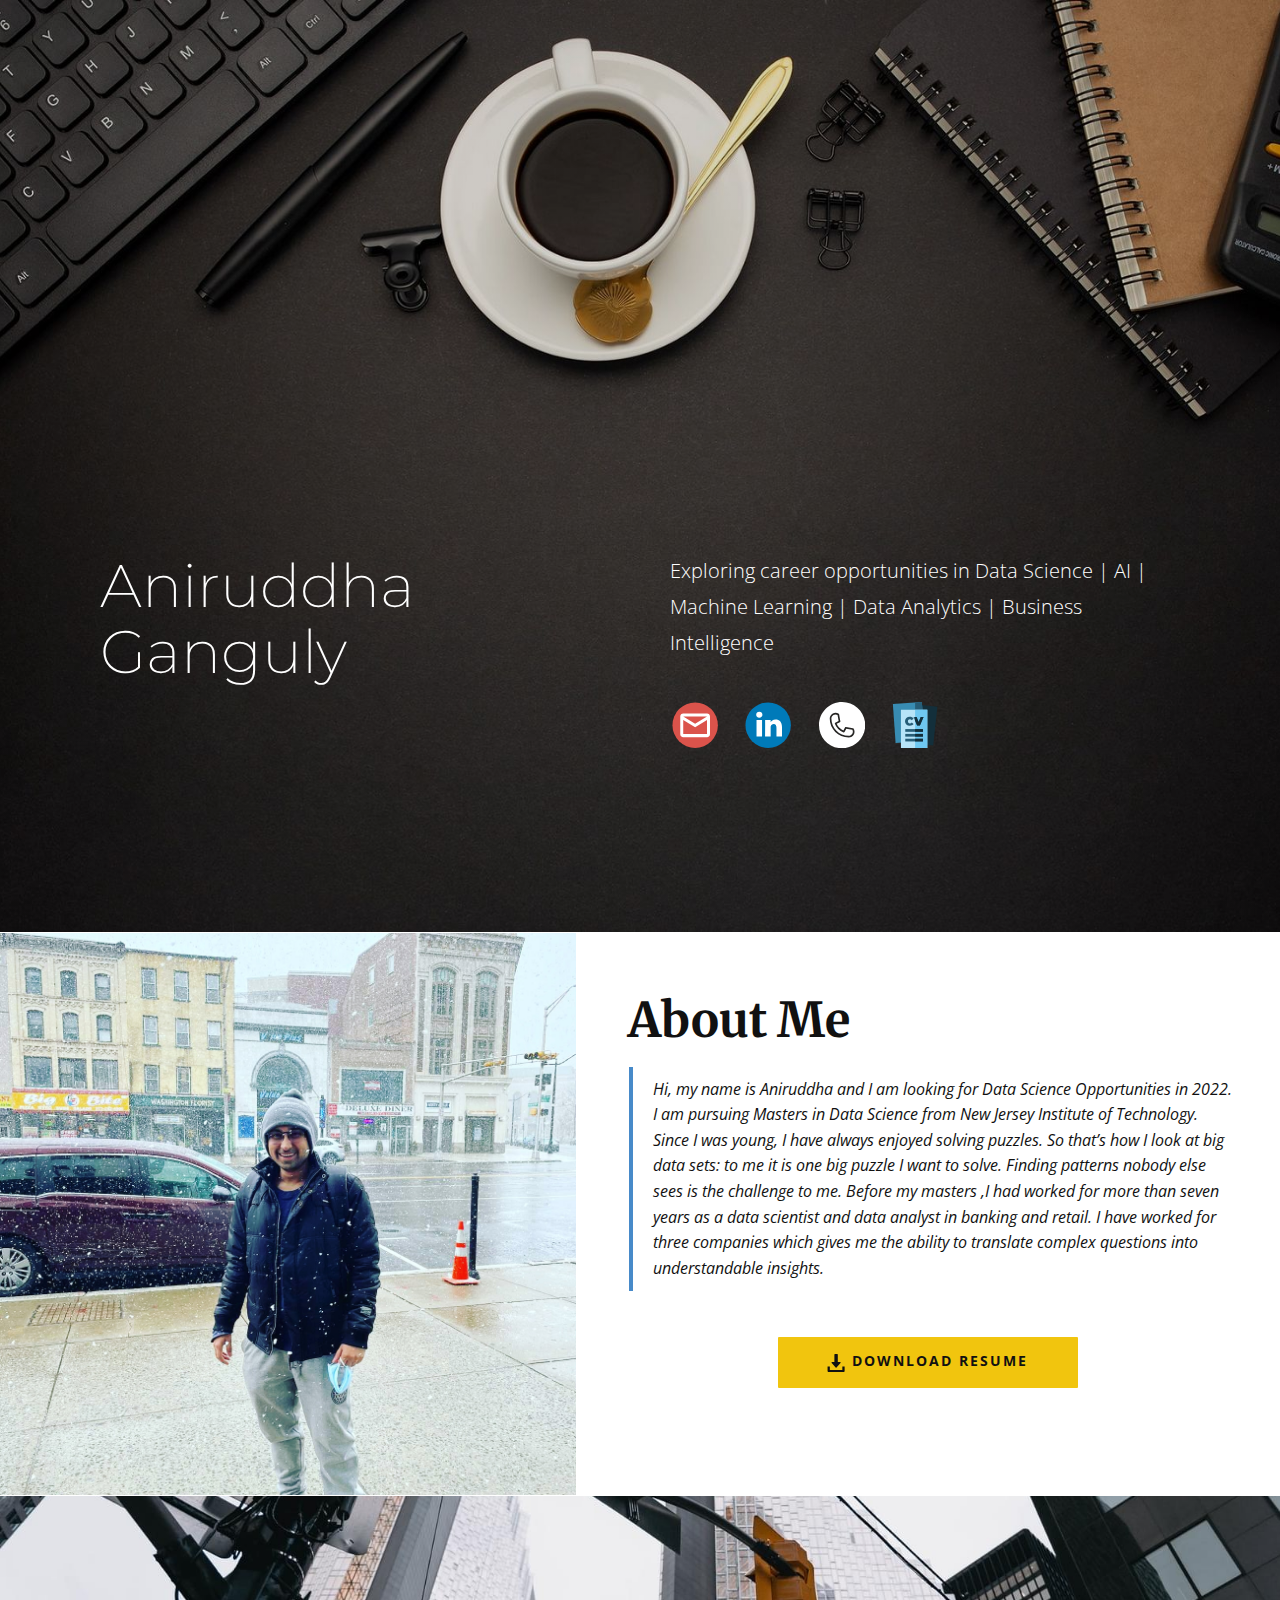
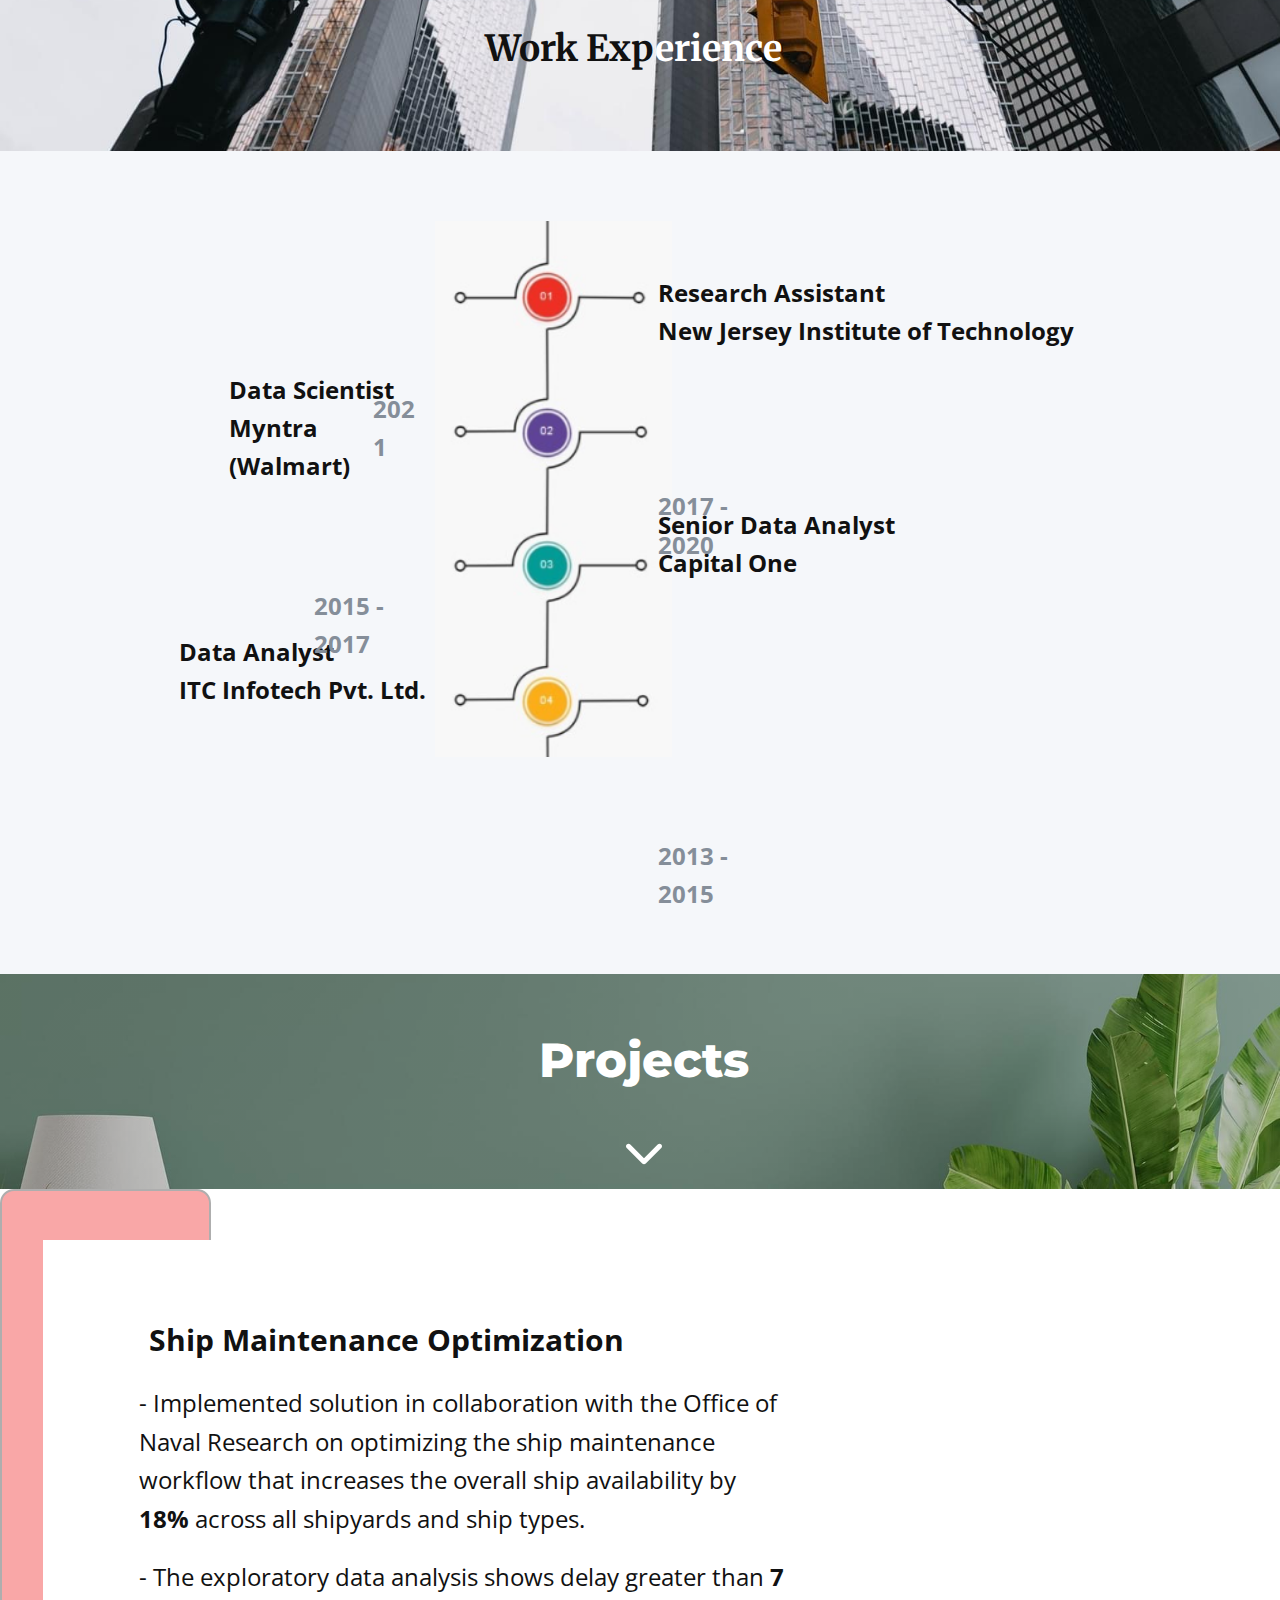
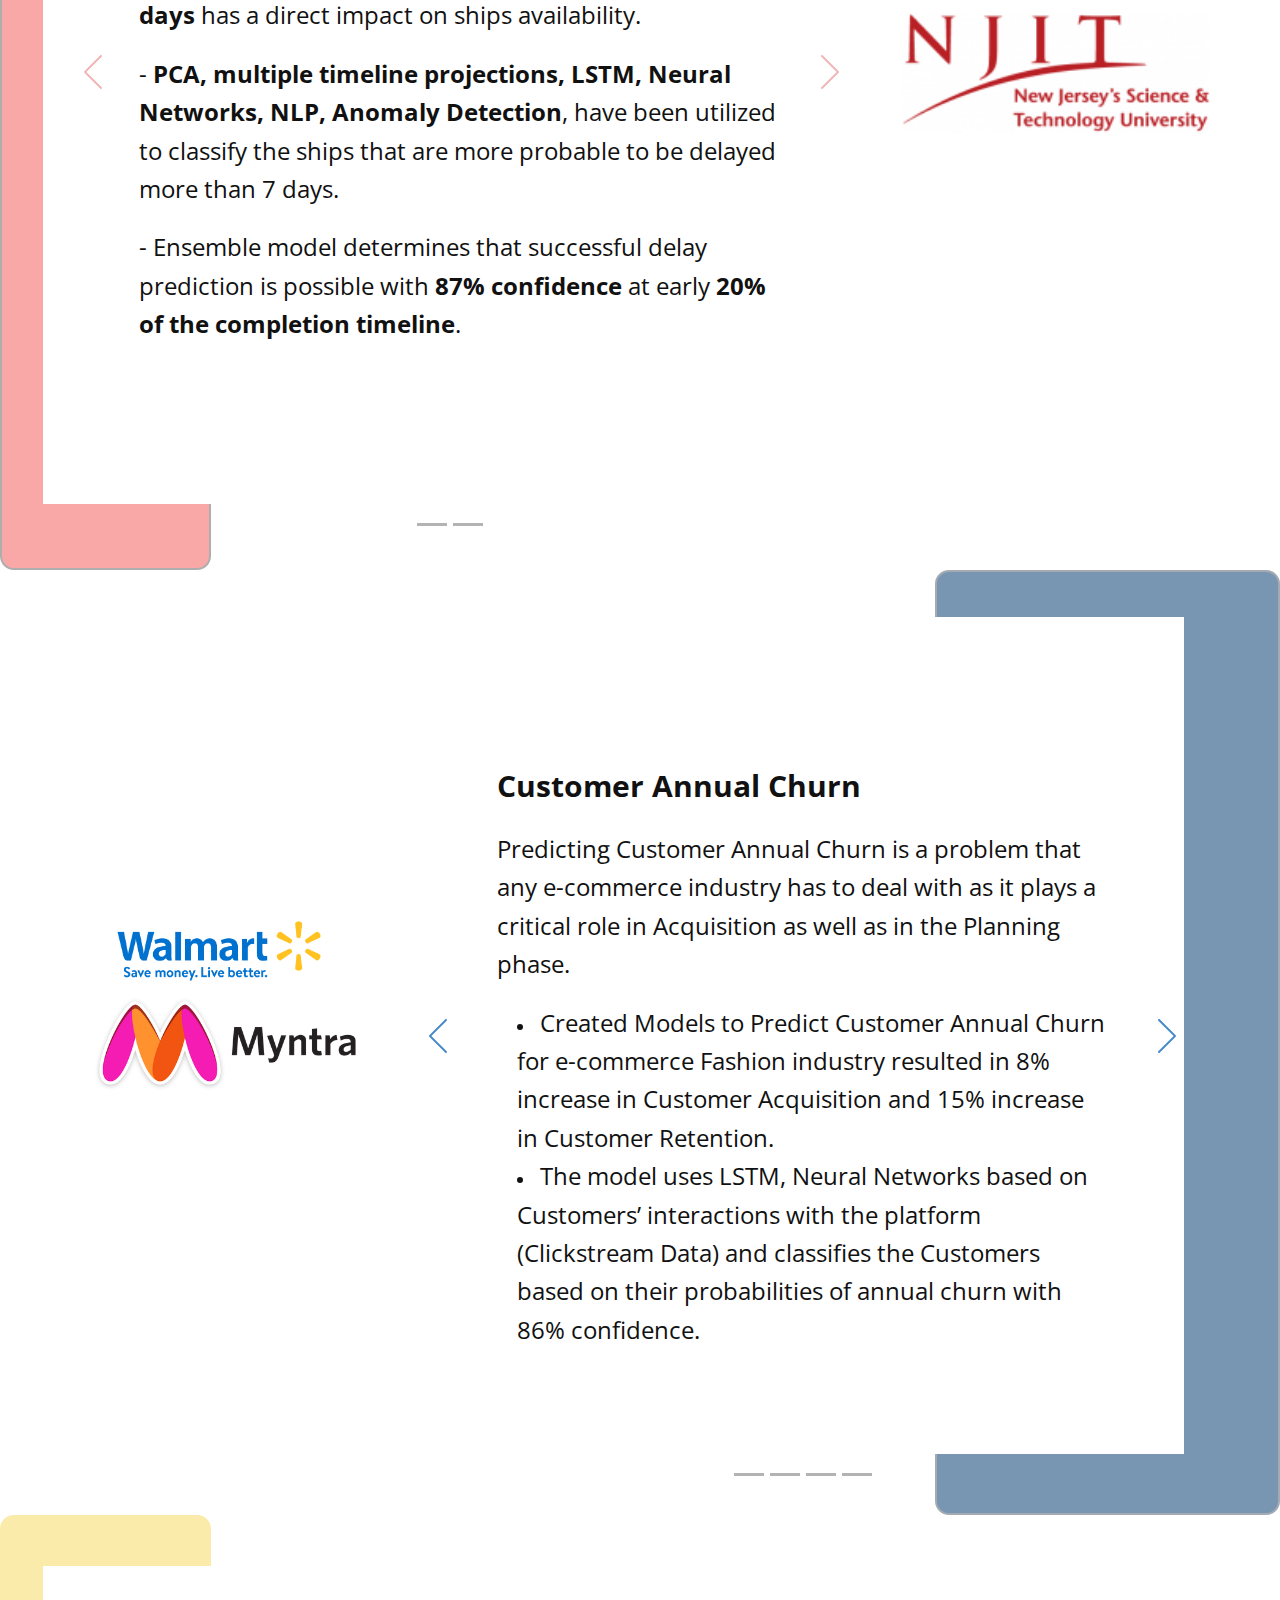
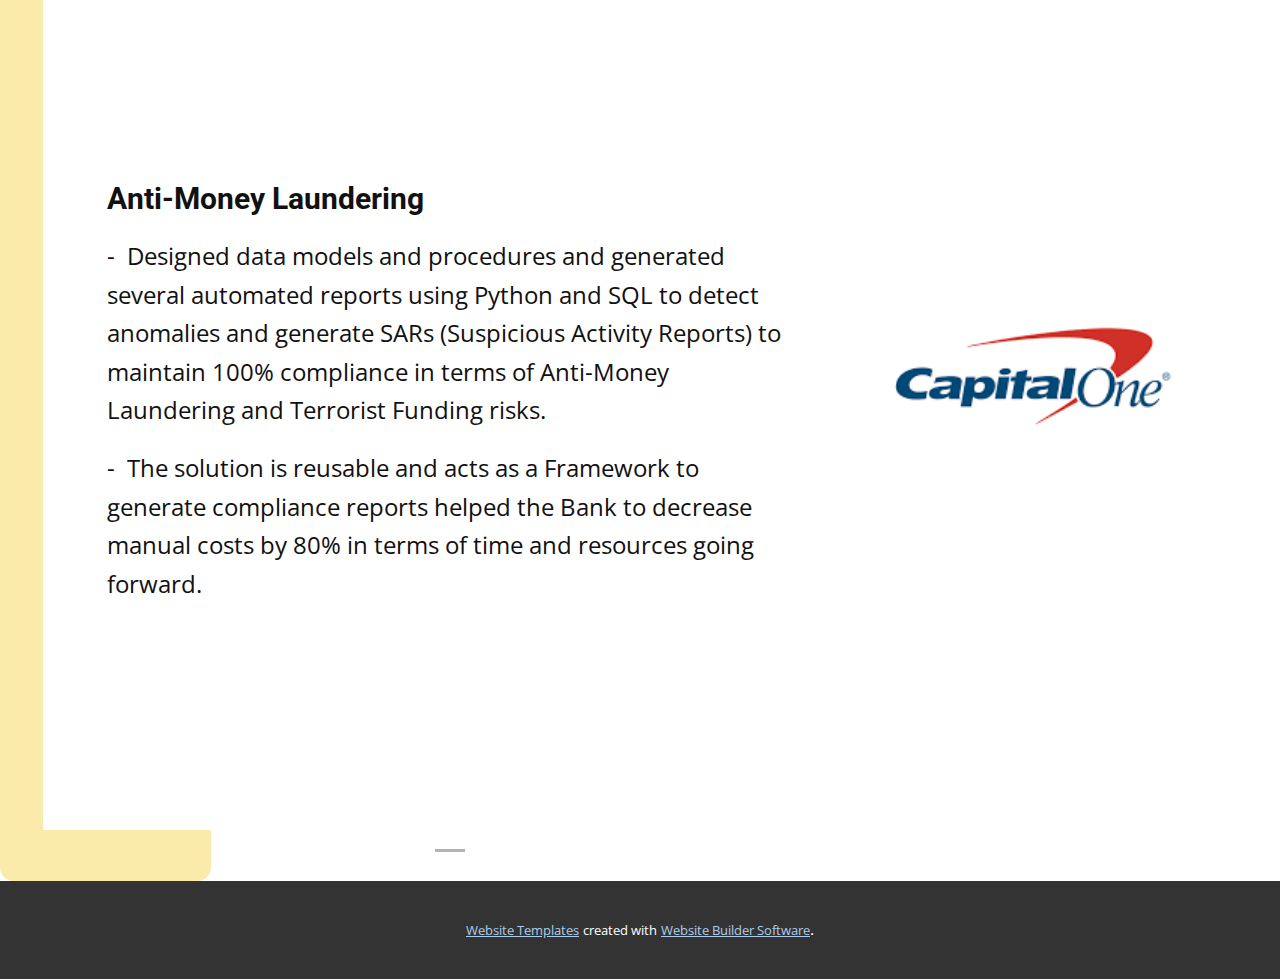
==== index.html @ 1066d46e "Add files via upload" ====
<!DOCTYPE html>
<html style="font-size: 16px;">
  <head>
    <meta name="viewport" content="width=device-width, initial-scale=1.0">
    <meta charset="utf-8">
    <meta name="keywords" content="AniruddhaGanguly, Projects, Ship Maintenance Optimization, Automatic shipment allocations-&nbsp; Coached and managed a team of Interns to solve NP-Hard Optimization Problem to Automatic shipment allocations using Linear Programming.&nbsp; &nbsp; &nbsp; &nbsp; &nbsp; &nbsp; &nbsp; &nbsp; &nbsp; &nbsp; &nbsp; &nbsp; &nbsp; &nbsp; &nbsp; &nbsp;&nbsp;- &nbsp;The project developed by the team decreases the delivery failure rate caused by misplacement and performance by 11%., Automatic shipment allocations, Anti-Money Laundering">
    <meta name="description" content="">
    <meta name="page_type" content="np-template-header-footer-from-plugin">
    <title>Aniruddha Ganguly</title>
    <link rel="stylesheet" href="nicepage.css" media="screen">
<link rel="stylesheet" href="Aniruddha-Ganguly.css" media="screen">
    <script class="u-script" type="text/javascript" src="jquery.js" defer=""></script>
    <script class="u-script" type="text/javascript" src="nicepage.js" defer=""></script>
    <meta name="generator" content="Nicepage 3.29.1, nicepage.com">
    <link id="u-theme-google-font" rel="stylesheet" href="https://fonts.googleapis.com/css?family=Roboto:100,100i,300,300i,400,400i,500,500i,700,700i,900,900i|Open+Sans:300,300i,400,400i,600,600i,700,700i,800,800i">
    <link id="u-page-google-font" rel="stylesheet" href="https://fonts.googleapis.com/css?family=Montserrat:100,100i,200,200i,300,300i,400,400i,500,500i,600,600i,700,700i,800,800i,900,900i|Merriweather:300,300i,400,400i,700,700i,900,900i">
    
    
    
    
    
    
    
    
    
    <script type="application/ld+json">{
		"@context": "http://schema.org",
		"@type": "Organization",
		"name": ""
}</script>
    <meta name="theme-color" content="#478ac9">
    <meta property="og:title" content="Aniruddha Ganguly">
    <meta property="og:type" content="website">
  </head>
  <body data-home-page="Aniruddha-Ganguly.html" data-home-page-title="Aniruddha Ganguly" class="u-body">
    <section class="u-align-left u-clearfix u-image u-shading u-section-1" id="carousel_324c" data-image-width="1980" data-image-height="1320">
      <div class="u-clearfix u-sheet u-sheet-1">
        <div class="u-clearfix u-expanded-width u-layout-wrap u-layout-wrap-1">
          <div class="u-layout">
            <div class="u-layout-row">
              <div class="u-container-style u-layout-cell u-left-cell u-size-30 u-layout-cell-1">
                <div class="u-container-layout u-container-layout-1">
                  <h1 class="u-custom-font u-font-montserrat u-text u-text-body-alt-color u-text-1">Aniruddha<br>Ganguly
                  </h1>
                </div>
              </div>
              <div class="u-container-style u-layout-cell u-right-cell u-size-30 u-layout-cell-2">
                <div class="u-container-layout u-valign-top u-container-layout-2">
                  <p class="u-text u-text-body-alt-color u-text-2">Exploring career opportunities in Data Science | AI | Machine Learning | Data Analytics | Business Intelligence</p>
                  <div class="u-social-icons u-spacing-27 u-social-icons-1">
                    <a class="u-social-url" target="_blank" title="Email" href="mailto:emailtoaniruddhaganguly@gmail.com"><span class="u-icon u-social-email u-social-icon u-icon-1"><svg class="u-svg-link" preserveAspectRatio="xMidYMin slice" viewBox="0 0 112 112" style=""><use xmlns:xlink="http://www.w3.org/1999/xlink" xlink:href="#svg-55a6"></use></svg><svg class="u-svg-content" viewBox="0 0 112 112" x="0" y="0" id="svg-55a6"><circle fill="currentColor" cx="56.1" cy="56.1" r="55"></circle><path id="path3864" fill="#FFFFFF" d="M27.2,28h57.6c4,0,7.2,3.2,7.2,7.2l0,0v42.7c0,3.9-3.2,7.2-7.2,7.2l0,0H27.2
	c-4,0-7.2-3.2-7.2-7.2V35.2C20,31.1,23.2,28,27.2,28 M56,52.9l28.8-17.8H27.2L56,52.9 M27.2,77.7h57.6V43.5L56,61.3L27.2,43.5V77.7z
	"></path></svg></span>
                    </a>
                    <a class="u-social-url" target="_blank" title="LinkedIn" href="https://www.linkedin.com/in/aniruddha-ganguly-59091483/"><span class="u-icon u-social-icon u-social-linkedin u-icon-2"><svg class="u-svg-link" preserveAspectRatio="xMidYMin slice" viewBox="0 0 112 112" style=""><use xmlns:xlink="http://www.w3.org/1999/xlink" xlink:href="#svg-b753"></use></svg><svg class="u-svg-content" viewBox="0 0 112 112" x="0" y="0" id="svg-b753"><circle fill="currentColor" cx="56.1" cy="56.1" r="55"></circle><path fill="#FFFFFF" d="M41.3,83.7H27.9V43.4h13.4V83.7z M34.6,37.9L34.6,37.9c-4.6,0-7.5-3.1-7.5-7c0-4,3-7,7.6-7s7.4,3,7.5,7
            C42.2,34.8,39.2,37.9,34.6,37.9z M89.6,83.7H76.2V62.2c0-5.4-1.9-9.1-6.8-9.1c-3.7,0-5.9,2.5-6.9,4.9c-0.4,0.9-0.4,2.1-0.4,3.3v22.5
            H48.7c0,0,0.2-36.5,0-40.3h13.4v5.7c1.8-2.7,5-6.7,12.1-6.7c8.8,0,15.4,5.8,15.4,18.1V83.7z"></path></svg></span>
                    </a>
                    <a class="u-social-url" target="_blank" title="Custom" href="tel:8623399717"><span class="u-icon u-social-custom u-social-icon u-icon-3"><svg class="u-svg-link" preserveAspectRatio="xMidYMin slice" viewBox="0 0 448 448" style=""><use xmlns:xlink="http://www.w3.org/1999/xlink" xlink:href="#svg-283b"></use></svg><svg class="u-svg-content" viewBox="0 0 448 448" id="svg-283b"><path d="m264.265625 258.054688-17.128906 32.800781c-1.875 3.59375-6.136719 5.21875-9.929688 3.785156-38.675781-14.640625-69.203125-45.175781-83.832031-83.855469-1.433594-3.792968.191406-8.054687 3.785156-9.929687l32.800782-17.121094-10.34375-58.605469c-12.386719-6.972656-27.542969-6.84375-39.8125.332032-12.269532 7.175781-19.808594 20.324218-19.804688 34.539062.105469 92.738281 75.261719 167.894531 168 168 14.207031 0 27.351562-7.535156 34.527344-19.800781 7.175781-12.261719 7.308594-27.414063.34375-39.800781zm0 0"></path><path d="m224 0c-123.710938 0-224 100.289062-224 224s100.289062 224 224 224 224-100.289062 224-224c-.140625-123.652344-100.347656-223.859375-224-224zm64 344c-101.574219-.113281-183.886719-82.425781-184-184 .003906-20.710938 11.4375-39.730469 29.726562-49.449219 18.292969-9.714843 40.453126-8.542969 57.617188 3.050781 1.796875 1.210938 3.023438 3.101563 3.398438 5.238282l12 67.894531c.605468 3.4375-1.082032 6.867187-4.175782 8.480469l-31.519531 16.464844c12.890625 29.140624 36.171875 52.433593 65.304687 65.335937l16.449219-31.558594c1.613281-3.09375 5.042969-4.78125 8.480469-4.175781l67.902344 12c2.132812.375 4.019531 1.597656 5.230468 3.390625 11.585938 17.164063 12.753907 39.324219 3.035157 57.609375-9.722657 18.289062-28.738281 29.71875-49.449219 29.71875zm0 0"></path></svg></span>
                    </a>
                    <a class="u-social-url" target="_blank" title="Custom" href="files/Resume_Aniruddha_Ganguly.pdf"><span class="u-icon u-social-custom u-social-icon u-icon-4"><svg class="u-svg-link" preserveAspectRatio="xMidYMin slice" viewBox="0 0 512.003 512.003" style=""><use xmlns:xlink="http://www.w3.org/1999/xlink" xlink:href="#svg-5f34"></use></svg><svg class="u-svg-content" viewBox="0 0 512.003 512.003" x="0px" y="0px" id="svg-5f34" style="enable-background:new 0 0 512.003 512.003;"><rect x="103.126" y="89.013" transform="matrix(-0.1071 0.9942 -0.9942 -0.1071 602.0192 -40.5702)" style="fill:#132F3B;" width="432.202" height="322.06"></rect><rect x="24.281" y="10.773" transform="matrix(-0.9975 0.0701 -0.0701 -0.9975 386.0391 440.1602)" style="fill:#388CB2;" width="322.03" height="432.162"></rect><polygon style="fill:#265D77;" points="255.732,438.527 361.1,431.118 330.783,0 255.732,5.278 "></polygon><path style="fill:#B7E4F8;" d="M98.869,512h292.025V85.037H98.869V512z"></path><rect x="255.732" y="85.037" style="fill:#6FC8F1;" width="135.164" height="426.966"></rect><g><rect x="146.987" y="299.878" style="fill:#265D77;" width="195.796" height="30.021"></rect><rect x="146.987" y="353.275" style="fill:#265D77;" width="195.796" height="30.021"></rect><rect x="146.987" y="406.672" style="fill:#265D77;" width="195.796" height="30.021"></rect>
</g><g><rect x="255.732" y="299.878" style="fill:#132F3B;" width="87.047" height="30.021"></rect><rect x="255.732" y="406.672" style="fill:#132F3B;" width="87.047" height="30.021"></rect><rect x="255.732" y="353.275" style="fill:#132F3B;" width="87.047" height="30.021"></rect>
</g><g><path style="fill:#265D77;" d="M143.957,213.427c0-29.044,22.289-49.442,52.684-49.442c18.508,0,33.097,6.755,42.418,18.912   l-20.128,17.966c-5.539-7.025-12.157-11.078-20.668-11.078c-13.238,0-22.154,9.186-22.154,23.64s8.916,23.64,22.154,23.64   c8.511,0,15.13-4.053,20.668-11.078l20.128,17.966c-9.321,12.157-23.911,18.912-42.418,18.912   C166.246,262.869,143.957,242.471,143.957,213.427z"></path><path style="fill:#265D77;" d="M349.293,166.146l-39.986,94.562h-31.341l-39.987-94.562h34.312l22.56,55.251l23.101-55.251H349.293   z"></path>
</g><polygon style="fill:#132F3B;" points="317.953,166.146 294.853,221.398 272.293,166.146 255.732,166.146 255.732,208.127   277.967,260.708 309.308,260.708 349.293,166.146 "></polygon></svg></span>
                    </a>
                  </div>
                </div>
              </div>
            </div>
          </div>
        </div>
      </div>
    </section>
    <section class="u-clearfix u-valign-middle u-section-2" id="carousel_8d1f">
      <div class="u-clearfix u-expanded-width u-layout-wrap u-layout-wrap-1">
        <div class="u-layout">
          <div class="u-layout-row">
            <div class="u-align-left u-container-style u-image u-layout-cell u-shape-rectangle u-size-27 u-image-1" data-image-width="1170" data-image-height="1170">
              <div class="u-container-layout u-container-layout-1"></div>
            </div>
            <div class="u-container-style u-layout-cell u-shape-rectangle u-size-33 u-layout-cell-2">
              <div class="u-container-layout u-container-layout-2">
                <h3 class="u-custom-font u-font-merriweather u-text u-text-1">About Me</h3>
                <blockquote class="u-text u-text-2">Hi, my name is Aniruddha and I am looking for Data Science Opportunities in 2022. I am pursuing Masters in Data Science from New Jersey Institute of Technology. Since I was young, I have always enjoyed solving puzzles. So that’s how I look at big data sets: to me it is one big puzzle I want to solve. Finding patterns nobody else sees is the challenge to me. Before my masters ,I had worked for&nbsp;more than seven years&nbsp;as a data scientist and data analyst in banking and retail. I have worked for three companies which gives me the ability to translate complex questions into understandable insights.</blockquote>
                <a href="files/Resume_Aniruddha_Ganguly.pdf" class="u-btn u-btn-round u-button-style u-file-link u-hover-palette-2-base u-palette-3-base u-radius-1 u-btn-1"><span class="u-icon u-icon-1"><svg class="u-svg-content" viewBox="0 0 512 512" x="0px" y="0px" style="width: 1em; height: 1em;"><path d="M382.56,233.376C379.968,227.648,374.272,224,368,224h-64V16c0-8.832-7.168-16-16-16h-64c-8.832,0-16,7.168-16,16v208h-64    c-6.272,0-11.968,3.68-14.56,9.376c-2.624,5.728-1.6,12.416,2.528,17.152l112,128c3.04,3.488,7.424,5.472,12.032,5.472    c4.608,0,8.992-2.016,12.032-5.472l112-128C384.192,245.824,385.152,239.104,382.56,233.376z"></path><path d="M432,352v96H80v-96H16v128c0,17.696,14.336,32,32,32h416c17.696,0,32-14.304,32-32V352H432z"></path></svg><img></span>&nbsp;Download Resume
                </a>
              </div>
            </div>
          </div>
        </div>
      </div>
    </section>
    <section class="u-clearfix u-grey-5 u-valign-middle-sm u-valign-middle-xs u-section-3" id="carousel_cc48">
      <img class="u-absolute-hcenter-xs u-expanded u-hidden-md u-hidden-sm u-hidden-xs u-image u-image-default" src="images/pexels-photo-9714546.jpeg" alt="" data-image-width="1620" data-image-height="1080">
      <h3 class="u-custom-font u-font-merriweather u-hidden-md u-hidden-sm u-hidden-xs u-text u-text-1">Work Exp<span class="u-text-body-alt-color">erience</span>
      </h3>
    </section>
    <section class="u-clearfix u-hidden-md u-hidden-sm u-hidden-xs u-palette-5-light-3 u-section-4" id="sec-570a">
      <div class="u-clearfix u-sheet u-sheet-1">
        <div class="u-container-style u-expanded-width-xs u-group u-group-1">
          <div class="u-container-layout u-container-layout-1">
            <img class="u-image u-image-default u-image-1" src="images/ScreenShot2021-11-01at12.39.19AM.png" alt="" data-image-width="188" data-image-height="527">
            <p class="u-large-text u-text u-text-variant u-text-1"><b>Data Analyst<br>ITC Infotech Pvt. Ltd.</b>
            </p>
            <p class="u-large-text u-text u-text-variant u-text-2"><b>Senior Data Analyst<br>Capit​al One</b>
            </p>
            <p class="u-large-text u-text u-text-variant u-text-3"><b>Data Scientist<br>Myntra (Walmart)</b>
            </p>
            <p class="u-large-text u-text u-text-variant u-text-4"><b>Research Assistant<br>New Jersey Institute of Technology</b>
            </p>
            <p class="u-large-text u-text u-text-palette-5-dark-1 u-text-variant u-text-5"><b>2015 - 2017</b>
            </p>
            <p class="u-large-text u-text u-text-palette-5-dark-1 u-text-variant u-text-6"><b>2017 - 2020</b>
            </p>
            <p class="u-large-text u-text u-text-palette-5-dark-1 u-text-variant u-text-7"><b>2021</b>
            </p>
            <p class="u-large-text u-text u-text-palette-5-dark-1 u-text-variant u-text-8"><b>2013 - 2015</b>
            </p>
          </div>
        </div>
      </div>
    </section>
    <section class="u-align-center u-clearfix u-hidden-md u-hidden-sm u-hidden-xs u-image u-shading u-valign-middle-md u-valign-middle-sm u-valign-middle-xs u-section-5" id="carousel_3712" data-image-width="1920" data-image-height="1035">
      <div class="u-clearfix u-sheet u-sheet-1">
        <h1 class="u-custom-font u-font-montserrat u-text u-text-body-alt-color u-text-1">
          <span class="u-text-white">Projects</span>
          <br>
        </h1><span class="u-icon u-icon-circle u-text-white u-icon-1"><svg class="u-svg-link" preserveAspectRatio="xMidYMin slice" viewBox="0 0 451.847 451.847" style=""><use xmlns:xlink="http://www.w3.org/1999/xlink" xlink:href="#svg-6ce7"></use></svg><svg class="u-svg-content" viewBox="0 0 451.847 451.847" x="0px" y="0px" id="svg-6ce7" style="enable-background:new 0 0 451.847 451.847;"><g><path d="M225.923,354.706c-8.098,0-16.195-3.092-22.369-9.263L9.27,151.157c-12.359-12.359-12.359-32.397,0-44.751   c12.354-12.354,32.388-12.354,44.748,0l171.905,171.915l171.906-171.909c12.359-12.354,32.391-12.354,44.744,0   c12.365,12.354,12.365,32.392,0,44.751L248.292,345.449C242.115,351.621,234.018,354.706,225.923,354.706z"></path>
</g></svg></span>
      </div>
    </section>
    <section class="u-clearfix u-hidden-md u-hidden-sm u-hidden-xs u-section-6" id="carousel_d6d5">
      <div class="u-align-left u-border-2 u-border-grey-90 u-custom-color-1 u-expanded-height-lg u-expanded-height-md u-expanded-height-xl u-left-0 u-opacity u-opacity-35 u-radius-14 u-shape u-shape-round u-shape-1"></div>
      <div id="carousel-8ef9" data-interval="5000" data-u-ride="carousel" class="u-carousel u-slider u-slider-1">
        <ol class="u-absolute-hcenter u-carousel-indicators u-carousel-indicators-1">
          <li data-u-target="#carousel-8ef9" class="u-active u-grey-30" data-u-slide-to="0"></li>
          <li data-u-target="#carousel-8ef9" class="u-grey-30" data-u-slide-to="1"></li>
        </ol>
        <div class="u-carousel-inner" role="listbox">
          <div class="u-active u-carousel-item u-container-style u-slide u-white u-carousel-item-1">
            <div class="u-container-layout u-valign-middle-lg u-valign-middle-md u-valign-middle-sm u-valign-middle-xs u-container-layout-1">
              <div class="fr-view u-align-left u-clearfix u-rich-text u-text u-text-1">
                <p>
                  <span style="font-size: 1.5rem;">&nbsp;</span>
                  <span style="font-size: 1.875rem;">
                    <span style="font-weight: 700;">Ship Maintenance Optimization</span>
                  </span>
                </p>
                <p>
                  <span style="font-size: 1.5rem;">- Implemented solution in collaboration with the Office of Naval Research on optimizing the ship maintenance workflow that increases the overall ship availability by <span style="font-weight: 700;">18%&nbsp;</span>across all shipyards and ship types.
                  </span>
                </p>
                <p>
                  <span style="font-size: 1.5rem;">- The exploratory data analysis shows delay greater than <span style="font-weight: 700;">7 days</span> has a direct impact on ships availability.
                  </span>
                </p>
                <p>
                  <span style="font-size: 1.5rem;">- <span style="font-weight: 700;">PCA, multiple timeline projections, LSTM, Neural Networks, NLP, Anomaly Detection</span>, have been utilized to&nbsp;classify the ships that are more probable to be delayed more than 7 days.
                  </span>
                </p>
                <p>
                  <span style="font-size: 1.5rem;">- Ensemble model determines that successful delay prediction is possible with <span style="font-weight: 700;">87% confidence&nbsp;</span>at early <span style="font-weight: 700;">20% of the completion timeline</span>.
                  </span>
                </p>
              </div>
            </div>
          </div>
          <div class="u-carousel-item u-container-style u-slide u-white u-carousel-item-2">
            <div class="u-container-layout u-container-layout-2">
              <div class="fr-view u-align-left u-clearfix u-rich-text u-text u-text-2">
                <p>
                  <br>
                </p>
                <p>
                  <span style="font-weight: 700; font-size: 1.875rem;">Intangible Assets Quantification</span>&nbsp; &nbsp; &nbsp; &nbsp; &nbsp; &nbsp; &nbsp; &nbsp; &nbsp; &nbsp; &nbsp; &nbsp; &nbsp; &nbsp; &nbsp;
                </p>
                <p>
                  <span style="font-size: 1.5rem;">- &nbsp;Prepared models using TFIDF, n-grams, Neural Networks, Google’s BERT, Context Analysis that quantify the intangible asset from public Financial Reports with 98% confidence. &nbsp; &nbsp; &nbsp; &nbsp; &nbsp; &nbsp; &nbsp; &nbsp; &nbsp; &nbsp; &nbsp; &nbsp; &nbsp; &nbsp;</span>
                </p>
                <p>
                  <span style="font-size: 1.5rem;">&nbsp;- &nbsp;The solution uses BeutifulSoup, regex to scrape from the Financial Reports (10-K,8-K, etc.) filed by companies on SEC website.<br>
                  </span>
                </p>
                <p>
                  <span style="font-size: 1.5rem;">- &nbsp;Keywords clustering process generates quantifiable scores based on context related to intangible investments.&nbsp;</span>
                </p>
                <p>
                  <span style="font-size: 1.5rem;">- &nbsp;Topic Modeling and Trend Analysis shows important changes in Intangible Investments over the years having almost 23% impact on the stock price changes.</span>
                </p>
              </div>
            </div>
          </div>
        </div>
        <a class="u-absolute-vcenter u-carousel-control u-carousel-control-prev u-icon-circle u-text-palette-2-light-2 u-carousel-control-1" href="#carousel-8ef9" role="button" data-u-slide="prev">
          <span aria-hidden="true">
            <svg viewBox="0 0 477.175 477.175"><path d="M145.188,238.575l215.5-215.5c5.3-5.3,5.3-13.8,0-19.1s-13.8-5.3-19.1,0l-225.1,225.1c-5.3,5.3-5.3,13.8,0,19.1l225.1,225
                    c2.6,2.6,6.1,4,9.5,4s6.9-1.3,9.5-4c5.3-5.3,5.3-13.8,0-19.1L145.188,238.575z"></path></svg>
          </span>
          <span class="sr-only">Previous</span>
        </a>
        <a class="u-absolute-vcenter u-carousel-control u-carousel-control-next u-icon-circle u-text-palette-2-light-2 u-carousel-control-2" href="#carousel-8ef9" role="button" data-u-slide="next">
          <span aria-hidden="true">
            <svg viewBox="0 0 477.175 477.175"><path d="M360.731,229.075l-225.1-225.1c-5.3-5.3-13.8-5.3-19.1,0s-5.3,13.8,0,19.1l215.5,215.5l-215.5,215.5
                    c-5.3,5.3-5.3,13.8,0,19.1c2.6,2.6,6.1,4,9.5,4c3.4,0,6.9-1.3,9.5-4l225.1-225.1C365.931,242.875,365.931,234.275,360.731,229.075z"></path></svg>
          </span>
          <span class="sr-only">Next</span>
        </a>
      </div>
      <img class="u-image u-image-default u-preserve-proportions u-image-1" src="images/njit_logo_new.png" alt="" data-image-width="195" data-image-height="195">
    </section>
    <section class="u-clearfix u-hidden-md u-hidden-sm u-hidden-xs u-section-7" id="carousel_39b1">
      <div class="u-align-left u-border-2 u-border-palette-5-dark-1 u-expanded-height u-hidden-md u-hidden-sm u-hidden-xs u-left-0 u-opacity u-opacity-75 u-palette-1-dark-1 u-radius-14 u-shape u-shape-round u-shape-1"></div>
      <div id="carousel-3c23" data-interval="5000" data-u-ride="carousel" class="u-carousel u-slider u-slider-1">
        <ol class="u-absolute-hcenter u-carousel-indicators u-carousel-indicators-1">
          <li data-u-target="#carousel-3c23" class="u-active u-grey-30" data-u-slide-to="0"></li>
          <li data-u-target="#carousel-3c23" class="u-grey-30" data-u-slide-to="1"></li>
          <li data-u-target="#carousel-3c23" class="u-grey-30" data-u-slide-to="2"></li>
          <li data-u-target="#carousel-3c23" class="u-grey-30" data-u-slide-to="3"></li>
        </ol>
        <div class="u-carousel-inner" role="listbox">
          <div class="u-active u-align-left u-carousel-item u-container-style u-slide u-white u-carousel-item-1">
            <div class="u-container-layout u-valign-middle-lg u-valign-middle-md u-valign-middle-sm u-valign-middle-xs u-container-layout-1">
              <div class="fr-view u-clearfix u-rich-text u-text u-text-1">
                <p>&nbsp; &nbsp; &nbsp; &nbsp; &nbsp; &nbsp; &nbsp; &nbsp; &nbsp; &nbsp; &nbsp; &nbsp; &nbsp; &nbsp; &nbsp; &nbsp; &nbsp; &nbsp; &nbsp; &nbsp; &nbsp; &nbsp; &nbsp; &nbsp;</p>
                <p>
                  <span style="font-weight: 700; font-size: 1.875rem;">Customer Annual Churn</span>
                </p>
                <p>
                  <span style="font-size: 1.5rem;">Predicting Customer Annual Churn is a problem that any e-commerce industry has to deal with as it plays a critical role in Acquisition as well as in the Planning phase.</span>
                </p>
                <ul>
                  <li>
                    <span style="font-size: 1.5rem;">Created Models to Predict Customer Annual Churn for e-commerce Fashion industry resulted in 8% increase in Customer Acquisition and 15% increase in Customer Retention. &nbsp; &nbsp; &nbsp; &nbsp; &nbsp; &nbsp; &nbsp;&nbsp;</span>
                  </li>
                  <li>
                    <span style="font-size: 1.5rem;">The model uses LSTM, Neural Networks based on Customers’ interactions with the platform (Clickstream Data) and classifies the Customers based on their probabilities of annual churn with 86% confidence.</span>
                  </li>
                </ul>
              </div>
            </div>
          </div>
          <div class="u-carousel-item u-container-style u-slide u-white u-carousel-item-2">
            <div class="u-container-layout u-container-layout-2">
              <div class="fr-view u-align-left u-clearfix u-rich-text u-text u-text-2">
                <p>&nbsp; &nbsp; &nbsp; &nbsp; &nbsp; &nbsp; &nbsp; &nbsp; &nbsp; &nbsp; &nbsp; &nbsp; &nbsp; &nbsp; &nbsp; &nbsp; &nbsp; &nbsp; &nbsp; &nbsp; &nbsp; &nbsp; &nbsp; &nbsp;</p>
                <h3>
                  <span style="font-weight: 700;">Size &amp; Fit Recommendation</span>
                </h3>
                <p>
                  <span style="font-size: 1.5rem;">Size-Fit Recommendation Engine and Virtual Fit Assistant is the key to solve the multi-folded size and fit problem in Online Fashion Industry.</span>
                </p>
                <p>
                  <span style="font-size: 1.5rem;">- &nbsp;Designed Recommendation Engine and Virtual Fit Assistant for Online Fashion Industry using Collaborative filtering, Matrix Factorization, Neural Networks, and multiclass classification models.</span>
                </p>
                <div style="background-color: rgb(100.000000%, 100.000000%, 100.000000%);">
                  <span style="font-size: 1.5rem;">- &nbsp;The recommendation engine generates recommendations for Customers as well as Products resulting in a 5% &nbsp; &nbsp; &nbsp; &nbsp; &nbsp; &nbsp; &nbsp; &nbsp; &nbsp; &nbsp; &nbsp; &nbsp; &nbsp; &nbsp; &nbsp;&nbsp;</span>
                  <p>
                    <span style="font-size: 1.5rem;">decrease in Returns caused by Size and Fit issues.</span>
                  </p>
                  <p>
                    <span style="font-size: 1.5rem;">- &nbsp;Built Dashboards for AB Testing and to keep track of the impact.</span>
                  </p>
                </div>
              </div>
            </div>
          </div>
          <div class="u-carousel-item u-container-style u-slide u-white u-carousel-item-3">
            <div class="u-container-layout u-container-layout-3">
              <div class="fr-view u-align-left u-clearfix u-rich-text u-text u-text-3">
                <p>
                  <span style="font-size: 1.5rem;">&nbsp; &nbsp; &nbsp; &nbsp; &nbsp; &nbsp; &nbsp; &nbsp; &nbsp; &nbsp; &nbsp; &nbsp; &nbsp; &nbsp; &nbsp; &nbsp; &nbsp; &nbsp; &nbsp; &nbsp; &nbsp; &nbsp; &nbsp;&nbsp;</span>
                </p>
                <h3>
                  <span style="font-size: 1.875rem;">
                    <span style="font-weight: 700;">Monkey Typed Address Classification</span>
                  </span>
                </h3>
                <p>
                  <span style="font-size: 1.5rem;">Monkey Typed Addresses are the randomly typed alphanumeric addresses typed by Users in the address fields which leads to a low success rate in e-commerce deliveries. This is also considered a type of fraud in some cases.</span>
                </p>
                <p>
                  <br>
                </p>
                <p>
                  <span style="font-size: 1.5rem;">- Developed Classification Models using Natural Language Processing (NLP), TFIDF, N-grams, BERT to segregate Monkey Typed Addresses (Randomly Typed by Users) that increase the monthly success rates in terms of deliverability by 6%.</span>
                </p>
                <p>
                  <br>
                </p>
              </div>
            </div>
          </div>
          <div class="u-carousel-item u-container-style u-slide u-white u-carousel-item-4">
            <div class="u-container-layout u-valign-middle-lg u-valign-middle-md u-valign-middle-sm u-valign-middle-xs u-container-layout-4">
              <div class="fr-view u-clearfix u-rich-text u-text u-text-4">
                <h1 style="text-align: left;">
                  <p>&nbsp; &nbsp; &nbsp; &nbsp; &nbsp; &nbsp;</p>
                  <div style="background-color: rgb(100.000000%, 100.000000%, 100.000000%);">
                    <h2>
                      <span style="font-size: 1.875rem; font-weight: 700;">Automatic shipment allocations</span>
                    </h2>
                    <span style="font-size: 1.5rem; font-weight: 300;">-</span>
                    <span style="font-size: 1.5rem;">&nbsp; Coached and managed a team of Interns to solve NP-Hard Optimization Problem to Automatic shipment allocations using Linear Programming.</span>
                  </div>
                  <span style="font-size: 1.5rem;">- &nbsp;The project developed by the team decreases the delivery failure rate caused by misplacement and performance by 11%.</span>&nbsp; &nbsp; &nbsp; &nbsp; &nbsp; &nbsp; &nbsp; &nbsp; &nbsp; &nbsp; &nbsp; &nbsp; &nbsp; &nbsp;&nbsp;
                </h1>
                <div style="background-color: rgb(100.000000%, 100.000000%, 100.000000%);">
                  <ul style="list-style-type: none;">
                    <li>&nbsp; &nbsp; &nbsp; &nbsp; &nbsp; &nbsp; &nbsp; &nbsp;&nbsp;</li>
                  </ul>
                </div>
              </div>
            </div>
          </div>
        </div>
        <a class="u-absolute-vcenter u-carousel-control u-carousel-control-prev u-icon-circle u-text-palette-1-base u-carousel-control-1" href="#carousel-3c23" role="button" data-u-slide="prev">
          <span aria-hidden="true">
            <svg viewBox="0 0 477.175 477.175"><path d="M145.188,238.575l215.5-215.5c5.3-5.3,5.3-13.8,0-19.1s-13.8-5.3-19.1,0l-225.1,225.1c-5.3,5.3-5.3,13.8,0,19.1l225.1,225
                    c2.6,2.6,6.1,4,9.5,4s6.9-1.3,9.5-4c5.3-5.3,5.3-13.8,0-19.1L145.188,238.575z"></path></svg>
          </span>
          <span class="sr-only">Previous</span>
        </a>
        <a class="u-absolute-vcenter u-carousel-control u-carousel-control-next u-icon-circle u-text-palette-1-base u-carousel-control-2" href="#carousel-3c23" role="button" data-u-slide="next">
          <span aria-hidden="true">
            <svg viewBox="0 0 477.175 477.175"><path d="M360.731,229.075l-225.1-225.1c-5.3-5.3-13.8-5.3-19.1,0s-5.3,13.8,0,19.1l215.5,215.5l-215.5,215.5
                    c-5.3,5.3-5.3,13.8,0,19.1c2.6,2.6,6.1,4,9.5,4c3.4,0,6.9-1.3,9.5-4l225.1-225.1C365.931,242.875,365.931,234.275,360.731,229.075z"></path></svg>
          </span>
          <span class="sr-only">Next</span>
        </a>
      </div>
      <img class="u-image u-image-1" src="images/walmart_logo1.png" data-image-width="1446" data-image-height="563">
      <img class="u-image u-image-default u-image-2" src="images/Myntra_logo.png" alt="" data-image-width="519" data-image-height="192">
    </section>
    <section class="u-clearfix u-hidden-md u-hidden-sm u-hidden-xs u-valign-middle-xl u-section-8" id="sec-1624">
      <div class="u-align-left u-expanded-height u-left-0 u-opacity u-opacity-35 u-palette-3-base u-radius-14 u-shape u-shape-round u-shape-1"></div>
      <div id="carousel-abbf" data-interval="5000" data-u-ride="carousel" class="u-carousel u-slider u-slider-1">
        <ol class="u-absolute-hcenter u-carousel-indicators u-carousel-indicators-1">
          <li data-u-target="#carousel-abbf" class="u-active u-grey-30" data-u-slide-to="0"></li>
        </ol>
        <div class="u-carousel-inner" role="listbox">
          <div class="u-active u-carousel-item u-container-style u-slide u-white u-carousel-item-1">
            <div class="u-container-layout u-container-layout-1">
              <div class="fr-view u-align-left u-clearfix u-rich-text u-text u-text-1">
                <p>
                  <span style="font-size: 1.5rem;">&nbsp; &nbsp; &nbsp; &nbsp; &nbsp; &nbsp; &nbsp; &nbsp; &nbsp; &nbsp; &nbsp; &nbsp; &nbsp; &nbsp; &nbsp; &nbsp;</span>
                </p>
                <h2>
                  <span style="font-weight: 700; font-size: 1.875rem;">Anti-Money Laundering</span>
                </h2>
                <p>
                  <span style="font-size: 1.5rem;">- &nbsp;Designed data models and procedures and generated several automated reports using Python and SQL to detect anomalies and generate SARs (Suspicious Activity Reports) to maintain 100% compliance in terms of Anti-Money Laundering and Terrorist Funding risks. &nbsp;&nbsp;</span>
                </p>
                <p>
                  <span style="font-size: 1.5rem;">- &nbsp;The solution is reusable and acts as a Framework to generate compliance reports helped the Bank to decrease manual costs by 80% in terms of time and resources going forward.</span>
                </p>
              </div>
            </div>
          </div>
        </div>
        <a class="u-absolute-vcenter-lg u-absolute-vcenter-md u-absolute-vcenter-sm u-absolute-vcenter-xl u-carousel-control u-carousel-control-prev u-hidden u-palette-1-base u-spacing-8 u-text-body-alt-color u-carousel-control-1" href="#carousel-abbf" role="button" data-u-slide="prev">
          <span aria-hidden="true">
            <svg viewBox="0 0 477.175 477.175"><path d="M145.188,238.575l215.5-215.5c5.3-5.3,5.3-13.8,0-19.1s-13.8-5.3-19.1,0l-225.1,225.1c-5.3,5.3-5.3,13.8,0,19.1l225.1,225
                    c2.6,2.6,6.1,4,9.5,4s6.9-1.3,9.5-4c5.3-5.3,5.3-13.8,0-19.1L145.188,238.575z"></path></svg>
          </span>
          <span class="sr-only">Previous</span>
        </a>
        <a class="u-absolute-vcenter-lg u-absolute-vcenter-md u-absolute-vcenter-sm u-absolute-vcenter-xl u-carousel-control u-carousel-control-next u-hidden u-palette-1-base u-spacing-8 u-text-body-alt-color u-carousel-control-2" href="#carousel-abbf" role="button" data-u-slide="next">
          <span aria-hidden="true">
            <svg viewBox="0 0 477.175 477.175"><path d="M360.731,229.075l-225.1-225.1c-5.3-5.3-13.8-5.3-19.1,0s-5.3,13.8,0,19.1l215.5,215.5l-215.5,215.5
                    c-5.3,5.3-5.3,13.8,0,19.1c2.6,2.6,6.1,4,9.5,4c3.4,0,6.9-1.3,9.5-4l225.1-225.1C365.931,242.875,365.931,234.275,360.731,229.075z"></path></svg>
          </span>
          <span class="sr-only">Next</span>
        </a>
      </div>
      <img class="u-image u-image-default u-image-1" src="images/capone_logo1.png" alt="" data-image-width="266" data-image-height="190">
    </section>
    
    
    
    <section class="u-backlink u-clearfix u-grey-80">
      <a class="u-link" href="https://nicepage.com/website-templates" target="_blank">
        <span>Website Templates</span>
      </a>
      <p class="u-text">
        <span>created with</span>
      </p>
      <a class="u-link" href="" target="_blank">
        <span>Website Builder Software</span>
      </a>. 
    </section>
  </body>
</html>
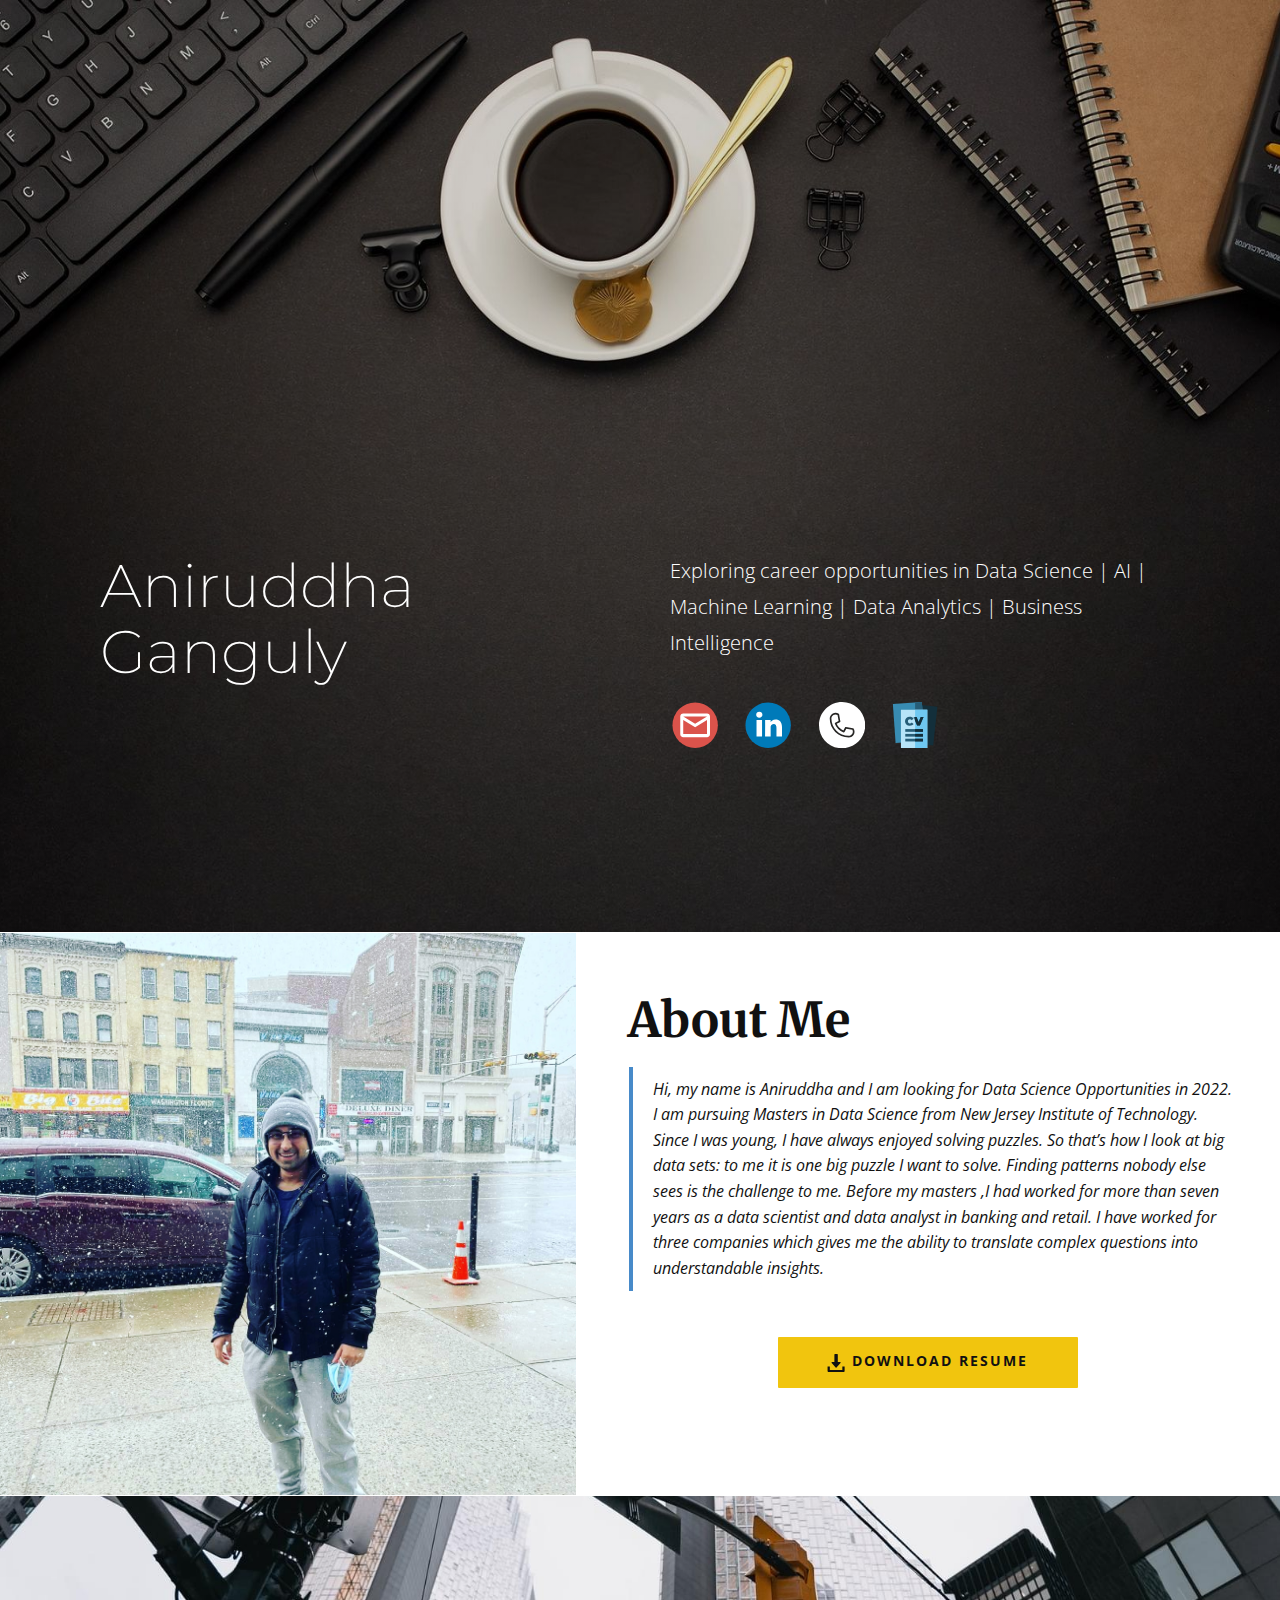
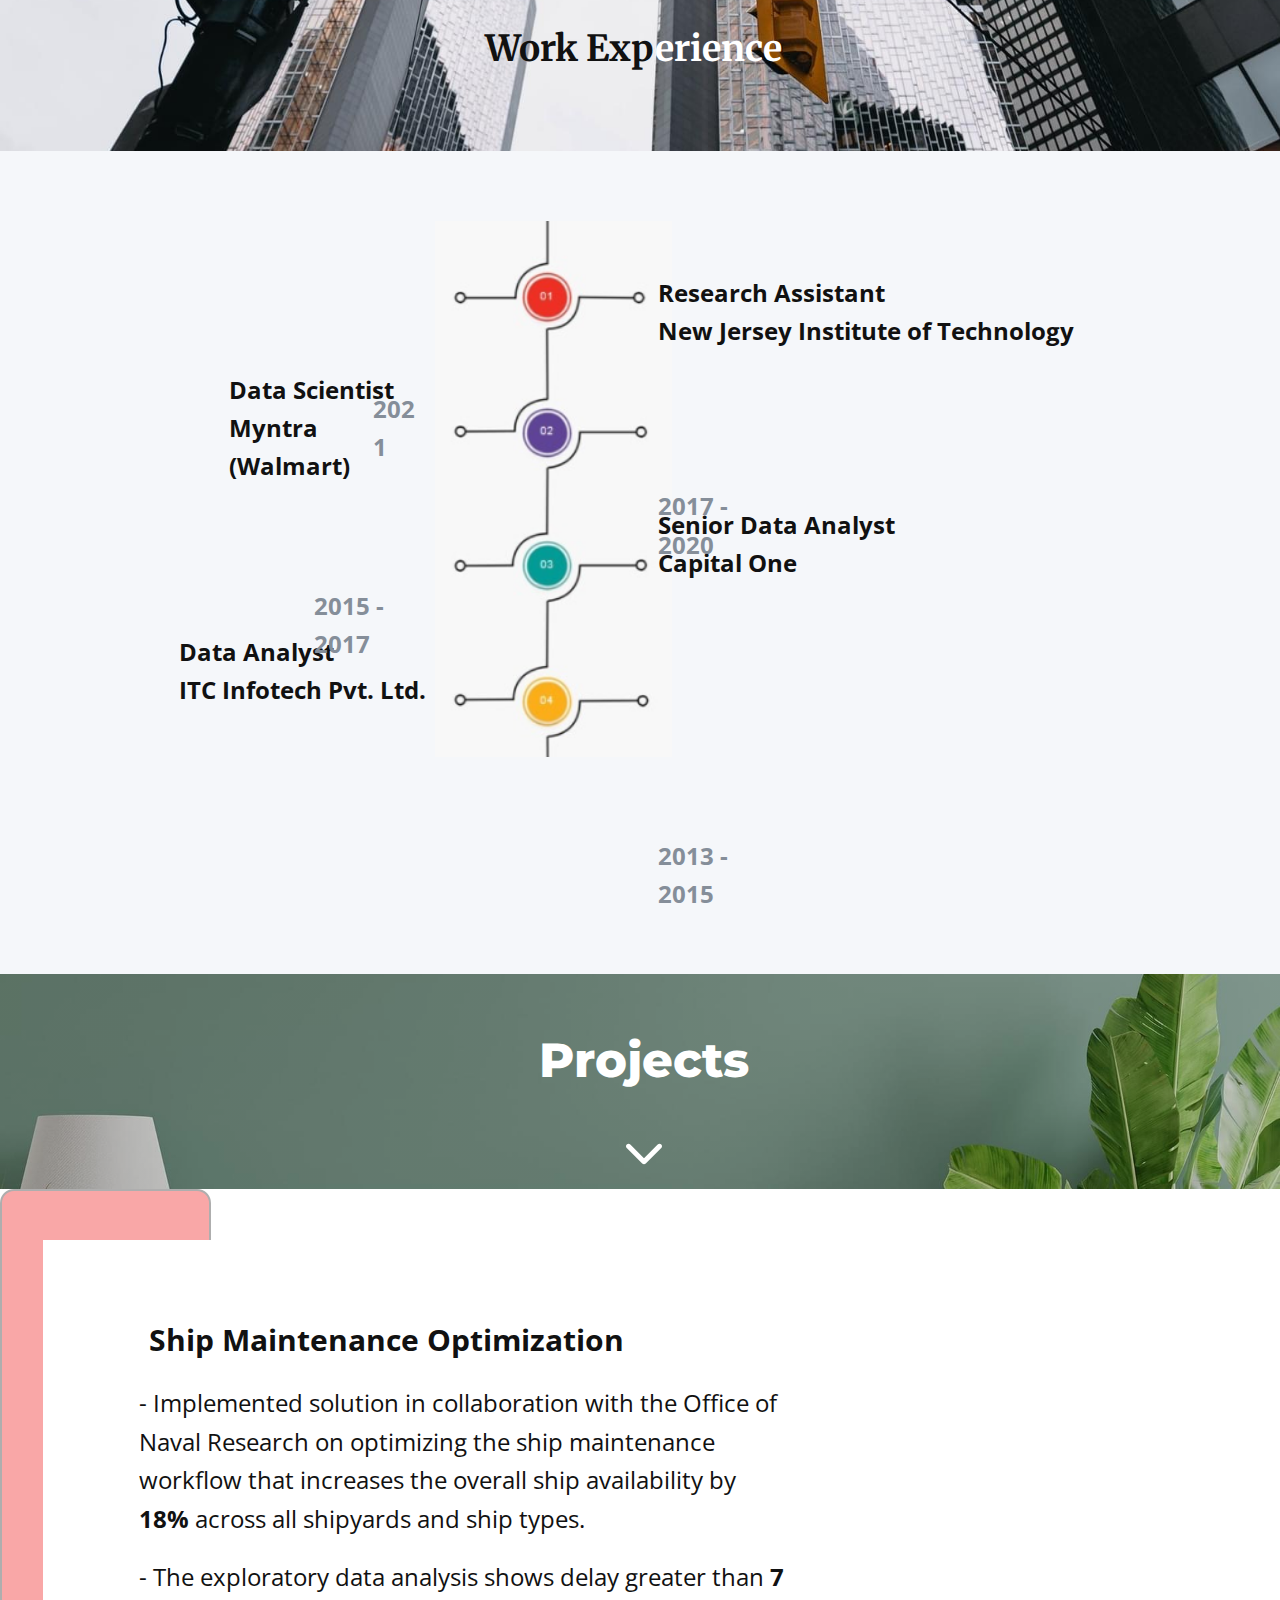
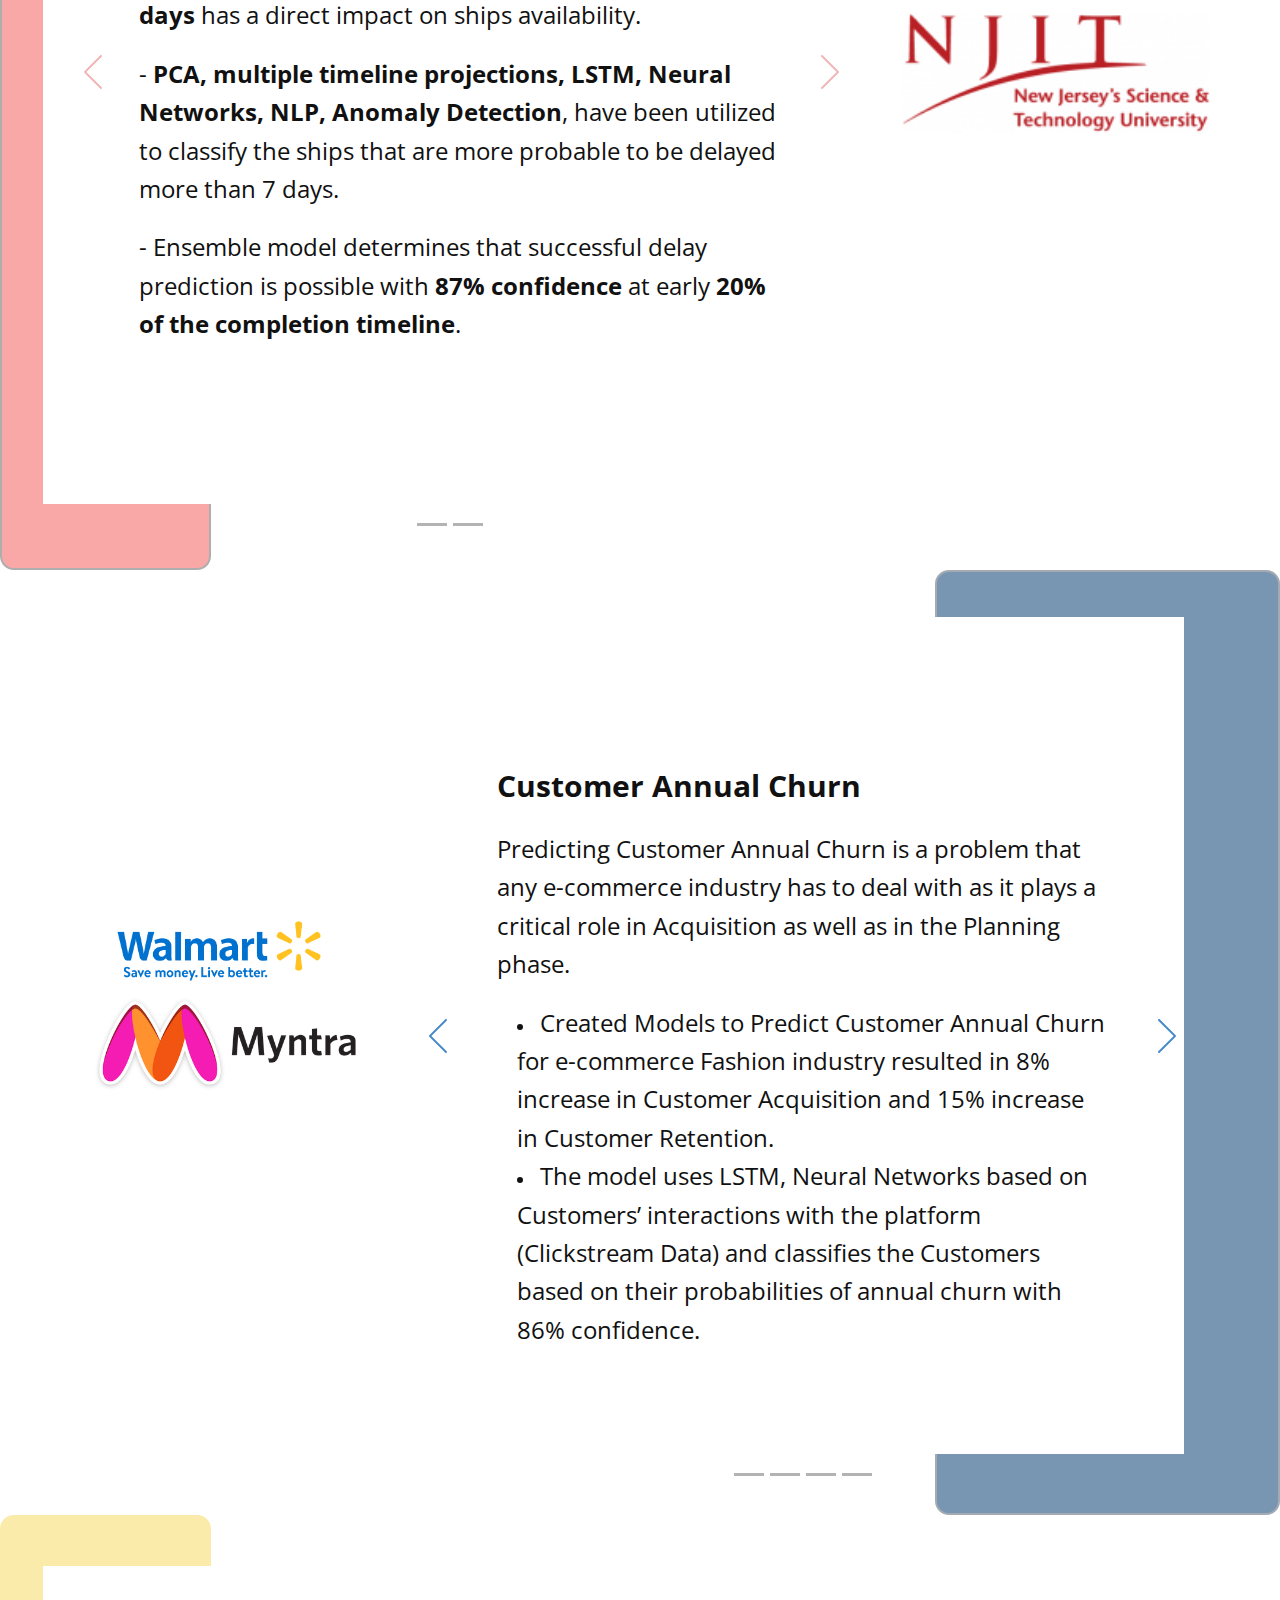
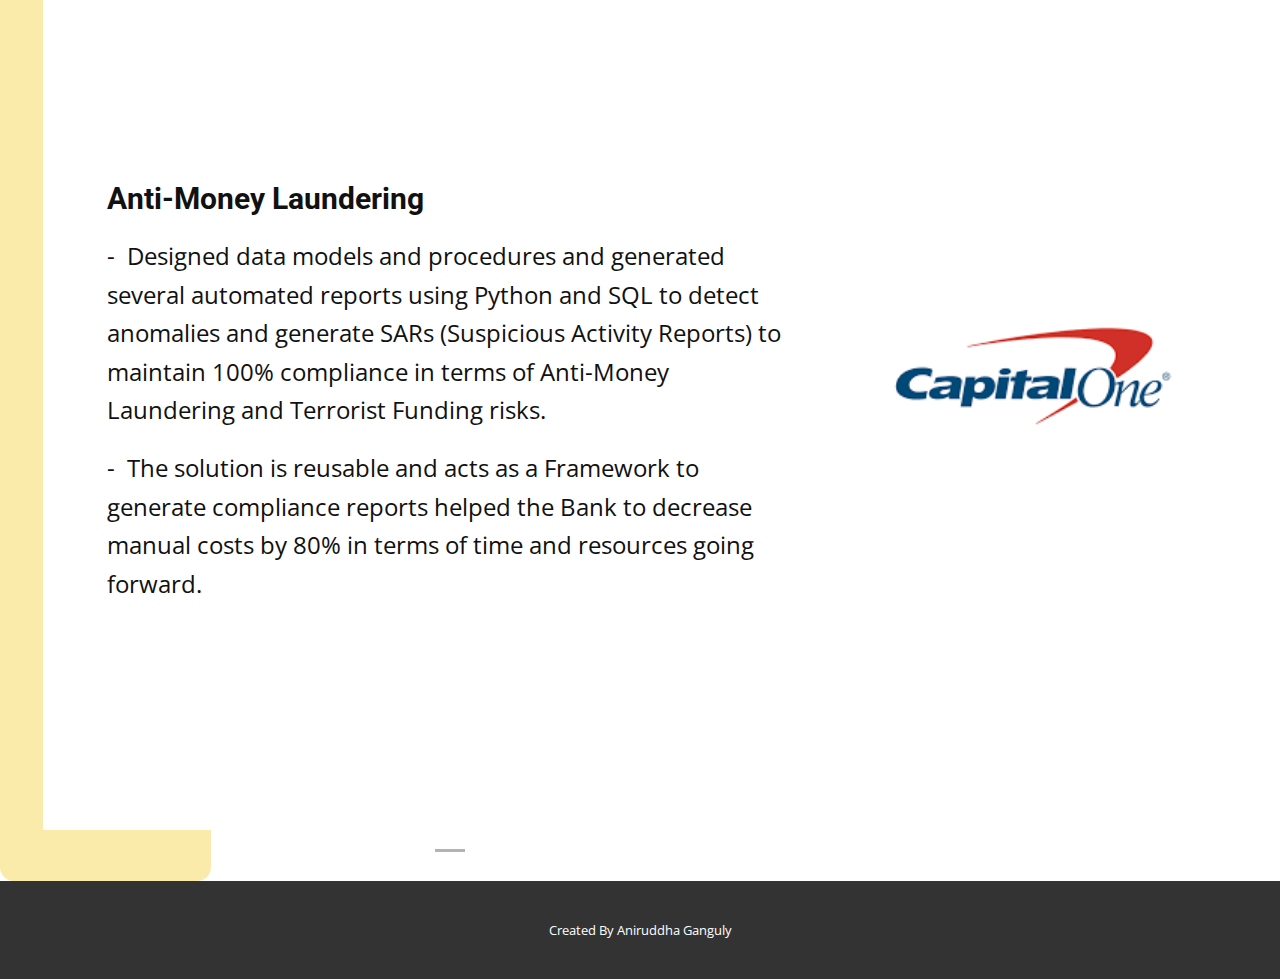
==== commit 38c40758: "Update index.html" ====
--- a/index.html
+++ b/index.html
@@ -378,15 +378,9 @@
     
     
     <section class="u-backlink u-clearfix u-grey-80">
-      <a class="u-link" href="https://nicepage.com/website-templates" target="_blank">
-        <span>Website Templates</span>
-      </a>
       <p class="u-text">
-        <span>created with</span>
+        <span>Created By Aniruddha Ganguly</span>
       </p>
-      <a class="u-link" href="" target="_blank">
-        <span>Website Builder Software</span>
-      </a>. 
     </section>
   </body>
-</html>+</html>
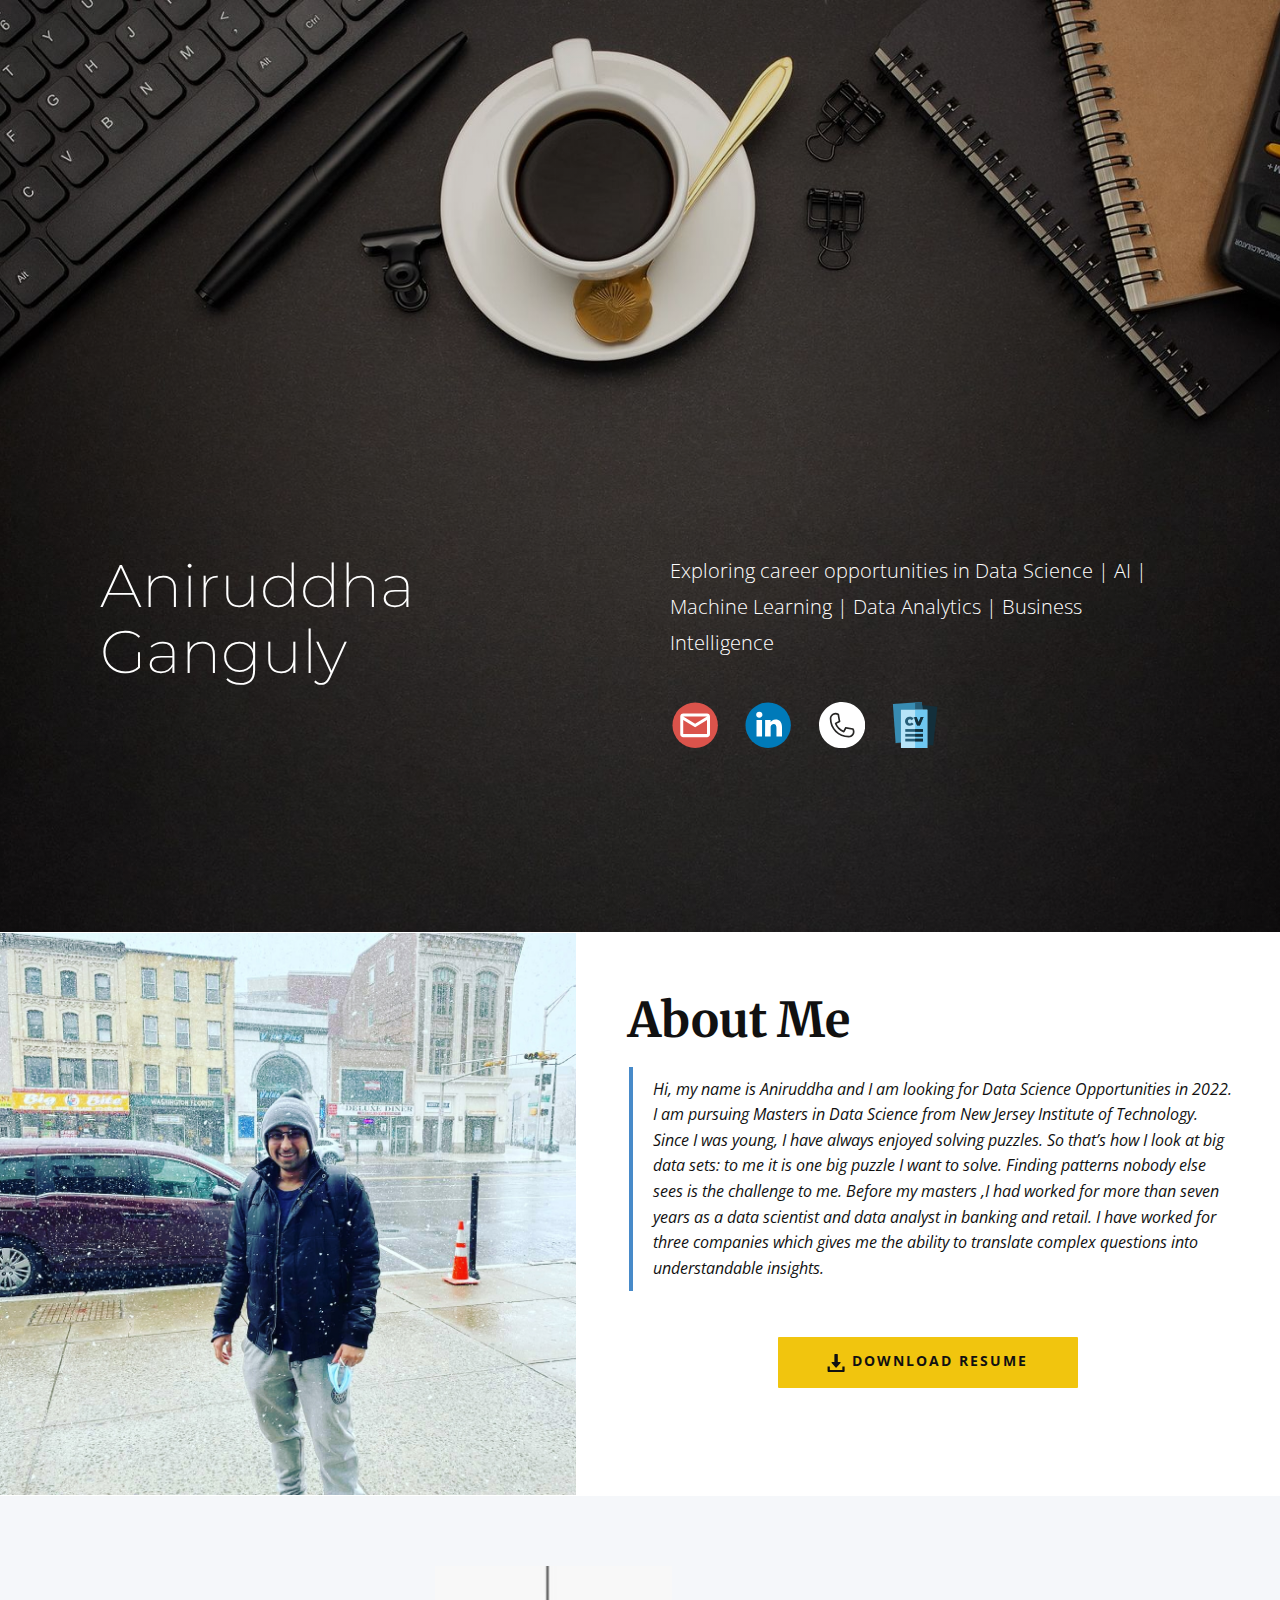
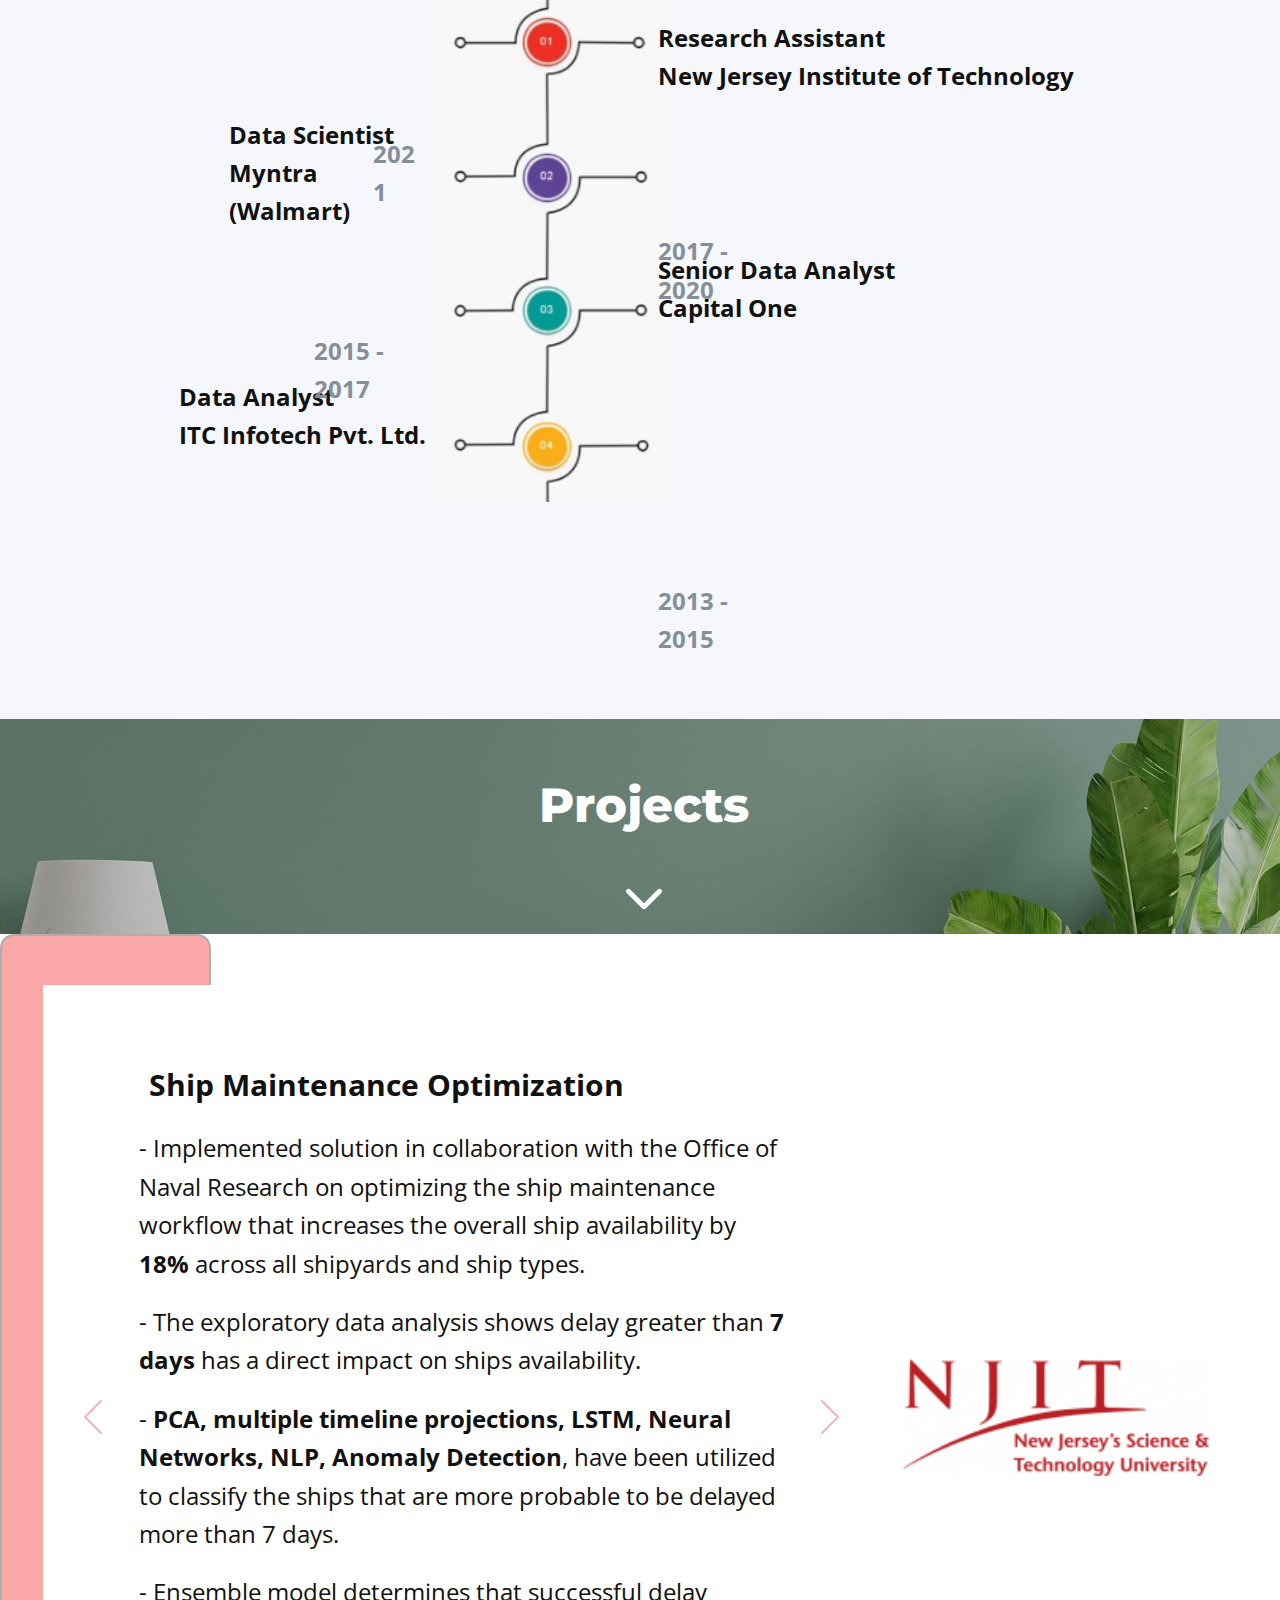
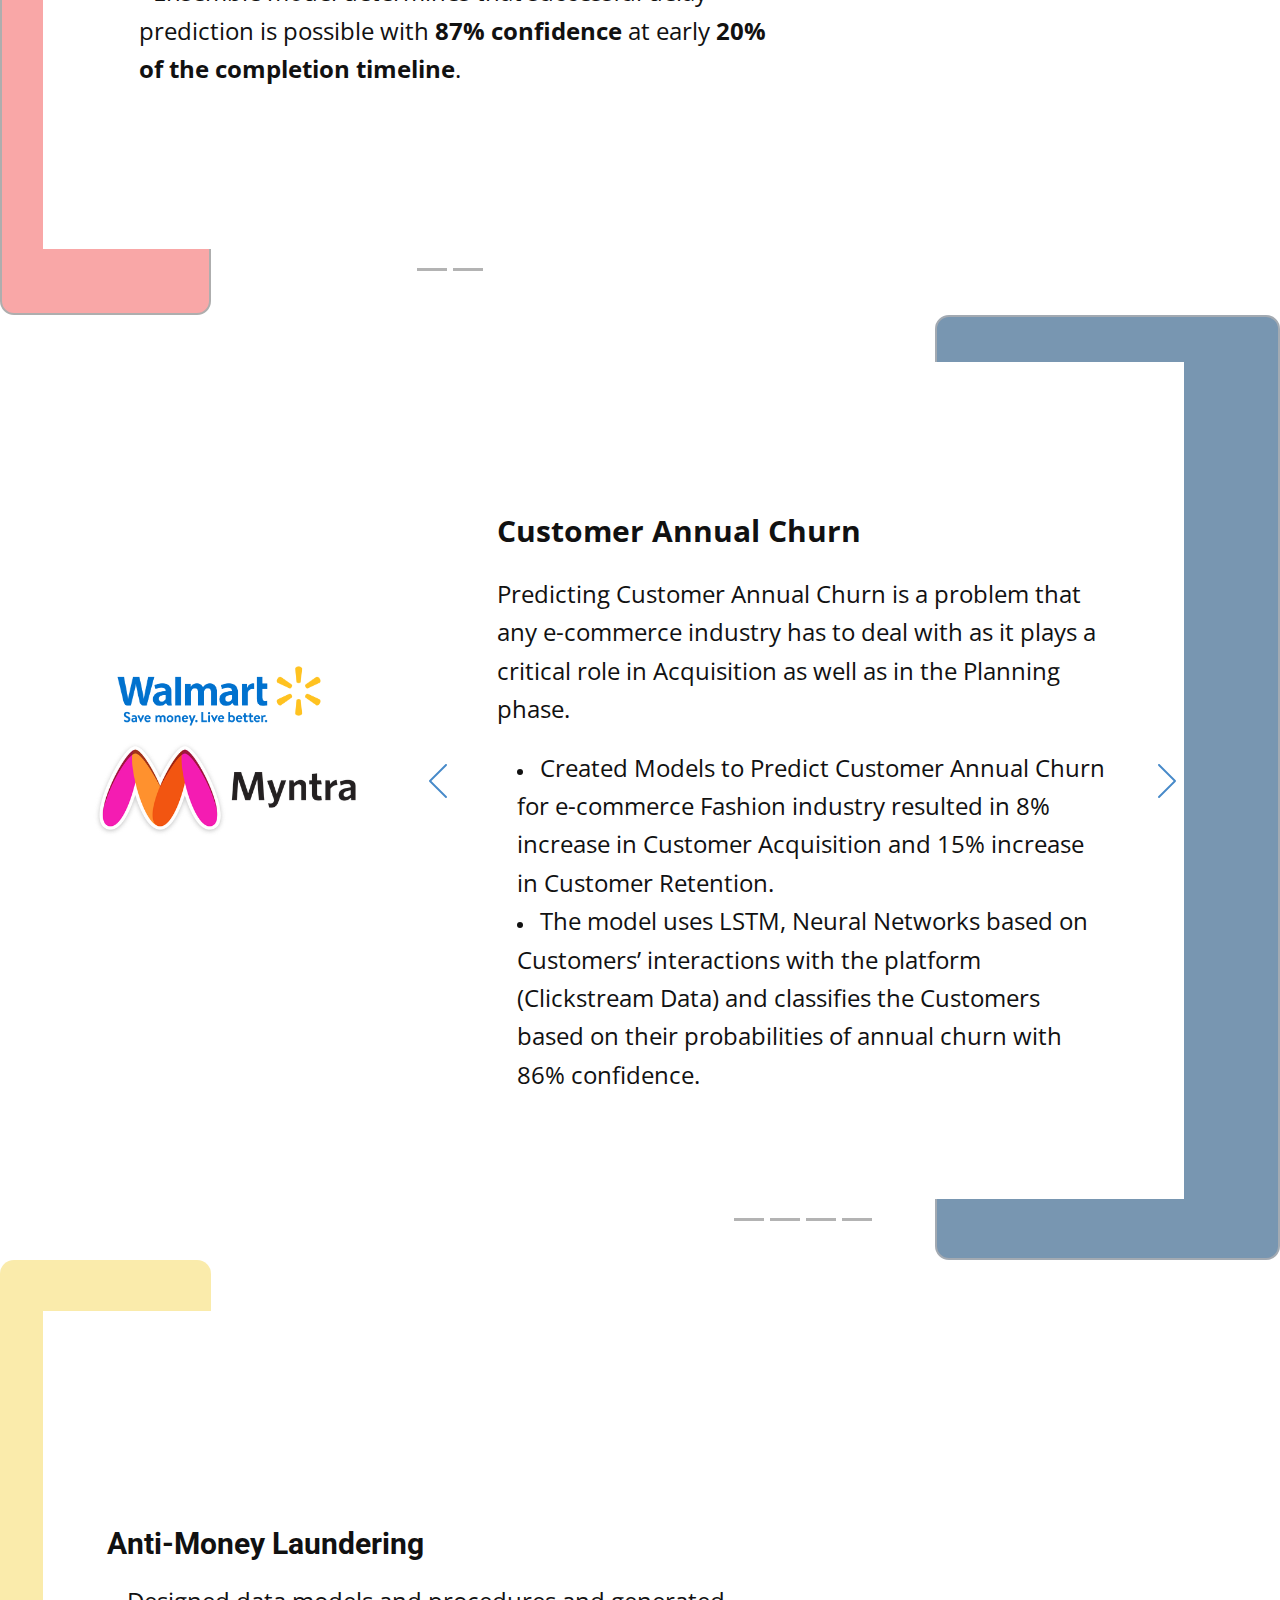
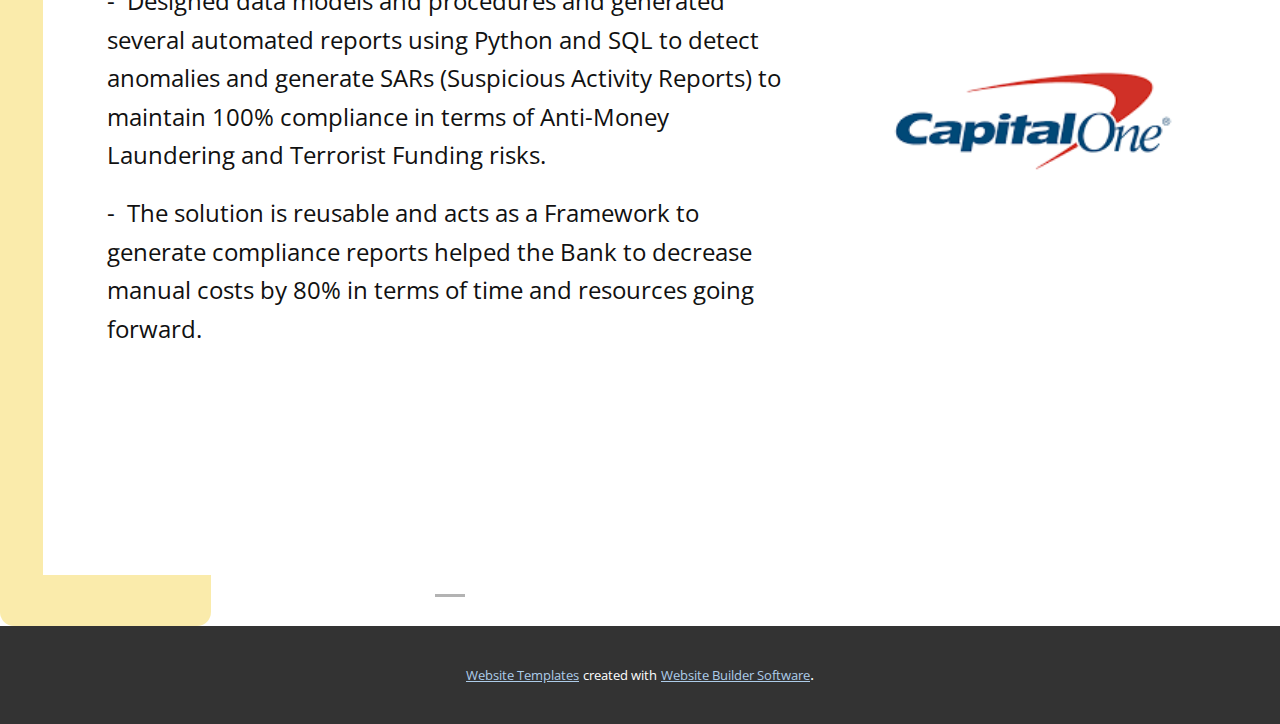
==== commit 60af0636: "Add files via upload" ====
--- a/index.html
+++ b/index.html
@@ -14,7 +14,6 @@
     <meta name="generator" content="Nicepage 3.29.1, nicepage.com">
     <link id="u-theme-google-font" rel="stylesheet" href="https://fonts.googleapis.com/css?family=Roboto:100,100i,300,300i,400,400i,500,500i,700,700i,900,900i|Open+Sans:300,300i,400,400i,600,600i,700,700i,800,800i">
     <link id="u-page-google-font" rel="stylesheet" href="https://fonts.googleapis.com/css?family=Montserrat:100,100i,200,200i,300,300i,400,400i,500,500i,600,600i,700,700i,800,800i,900,900i|Merriweather:300,300i,400,400i,700,700i,900,900i">
-    
     
     
     
@@ -71,7 +70,7 @@
         </div>
       </div>
     </section>
-    <section class="u-clearfix u-valign-middle u-section-2" id="carousel_8d1f">
+    <section class="u-clearfix u-valign-middle-lg u-valign-middle-md u-valign-middle-sm u-valign-middle-xl u-section-2" id="carousel_8d1f">
       <div class="u-clearfix u-expanded-width u-layout-wrap u-layout-wrap-1">
         <div class="u-layout">
           <div class="u-layout-row">
@@ -90,12 +89,7 @@
         </div>
       </div>
     </section>
-    <section class="u-clearfix u-grey-5 u-valign-middle-sm u-valign-middle-xs u-section-3" id="carousel_cc48">
-      <img class="u-absolute-hcenter-xs u-expanded u-hidden-md u-hidden-sm u-hidden-xs u-image u-image-default" src="images/pexels-photo-9714546.jpeg" alt="" data-image-width="1620" data-image-height="1080">
-      <h3 class="u-custom-font u-font-merriweather u-hidden-md u-hidden-sm u-hidden-xs u-text u-text-1">Work Exp<span class="u-text-body-alt-color">erience</span>
-      </h3>
-    </section>
-    <section class="u-clearfix u-hidden-md u-hidden-sm u-hidden-xs u-palette-5-light-3 u-section-4" id="sec-570a">
+    <section class="u-clearfix u-hidden-md u-hidden-sm u-hidden-xs u-palette-5-light-3 u-section-3" id="sec-570a">
       <div class="u-clearfix u-sheet u-sheet-1">
         <div class="u-container-style u-expanded-width-xs u-group u-group-1">
           <div class="u-container-layout u-container-layout-1">
@@ -120,7 +114,7 @@
         </div>
       </div>
     </section>
-    <section class="u-align-center u-clearfix u-hidden-md u-hidden-sm u-hidden-xs u-image u-shading u-valign-middle-md u-valign-middle-sm u-valign-middle-xs u-section-5" id="carousel_3712" data-image-width="1920" data-image-height="1035">
+    <section class="u-align-center u-clearfix u-hidden-md u-hidden-sm u-hidden-xs u-image u-shading u-valign-middle-md u-valign-middle-sm u-valign-middle-xs u-section-4" id="carousel_3712" data-image-width="1920" data-image-height="1035">
       <div class="u-clearfix u-sheet u-sheet-1">
         <h1 class="u-custom-font u-font-montserrat u-text u-text-body-alt-color u-text-1">
           <span class="u-text-white">Projects</span>
@@ -129,7 +123,7 @@
 </g></svg></span>
       </div>
     </section>
-    <section class="u-clearfix u-hidden-md u-hidden-sm u-hidden-xs u-section-6" id="carousel_d6d5">
+    <section class="u-clearfix u-hidden-md u-hidden-sm u-hidden-xs u-section-5" id="carousel_d6d5">
       <div class="u-align-left u-border-2 u-border-grey-90 u-custom-color-1 u-expanded-height-lg u-expanded-height-md u-expanded-height-xl u-left-0 u-opacity u-opacity-35 u-radius-14 u-shape u-shape-round u-shape-1"></div>
       <div id="carousel-8ef9" data-interval="5000" data-u-ride="carousel" class="u-carousel u-slider u-slider-1">
         <ol class="u-absolute-hcenter u-carousel-indicators u-carousel-indicators-1">
@@ -208,7 +202,7 @@
       </div>
       <img class="u-image u-image-default u-preserve-proportions u-image-1" src="images/njit_logo_new.png" alt="" data-image-width="195" data-image-height="195">
     </section>
-    <section class="u-clearfix u-hidden-md u-hidden-sm u-hidden-xs u-section-7" id="carousel_39b1">
+    <section class="u-clearfix u-hidden-md u-hidden-sm u-hidden-xs u-section-6" id="carousel_39b1">
       <div class="u-align-left u-border-2 u-border-palette-5-dark-1 u-expanded-height u-hidden-md u-hidden-sm u-hidden-xs u-left-0 u-opacity u-opacity-75 u-palette-1-dark-1 u-radius-14 u-shape u-shape-round u-shape-1"></div>
       <div id="carousel-3c23" data-interval="5000" data-u-ride="carousel" class="u-carousel u-slider u-slider-1">
         <ol class="u-absolute-hcenter u-carousel-indicators u-carousel-indicators-1">
@@ -331,7 +325,7 @@
       <img class="u-image u-image-1" src="images/walmart_logo1.png" data-image-width="1446" data-image-height="563">
       <img class="u-image u-image-default u-image-2" src="images/Myntra_logo.png" alt="" data-image-width="519" data-image-height="192">
     </section>
-    <section class="u-clearfix u-hidden-md u-hidden-sm u-hidden-xs u-valign-middle-xl u-section-8" id="sec-1624">
+    <section class="u-clearfix u-hidden-md u-hidden-sm u-hidden-xs u-valign-middle-xl u-section-7" id="sec-1624">
       <div class="u-align-left u-expanded-height u-left-0 u-opacity u-opacity-35 u-palette-3-base u-radius-14 u-shape u-shape-round u-shape-1"></div>
       <div id="carousel-abbf" data-interval="5000" data-u-ride="carousel" class="u-carousel u-slider u-slider-1">
         <ol class="u-absolute-hcenter u-carousel-indicators u-carousel-indicators-1">
@@ -378,9 +372,18 @@
     
     
     <section class="u-backlink u-clearfix u-grey-80">
+      <a class="u-link" href="https://nicepage.com/website-templates" target="_blank">
+        <span>Website Templates</span>
+      </a>
       <p class="u-text">
-        <span>Created By Aniruddha Ganguly</span>
+        <span>created with</span>
       </p>
-    </section>
+      <a class="u-link" href="" target="_blank">
+        <span>Website Builder Software</span>
+      </a>. 
+    </section><span style="height: 64px; width: 64px; margin-left: 0px; margin-right: auto; margin-top: 0px; background-image: none; right: 20px; bottom: 20px" class="u-back-to-top u-black u-icon u-icon-circle u-opacity u-opacity-85 u-spacing-15 u-text-white" data-href="#">
+        <svg class="u-svg-link" preserveAspectRatio="xMidYMin slice" viewBox="0 0 551.13 551.13"><use xmlns:xlink="http://www.w3.org/1999/xlink" xlink:href="#svg-1d98"></use></svg>
+        <svg class="u-svg-content" enable-background="new 0 0 551.13 551.13" viewBox="0 0 551.13 551.13" xmlns="http://www.w3.org/2000/svg" id="svg-1d98"><path d="m275.565 189.451 223.897 223.897h51.668l-275.565-275.565-275.565 275.565h51.668z"></path></svg>
+    </span>
   </body>
-</html>
+</html>--- a/Aniruddha-Ganguly.css
+++ b/Aniruddha-Ganguly.css
@@ -311,11 +311,19 @@
 
 @media (max-width: 575px) {
    .u-section-2 {
-    min-height: 1000px;
+    min-height: 1234px;
+  }
+
+  .u-section-2 .u-layout-wrap-1 {
+    margin-bottom: 60px;
   }
 
   .u-section-2 .u-image-1 {
-    min-height: 622px;
+    min-height: 616px;
+  }
+
+  .u-section-2 .u-layout-cell-2 {
+    min-height: 537px;
   }
 
   .u-section-2 .u-container-layout-2 {
@@ -336,114 +344,74 @@
   }
 } .u-section-3 {
   background-image: none;
-  min-height: 255px;
-}
-
-.u-section-3 .u-text-1 {
-  font-weight: 700;
-  font-size: 2.25rem;
-  margin: 131px calc(((100% - 1140px) / 2) + -575px) 60px calc(((100% - 1140px) / 2) + 415px);
-}
-
-@media (max-width: 1199px) {
-  .u-section-3 .u-text-1 {
-    font-size: 3rem;
-    width: 431px;
-    margin-top: 99px;
-    margin-left: auto;
-    margin-right: auto;
-  }
-}
-
-@media (max-width: 991px) {
-   .u-section-3 {
-    min-height: 2494px;
-  }
-}
-
-@media (max-width: 767px) {
-  .u-section-3 .u-text-1 {
-    margin-top: 60px;
-  }
-}
-
-@media (max-width: 575px) {
-  .u-section-3 .u-text-1 {
-    font-size: 1.5rem;
-    width: auto;
-    margin-right: calc(((100% - 340px) / 2) + -64px);
-    margin-left: calc(((100% - 340px) / 2) + 64px);
-  }
-} .u-section-4 {
-  background-image: none;
-}
-
-.u-section-4 .u-sheet-1 {
+}
+
+.u-section-3 .u-sheet-1 {
   min-height: 722px;
 }
 
-.u-section-4 .u-group-1 {
+.u-section-3 .u-group-1 {
   width: 981px;
   min-height: 538px;
   margin: 70px 50px 60px auto;
 }
 
-.u-section-4 .u-container-layout-1 {
+.u-section-3 .u-container-layout-1 {
   padding-bottom: 0;
 }
 
-.u-section-4 .u-image-1 {
+.u-section-3 .u-image-1 {
   width: 237px;
   height: 536px;
   margin: 0 auto 0 256px;
 }
 
-.u-section-4 .u-text-1 {
+.u-section-3 .u-text-1 {
   font-size: 1.5rem;
   margin: -124px 732px 0 0;
 }
 
-.u-section-4 .u-text-2 {
+.u-section-3 .u-text-2 {
   font-size: 1.5rem;
   margin: -204px 206px 0 479px;
 }
 
-.u-section-4 .u-text-3 {
+.u-section-3 .u-text-3 {
   font-size: 1.5rem;
   margin: -212px 716px 0 50px;
 }
 
-.u-section-4 .u-text-4 {
+.u-section-3 .u-text-4 {
   font-size: 1.5rem;
   margin: -212px 19px 0 479px;
 }
 
-.u-section-4 .u-text-5 {
+.u-section-3 .u-text-5 {
   font-size: 1.5rem;
   margin: 236px 716px 0 135px;
 }
 
-.u-section-4 .u-text-6 {
+.u-section-3 .u-text-6 {
   font-size: 1.5rem;
   margin: -176px 372px 0 479px;
 }
 
-.u-section-4 .u-text-7 {
+.u-section-3 .u-text-7 {
   font-size: 1.5rem;
   margin: -174px 732px 0 194px;
 }
 
-.u-section-4 .u-text-8 {
+.u-section-3 .u-text-8 {
   font-size: 1.5rem;
   margin: 370px 372px 0 479px;
 }
 
 @media (max-width: 1199px) {
-  .u-section-4 .u-sheet-1 {
+  .u-section-3 .u-sheet-1 {
     min-height: 626px;
   }
 
-  .u-section-4 .u-group-1 {
+  .u-section-3 .u-group-1 {
     width: 954px;
     min-height: 581px;
     margin-top: 30px;
@@ -451,56 +419,56 @@
     margin-bottom: 15px;
   }
 
-  .u-section-4 .u-text-1 {
+  .u-section-3 .u-text-1 {
     width: auto;
     margin-top: -120px;
     margin-right: 684px;
     margin-left: 15px;
   }
 
-  .u-section-4 .u-text-2 {
+  .u-section-3 .u-text-2 {
     width: auto;
     margin-top: -211px;
     margin-right: 136px;
     margin-left: 493px;
   }
 
-  .u-section-4 .u-text-3 {
+  .u-section-3 .u-text-3 {
     width: auto;
     margin-top: -207px;
     margin-right: 656px;
     margin-left: 51px;
   }
 
-  .u-section-4 .u-text-4 {
+  .u-section-3 .u-text-4 {
     width: auto;
     margin-top: -217px;
     margin-right: -11px;
     margin-left: 484px;
   }
 
-  .u-section-4 .u-text-5 {
+  .u-section-3 .u-text-5 {
     width: auto;
     margin-top: 238px;
     margin-right: 691px;
     margin-left: 121px;
   }
 
-  .u-section-4 .u-text-6 {
+  .u-section-3 .u-text-6 {
     width: auto;
     margin-top: -168px;
     margin-right: 300px;
     margin-left: 493px;
   }
 
-  .u-section-4 .u-text-7 {
+  .u-section-3 .u-text-7 {
     width: auto;
     margin-top: -175px;
     margin-right: 684px;
     margin-left: 208px;
   }
 
-  .u-section-4 .u-text-8 {
+  .u-section-3 .u-text-8 {
     width: auto;
     margin-top: 360px;
     margin-right: 216px;
@@ -509,98 +477,98 @@
 }
 
 @media (max-width: 991px) {
-  .u-section-4 .u-group-1 {
+  .u-section-3 .u-group-1 {
     width: 720px;
     margin-right: 0;
   }
 
-  .u-section-4 .u-text-1 {
+  .u-section-3 .u-text-1 {
     margin-right: 525px;
     margin-left: 0;
   }
 
-  .u-section-4 .u-text-2 {
+  .u-section-3 .u-text-2 {
     margin-right: 156px;
     margin-left: 352px;
   }
 
-  .u-section-4 .u-text-3 {
+  .u-section-3 .u-text-3 {
     margin-right: 525px;
     margin-left: 49px;
   }
 
-  .u-section-4 .u-text-4 {
+  .u-section-3 .u-text-4 {
     margin-left: 352px;
   }
 
-  .u-section-4 .u-text-5 {
+  .u-section-3 .u-text-5 {
     margin-right: 525px;
     margin-left: 132px;
   }
 
-  .u-section-4 .u-text-6 {
+  .u-section-3 .u-text-6 {
     margin-right: 245px;
     margin-left: 352px;
   }
 
-  .u-section-4 .u-text-7 {
+  .u-section-3 .u-text-7 {
     margin-right: 532px;
     margin-left: 193px;
   }
 
-  .u-section-4 .u-text-8 {
+  .u-section-3 .u-text-8 {
     margin-right: 236px;
     margin-left: 352px;
   }
 }
 
 @media (max-width: 767px) {
-  .u-section-4 .u-group-1 {
+  .u-section-3 .u-group-1 {
     width: 540px;
   }
 
-  .u-section-4 .u-text-1 {
+  .u-section-3 .u-text-1 {
     margin-right: 394px;
   }
 
-  .u-section-4 .u-text-2 {
+  .u-section-3 .u-text-2 {
     margin-left: 264px;
   }
 
-  .u-section-4 .u-text-3 {
+  .u-section-3 .u-text-3 {
     margin-right: 394px;
   }
 
-  .u-section-4 .u-text-4 {
+  .u-section-3 .u-text-4 {
     margin-left: 264px;
   }
 
-  .u-section-4 .u-text-5 {
+  .u-section-3 .u-text-5 {
     margin-right: 394px;
   }
 
-  .u-section-4 .u-text-6 {
+  .u-section-3 .u-text-6 {
     margin-right: 184px;
     margin-left: 264px;
   }
 
-  .u-section-4 .u-text-7 {
+  .u-section-3 .u-text-7 {
     margin-right: 399px;
     margin-left: 145px;
   }
 
-  .u-section-4 .u-text-8 {
+  .u-section-3 .u-text-8 {
     margin-right: 177px;
     margin-left: 264px;
   }
 }
 
 @media (max-width: 575px) {
-  .u-section-4 .u-sheet-1 {
+  .u-section-3 .u-sheet-1 {
     min-height: 2085px;
   }
 
-  .u-section-4 .u-group-1 {
+  .u-section-3 .u-group-1 {
     margin-top: 47px;
     min-height: 1956px;
     margin-right: initial;
@@ -608,73 +576,73 @@
     width: auto;
   }
 
-  .u-section-4 .u-image-1 {
+  .u-section-3 .u-image-1 {
     margin-top: -8px;
     margin-left: auto;
   }
 
-  .u-section-4 .u-text-1 {
+  .u-section-3 .u-text-1 {
     font-size: 0.875rem;
     margin-top: -116px;
     margin-right: 189px;
   }
 
-  .u-section-4 .u-text-2 {
+  .u-section-3 .u-text-2 {
     font-size: 0.875rem;
     margin-top: -289px;
     margin-right: 196px;
     margin-left: 7px;
   }
 
-  .u-section-4 .u-text-3 {
+  .u-section-3 .u-text-3 {
     font-size: 0.875rem;
     margin-top: -309px;
     margin-right: 210px;
     margin-left: 7px;
   }
 
-  .u-section-4 .u-text-4 {
+  .u-section-3 .u-text-4 {
     font-size: 0.875rem;
     margin-top: -219px;
     margin-right: 38px;
     margin-left: 224px;
   }
 
-  .u-section-4 .u-text-5 {
+  .u-section-3 .u-text-5 {
     font-size: 0.75rem;
     margin-top: 487px;
     margin-right: 265px;
     margin-left: 7px;
   }
 
-  .u-section-4 .u-text-6 {
+  .u-section-3 .u-text-6 {
     margin-top: 48px;
     margin-right: 116px;
     margin-left: 166px;
   }
 
-  .u-section-4 .u-text-7 {
+  .u-section-3 .u-text-7 {
     font-size: 0.875rem;
     margin-top: -451px;
     margin-right: 279px;
     margin-left: 22px;
   }
 
-  .u-section-4 .u-text-8 {
+  .u-section-3 .u-text-8 {
     margin-top: 603px;
     margin-right: 111px;
     margin-left: 166px;
   }
-} .u-section-5 {
+} .u-section-4 {
   background-image: linear-gradient(0deg, rgba(0,0,0,0.2), rgba(0,0,0,0.2)), url("images/fgg-min.jpg");
   background-position: 50% 50%;
 }
 
-.u-section-5 .u-sheet-1 {
+.u-section-4 .u-sheet-1 {
   min-height: 215px;
 }
 
-.u-section-5 .u-text-1 {
+.u-section-4 .u-text-1 {
   letter-spacing: normal;
   font-size: 3rem;
   font-weight: 800;
@@ -683,25 +651,25 @@
   margin: 60px -3px 0 4px;
 }
 
-.u-section-5 .u-icon-1 {
+.u-section-4 .u-icon-1 {
   width: 36px;
   height: 36px;
   margin: 50px 548px 17px auto;
 }
 
 @media (max-width: 1199px) {
-  .u-section-5 .u-sheet-1 {
+  .u-section-4 .u-sheet-1 {
     min-height: 339px;
   }
 
-  .u-section-5 .u-text-1 {
+  .u-section-4 .u-text-1 {
     width: auto;
     margin-top: 127px;
     margin-right: 227px;
     margin-left: 205px;
   }
 
-  .u-section-5 .u-icon-1 {
+  .u-section-4 .u-icon-1 {
     margin-top: 92px;
     margin-right: auto;
     margin-bottom: 32px;
@@ -709,59 +677,303 @@
 }
 
 @media (max-width: 991px) {
-  .u-section-5 .u-sheet-1 {
+  .u-section-4 .u-sheet-1 {
     min-height: 260px;
   }
 
-  .u-section-5 .u-text-1 {
+  .u-section-4 .u-text-1 {
     margin-left: 95px;
     margin-right: 117px;
   }
 }
 
 @media (max-width: 767px) {
-  .u-section-5 .u-sheet-1 {
+  .u-section-4 .u-sheet-1 {
     min-height: 195px;
   }
 
-  .u-section-5 .u-text-1 {
+  .u-section-4 .u-text-1 {
     margin-left: 5px;
     margin-right: 27px;
   }
 }
 
 @media (max-width: 575px) {
-  .u-section-5 .u-sheet-1 {
+  .u-section-4 .u-sheet-1 {
     min-height: 179px;
   }
 
-  .u-section-5 .u-text-1 {
+  .u-section-4 .u-text-1 {
     font-size: 1.875rem;
     margin-top: 56px;
     margin-right: 9px;
     margin-left: -9px;
   }
 
-  .u-section-5 .u-icon-1 {
+  .u-section-4 .u-icon-1 {
     margin-top: 45px;
     margin-bottom: 9px;
     margin-left: 134px;
   }
-} .u-section-6 {
+} .u-section-5 {
   min-height: 981px;
 }
 
-.u-section-6 .u-shape-1 {
+.u-section-5 .u-shape-1 {
   width: calc(((100% - 1140px) / 2) + 141px);
   background-image: none;
   left: 0;
   right: auto;
 }
 
-.u-section-6 .u-slider-1 {
+.u-section-5 .u-slider-1 {
   width: 813px;
   min-height: 864px;
   margin: 51px auto 0 calc(((100% - 1140px) / 2) + -27px);
+}
+
+.u-section-5 .u-carousel-indicators-1 {
+  position: absolute;
+  width: auto;
+  height: auto;
+  top: auto;
+  bottom: -22px;
+}
+
+.u-section-5 .u-carousel-item-1 {
+  background-position: 50% 50%;
+}
+
+.u-section-5 .u-container-layout-1 {
+  padding: 24px 55px 24px 30px;
+}
+
+.u-section-5 .u-text-1 {
+  margin: 32px 12px 0 66px;
+}
+
+.u-section-5 .u-carousel-item-2 {
+  margin-left: 34px;
+  margin-right: auto;
+}
+
+.u-section-5 .u-container-layout-2 {
+  padding: 30px 0;
+}
+
+.u-section-5 .u-text-2 {
+  margin: 47px 85px 0 60px;
+}
+
+.u-section-5 .u-carousel-control-1 {
+  width: 34px;
+  height: 34px;
+  background-image: none;
+  left: 33px;
+  right: auto;
+  position: absolute;
+}
+
+.u-section-5 .u-carousel-control-2 {
+  width: 34px;
+  height: 34px;
+  background-image: none;
+  left: auto;
+  right: 9px;
+  position: absolute;
+}
+
+.u-section-5 .u-image-1 {
+  width: 308px;
+  height: 307px;
+  margin: -585px calc(((100% - 1140px) / 2)) 60px auto;
+}
+
+@media (max-width: 1199px) {
+   .u-section-5 {
+    min-height: 917px;
+  }
+
+  .u-section-5 .u-shape-1 {
+    width: calc(((100% - 940px) / 2) + 141px);
+  }
+
+  .u-section-5 .u-slider-1 {
+    width: 671px;
+    min-height: 849px;
+    height: auto;
+    margin-top: 34px;
+    margin-left: calc(((100% - 940px) / 2) + -37px);
+  }
+
+  .u-section-5 .u-container-layout-1 {
+    padding: 0 35px;
+  }
+
+  .u-section-5 .u-text-1 {
+    width: auto;
+    margin-top: 0;
+    margin-right: 34px;
+    margin-left: 47px;
+  }
+
+  .u-section-5 .u-container-layout-2 {
+    padding: 9px 51px;
+  }
+
+  .u-section-5 .u-text-2 {
+    width: auto;
+    margin-top: 12px;
+    margin-right: 34px;
+    margin-left: 0;
+  }
+
+  .u-section-5 .u-carousel-control-1 {
+    left: 34px;
+  }
+
+  .u-section-5 .u-carousel-control-2 {
+    right: 12px;
+  }
+
+  .u-section-5 .u-image-1 {
+    width: 209px;
+    height: 209px;
+    margin-top: -529px;
+    margin-right: calc(((100% - 940px) / 2) + 36px);
+  }
+}
+
+@media (max-width: 991px) {
+  .u-section-5 .u-shape-1 {
+    width: calc(((100% - 720px) / 2) + 141px);
+  }
+
+  .u-section-5 .u-slider-1 {
+    margin-left: calc(((100% - 720px) / 2));
+  }
+
+  .u-section-5 .u-container-layout-1 {
+    padding-left: 30px;
+    padding-right: 30px;
+  }
+
+  .u-section-5 .u-text-1 {
+    margin-right: 0;
+    margin-left: 0;
+  }
+
+  .u-section-5 .u-container-layout-2 {
+    padding-left: 30px;
+    padding-right: 30px;
+  }
+
+  .u-section-5 .u-text-2 {
+    margin-right: 0;
+  }
+
+  .u-section-5 .u-image-1 {
+    margin-top: 20px;
+    margin-right: auto;
+    margin-left: calc(((100% - 720px) / 2));
+  }
+}
+
+@media (max-width: 767px) {
+  .u-section-5 .u-shape-1 {
+    width: calc(((100% - 540px) / 2) + 141px);
+    height: 1172px;
+    left: auto;
+    bottom: auto;
+    right: auto;
+    top: auto;
+  }
+
+  .u-section-5 .u-slider-1 {
+    width: 540px;
+    margin-left: calc(((100% - 540px) / 2));
+  }
+
+  .u-section-5 .u-container-layout-1 {
+    padding-left: 10px;
+    padding-right: 10px;
+  }
+
+  .u-section-5 .u-container-layout-2 {
+    padding-left: 10px;
+    padding-right: 10px;
+  }
+
+  .u-section-5 .u-image-1 {
+    margin-left: calc(((100% - 540px) / 2));
+  }
+}
+
+@media (max-width: 575px) {
+   .u-section-5 {
+    min-height: 1482px;
+  }
+
+  .u-section-5 .u-shape-1 {
+    width: calc(((100% - 340px) / 2) + 141px);
+  }
+
+  .u-section-5 .u-slider-1 {
+    width: 340px;
+    min-height: 1225px;
+    margin-top: 202px;
+    margin-left: auto;
+  }
+
+  .u-section-5 .u-carousel-indicators-1 {
+    bottom: -95px;
+  }
+
+  .u-section-5 .u-text-1 {
+    margin-top: 269px;
+    margin-bottom: -225px;
+  }
+
+  .u-section-5 .u-container-layout-2 {
+    padding: 0;
+  }
+
+  .u-section-5 .u-text-2 {
+    margin-top: -31px;
+    margin-right: 20px;
+  }
+
+  .u-section-5 .u-carousel-control-1 {
+    left: -50px;
+    top: auto;
+    bottom: 284px;
+  }
+
+  .u-section-5 .u-carousel-control-2 {
+    top: auto;
+    right: -50px;
+    bottom: 284px;
+  }
+
+  .u-section-5 .u-image-1 {
+    margin-top: -1434px;
+    margin-left: calc(((100% - 340px) / 2) + 34px);
+  }
+} .u-section-6 {
+  min-height: 945px;
+}
+
+.u-section-6 .u-shape-1 {
+  width: calc(((100% - 1140px) / 2) + 275px);
+  background-image: none;
+  left: auto;
+  right: 0;
+}
+
+.u-section-6 .u-slider-1 {
+  width: 763px;
+  min-height: 837px;
+  margin: 47px calc(((100% - 1140px) / 2) + 26px) 0 auto;
 }
 
 .u-section-6 .u-carousel-indicators-1 {
@@ -777,31 +989,57 @@
 }
 
 .u-section-6 .u-container-layout-1 {
-  padding: 24px 55px 24px 30px;
+  padding: 30px;
 }
 
 .u-section-6 .u-text-1 {
-  margin: 32px 12px 0 66px;
+  margin: 49px 46px 0;
 }
 
 .u-section-6 .u-carousel-item-2 {
-  margin-left: 34px;
+  margin-left: 46px;
   margin-right: auto;
 }
 
 .u-section-6 .u-container-layout-2 {
-  padding: 30px 0;
+  padding: 30px 14px 30px 0;
 }
 
 .u-section-6 .u-text-2 {
-  margin: 47px 85px 0 60px;
+  margin: 50px 94px 0 32px;
+}
+
+.u-section-6 .u-carousel-item-3 {
+  margin-left: 22px;
+  margin-right: auto;
+}
+
+.u-section-6 .u-container-layout-3 {
+  padding: 20px 28px 30px;
+}
+
+.u-section-6 .u-text-3 {
+  margin: 71px 61px 0 25px;
+}
+
+.u-section-6 .u-carousel-item-4 {
+  margin-left: 25px;
+  margin-right: auto;
+}
+
+.u-section-6 .u-container-layout-4 {
+  padding: 0 39px;
+}
+
+.u-section-6 .u-text-4 {
+  margin: 73px 43px 0 0;
 }
 
 .u-section-6 .u-carousel-control-1 {
   width: 34px;
   height: 34px;
   background-image: none;
-  left: 33px;
+  left: 0;
   right: auto;
   position: absolute;
 }
@@ -811,119 +1049,128 @@
   height: 34px;
   background-image: none;
   left: auto;
-  right: 9px;
   position: absolute;
+  right: 0;
 }
 
 .u-section-6 .u-image-1 {
+  width: 224px;
+  height: 92px;
+  margin: -549px auto 0 calc(((100% - 1140px) / 2) + 37px);
+}
+
+.u-section-6 .u-image-2 {
   width: 308px;
-  height: 307px;
-  margin: -585px calc(((100% - 1140px) / 2)) 60px auto;
+  height: 114px;
+  margin: -10px auto 60px calc(((100% - 1140px) / 2));
 }
 
 @media (max-width: 1199px) {
-   .u-section-6 {
-    min-height: 917px;
-  }
-
   .u-section-6 .u-shape-1 {
-    width: calc(((100% - 940px) / 2) + 141px);
+    width: calc(((100% - 940px) / 2) + 275px);
   }
 
   .u-section-6 .u-slider-1 {
-    width: 671px;
-    min-height: 849px;
+    width: 646px;
     height: auto;
-    margin-top: 34px;
-    margin-left: calc(((100% - 940px) / 2) + -37px);
-  }
-
-  .u-section-6 .u-container-layout-1 {
-    padding: 0 35px;
+    margin-right: calc(((100% - 940px) / 2) + -14px);
   }
 
   .u-section-6 .u-text-1 {
     width: auto;
     margin-top: 0;
-    margin-right: 34px;
-    margin-left: 47px;
-  }
-
-  .u-section-6 .u-container-layout-2 {
-    padding: 9px 51px;
+    margin-left: 20px;
+    margin-right: 20px;
   }
 
   .u-section-6 .u-text-2 {
     width: auto;
-    margin-top: 12px;
-    margin-right: 34px;
+    margin-top: 41px;
+    margin-right: 69px;
     margin-left: 0;
   }
 
-  .u-section-6 .u-carousel-control-1 {
-    left: 34px;
-  }
-
-  .u-section-6 .u-carousel-control-2 {
-    right: 12px;
+  .u-section-6 .u-text-3 {
+    width: auto;
+    margin-top: 68px;
+    margin-right: 47px;
+    margin-left: 23px;
+  }
+
+  .u-section-6 .u-text-4 {
+    width: auto;
+    margin-top: 0;
+    margin-left: 31px;
+    margin-right: 31px;
   }
 
   .u-section-6 .u-image-1 {
-    width: 209px;
-    height: 209px;
-    margin-top: -529px;
-    margin-right: calc(((100% - 940px) / 2) + 36px);
+    width: 197px;
+    height: 68px;
+    margin-top: -535px;
+    margin-left: calc(((100% - 940px) / 2) + 50px);
+  }
+
+  .u-section-6 .u-image-2 {
+    width: 247px;
+    height: 78px;
+    margin-top: 0;
+    margin-left: calc(((100% - 940px) / 2));
   }
 }
 
 @media (max-width: 991px) {
   .u-section-6 .u-shape-1 {
-    width: calc(((100% - 720px) / 2) + 141px);
+    width: calc(((100% - 720px) / 2) + 275px);
   }
 
   .u-section-6 .u-slider-1 {
-    margin-left: calc(((100% - 720px) / 2));
-  }
-
-  .u-section-6 .u-container-layout-1 {
+    margin-right: calc(((100% - 720px) / 2));
+  }
+
+  .u-section-6 .u-text-1 {
+    margin-left: 0;
+    margin-right: 0;
+  }
+
+  .u-section-6 .u-text-2 {
+    margin-right: 0;
+  }
+
+  .u-section-6 .u-text-3 {
+    margin-right: 0;
+    margin-left: 0;
+  }
+
+  .u-section-6 .u-container-layout-4 {
     padding-left: 30px;
     padding-right: 30px;
   }
 
-  .u-section-6 .u-text-1 {
+  .u-section-6 .u-text-4 {
     margin-right: 0;
     margin-left: 0;
   }
 
-  .u-section-6 .u-container-layout-2 {
-    padding-left: 30px;
-    padding-right: 30px;
-  }
-
-  .u-section-6 .u-text-2 {
-    margin-right: 0;
-  }
-
   .u-section-6 .u-image-1 {
     margin-top: 20px;
-    margin-right: auto;
+    margin-right: calc(((100% - 720px) / 2));
+    margin-left: auto;
+  }
+
+  .u-section-6 .u-image-2 {
     margin-left: calc(((100% - 720px) / 2));
   }
 }
 
 @media (max-width: 767px) {
   .u-section-6 .u-shape-1 {
-    width: calc(((100% - 540px) / 2) + 141px);
-    height: 1172px;
-    left: auto;
-    bottom: auto;
-    right: auto;
-    top: auto;
+    width: calc(((100% - 540px) / 2) + 275px);
   }
 
   .u-section-6 .u-slider-1 {
     width: 540px;
-    margin-left: calc(((100% - 540px) / 2));
+    margin-right: calc(((100% - 540px) / 2));
   }
 
   .u-section-6 .u-container-layout-1 {
@@ -932,80 +1179,77 @@
   }
 
   .u-section-6 .u-container-layout-2 {
+    padding-right: 10px;
+  }
+
+  .u-section-6 .u-container-layout-3 {
     padding-left: 10px;
     padding-right: 10px;
   }
 
+  .u-section-6 .u-container-layout-4 {
+    padding-left: 10px;
+    padding-right: 10px;
+  }
+
   .u-section-6 .u-image-1 {
+    margin-right: calc(((100% - 540px) / 2));
+  }
+
+  .u-section-6 .u-image-2 {
     margin-left: calc(((100% - 540px) / 2));
   }
 }
 
 @media (max-width: 575px) {
    .u-section-6 {
-    min-height: 1482px;
+    min-height: 1311px;
   }
 
   .u-section-6 .u-shape-1 {
-    width: calc(((100% - 340px) / 2) + 141px);
+    width: calc(((100% - 340px) / 2) + 275px);
   }
 
   .u-section-6 .u-slider-1 {
     width: 340px;
-    min-height: 1225px;
-    margin-top: 202px;
-    margin-left: auto;
-  }
-
-  .u-section-6 .u-carousel-indicators-1 {
-    bottom: -95px;
-  }
-
-  .u-section-6 .u-text-1 {
-    margin-top: 269px;
-    margin-bottom: -225px;
-  }
-
-  .u-section-6 .u-container-layout-2 {
-    padding: 0;
-  }
-
-  .u-section-6 .u-text-2 {
-    margin-top: -31px;
-    margin-right: 20px;
+    min-height: 740px;
+    margin-top: 92px;
+    margin-right: auto;
   }
 
   .u-section-6 .u-carousel-control-1 {
     left: -50px;
-    top: auto;
-    bottom: 284px;
   }
 
   .u-section-6 .u-carousel-control-2 {
-    top: auto;
     right: -50px;
-    bottom: 284px;
   }
 
   .u-section-6 .u-image-1 {
-    margin-top: -1434px;
-    margin-left: calc(((100% - 340px) / 2) + 34px);
+    margin-top: -832px;
+    margin-right: auto;
+    margin-left: calc(((100% - 340px) / 2) + 42px);
+  }
+
+  .u-section-6 .u-image-2 {
+    margin-top: -37px;
+    margin-left: calc(((100% - 340px) / 2));
   }
 } .u-section-7 {
-  min-height: 945px;
+  min-height: 966px;
 }
 
 .u-section-7 .u-shape-1 {
-  width: calc(((100% - 1140px) / 2) + 275px);
+  width: calc(((100% - 1140px) / 2) + 141px);
   background-image: none;
-  left: auto;
-  right: 0;
+  left: 0;
+  right: auto;
 }
 
 .u-section-7 .u-slider-1 {
-  width: 763px;
-  min-height: 837px;
-  margin: 47px calc(((100% - 1140px) / 2) + 26px) 0 auto;
+  width: 813px;
+  min-height: 864px;
+  margin: 51px auto 0 calc(((100% - 1140px) / 2) + -27px);
 }
 
 .u-section-7 .u-carousel-indicators-1 {
@@ -1021,317 +1265,41 @@
 }
 
 .u-section-7 .u-container-layout-1 {
-  padding: 30px;
+  padding: 24px 55px 24px 30px;
 }
 
 .u-section-7 .u-text-1 {
-  margin: 49px 46px 0;
-}
-
-.u-section-7 .u-carousel-item-2 {
-  margin-left: 46px;
-  margin-right: auto;
-}
-
-.u-section-7 .u-container-layout-2 {
-  padding: 30px 14px 30px 0;
-}
-
-.u-section-7 .u-text-2 {
-  margin: 50px 94px 0 32px;
-}
-
-.u-section-7 .u-carousel-item-3 {
-  margin-left: 22px;
-  margin-right: auto;
-}
-
-.u-section-7 .u-container-layout-3 {
-  padding: 20px 28px 30px;
-}
-
-.u-section-7 .u-text-3 {
-  margin: 71px 61px 0 25px;
-}
-
-.u-section-7 .u-carousel-item-4 {
-  margin-left: 25px;
-  margin-right: auto;
-}
-
-.u-section-7 .u-container-layout-4 {
-  padding: 0 39px;
-}
-
-.u-section-7 .u-text-4 {
-  margin: 73px 43px 0 0;
+  margin: 109px 9px 0 34px;
 }
 
 .u-section-7 .u-carousel-control-1 {
-  width: 34px;
-  height: 34px;
-  background-image: none;
-  left: 0;
-  right: auto;
-  position: absolute;
-}
-
-.u-section-7 .u-carousel-control-2 {
-  width: 34px;
-  height: 34px;
-  background-image: none;
-  left: auto;
-  position: absolute;
-  right: 0;
-}
-
-.u-section-7 .u-image-1 {
-  width: 224px;
-  height: 92px;
-  margin: -549px auto 0 calc(((100% - 1140px) / 2) + 37px);
-}
-
-.u-section-7 .u-image-2 {
-  width: 308px;
-  height: 114px;
-  margin: -10px auto 60px calc(((100% - 1140px) / 2));
-}
-
-@media (max-width: 1199px) {
-  .u-section-7 .u-shape-1 {
-    width: calc(((100% - 940px) / 2) + 275px);
-  }
-
-  .u-section-7 .u-slider-1 {
-    width: 646px;
-    height: auto;
-    margin-right: calc(((100% - 940px) / 2) + -14px);
-  }
-
-  .u-section-7 .u-text-1 {
-    width: auto;
-    margin-top: 0;
-    margin-left: 20px;
-    margin-right: 20px;
-  }
-
-  .u-section-7 .u-text-2 {
-    width: auto;
-    margin-top: 41px;
-    margin-right: 69px;
-    margin-left: 0;
-  }
-
-  .u-section-7 .u-text-3 {
-    width: auto;
-    margin-top: 68px;
-    margin-right: 47px;
-    margin-left: 23px;
-  }
-
-  .u-section-7 .u-text-4 {
-    width: auto;
-    margin-top: 0;
-    margin-left: 31px;
-    margin-right: 31px;
-  }
-
-  .u-section-7 .u-image-1 {
-    width: 197px;
-    height: 68px;
-    margin-top: -535px;
-    margin-left: calc(((100% - 940px) / 2) + 50px);
-  }
-
-  .u-section-7 .u-image-2 {
-    width: 247px;
-    height: 78px;
-    margin-top: 0;
-    margin-left: calc(((100% - 940px) / 2));
-  }
-}
-
-@media (max-width: 991px) {
-  .u-section-7 .u-shape-1 {
-    width: calc(((100% - 720px) / 2) + 275px);
-  }
-
-  .u-section-7 .u-slider-1 {
-    margin-right: calc(((100% - 720px) / 2));
-  }
-
-  .u-section-7 .u-text-1 {
-    margin-left: 0;
-    margin-right: 0;
-  }
-
-  .u-section-7 .u-text-2 {
-    margin-right: 0;
-  }
-
-  .u-section-7 .u-text-3 {
-    margin-right: 0;
-    margin-left: 0;
-  }
-
-  .u-section-7 .u-container-layout-4 {
-    padding-left: 30px;
-    padding-right: 30px;
-  }
-
-  .u-section-7 .u-text-4 {
-    margin-right: 0;
-    margin-left: 0;
-  }
-
-  .u-section-7 .u-image-1 {
-    margin-top: 20px;
-    margin-right: calc(((100% - 720px) / 2));
-    margin-left: auto;
-  }
-
-  .u-section-7 .u-image-2 {
-    margin-left: calc(((100% - 720px) / 2));
-  }
-}
-
-@media (max-width: 767px) {
-  .u-section-7 .u-shape-1 {
-    width: calc(((100% - 540px) / 2) + 275px);
-  }
-
-  .u-section-7 .u-slider-1 {
-    width: 540px;
-    margin-right: calc(((100% - 540px) / 2));
-  }
-
-  .u-section-7 .u-container-layout-1 {
-    padding-left: 10px;
-    padding-right: 10px;
-  }
-
-  .u-section-7 .u-container-layout-2 {
-    padding-right: 10px;
-  }
-
-  .u-section-7 .u-container-layout-3 {
-    padding-left: 10px;
-    padding-right: 10px;
-  }
-
-  .u-section-7 .u-container-layout-4 {
-    padding-left: 10px;
-    padding-right: 10px;
-  }
-
-  .u-section-7 .u-image-1 {
-    margin-right: calc(((100% - 540px) / 2));
-  }
-
-  .u-section-7 .u-image-2 {
-    margin-left: calc(((100% - 540px) / 2));
-  }
-}
-
-@media (max-width: 575px) {
-   .u-section-7 {
-    min-height: 1311px;
-  }
-
-  .u-section-7 .u-shape-1 {
-    width: calc(((100% - 340px) / 2) + 275px);
-  }
-
-  .u-section-7 .u-slider-1 {
-    width: 340px;
-    min-height: 740px;
-    margin-top: 92px;
-    margin-right: auto;
-  }
-
-  .u-section-7 .u-carousel-control-1 {
-    left: -50px;
-  }
-
-  .u-section-7 .u-carousel-control-2 {
-    right: -50px;
-  }
-
-  .u-section-7 .u-image-1 {
-    margin-top: -832px;
-    margin-right: auto;
-    margin-left: calc(((100% - 340px) / 2) + 42px);
-  }
-
-  .u-section-7 .u-image-2 {
-    margin-top: -37px;
-    margin-left: calc(((100% - 340px) / 2));
-  }
-} .u-section-8 {
-  min-height: 966px;
-}
-
-.u-section-8 .u-shape-1 {
-  width: calc(((100% - 1140px) / 2) + 141px);
-  background-image: none;
-  left: 0;
-  right: auto;
-}
-
-.u-section-8 .u-slider-1 {
-  width: 813px;
-  min-height: 864px;
-  margin: 51px auto 0 calc(((100% - 1140px) / 2) + -27px);
-}
-
-.u-section-8 .u-carousel-indicators-1 {
-  position: absolute;
-  width: auto;
-  height: auto;
-  top: auto;
-  bottom: -22px;
-}
-
-.u-section-8 .u-carousel-item-1 {
-  background-position: 50% 50%;
-}
-
-.u-section-8 .u-container-layout-1 {
-  padding: 24px 55px 24px 30px;
-}
-
-.u-section-8 .u-text-1 {
-  margin: 109px 9px 0 34px;
-}
-
-.u-section-8 .u-carousel-control-1 {
   width: 50px;
   height: 50px;
   background-image: none;
 }
 
-.u-section-8 .u-carousel-control-2 {
+.u-section-7 .u-carousel-control-2 {
   width: 50px;
   height: 50px;
   background-image: none;
 }
 
-.u-section-8 .u-image-1 {
+.u-section-7 .u-image-1 {
   width: 354px;
   height: 286px;
   margin: -597px calc(((100% - 1140px) / 2)) 362px auto;
 }
 
 @media (max-width: 1199px) {
-   .u-section-8 {
+   .u-section-7 {
     min-height: 794px;
   }
 
-  .u-section-8 .u-shape-1 {
+  .u-section-7 .u-shape-1 {
     width: calc(((100% - 940px) / 2) + 141px);
   }
 
-  .u-section-8 .u-slider-1 {
+  .u-section-7 .u-slider-1 {
     width: 736px;
     min-height: 656px;
     height: auto;
@@ -1339,18 +1307,18 @@
     margin-left: calc(((100% - 940px) / 2));
   }
 
-  .u-section-8 .u-container-layout-1 {
+  .u-section-7 .u-container-layout-1 {
     padding-right: 30px;
   }
 
-  .u-section-8 .u-text-1 {
+  .u-section-7 .u-text-1 {
     width: auto;
     margin-top: 38px;
     margin-left: 0;
     margin-right: 0;
   }
 
-  .u-section-8 .u-image-1 {
+  .u-section-7 .u-image-1 {
     width: 259px;
     height: 155px;
     object-position: 50% 100%;
@@ -1361,36 +1329,36 @@
 }
 
 @media (max-width: 991px) {
-  .u-section-8 .u-shape-1 {
+  .u-section-7 .u-shape-1 {
     width: calc(((100% - 720px) / 2) + 141px);
   }
 
-  .u-section-8 .u-slider-1 {
+  .u-section-7 .u-slider-1 {
     width: 720px;
     margin-left: calc(((100% - 720px) / 2));
   }
 
-  .u-section-8 .u-image-1 {
+  .u-section-7 .u-image-1 {
     margin: 20px auto 362px calc(((100% - 720px) / 2));
   }
 }
 
 @media (max-width: 767px) {
-  .u-section-8 .u-shape-1 {
+  .u-section-7 .u-shape-1 {
     width: calc(((100% - 540px) / 2) + 141px);
   }
 
-  .u-section-8 .u-slider-1 {
+  .u-section-7 .u-slider-1 {
     width: 540px;
     margin-left: calc(((100% - 540px) / 2));
   }
 
-  .u-section-8 .u-container-layout-1 {
+  .u-section-7 .u-container-layout-1 {
     padding-left: 10px;
     padding-right: 10px;
   }
 
-  .u-section-8 .u-image-1 {
+  .u-section-7 .u-image-1 {
     margin-right: calc(((100% - 540px) / 2));
     margin-bottom: 60px;
     margin-left: calc(((100% - 540px) / 2));
@@ -1398,35 +1366,35 @@
 }
 
 @media (max-width: 575px) {
-   .u-section-8 {
+   .u-section-7 {
     min-height: 1135px;
   }
 
-  .u-section-8 .u-shape-1 {
+  .u-section-7 .u-shape-1 {
     width: calc(((100% - 340px) / 2) + 141px);
   }
 
-  .u-section-8 .u-slider-1 {
+  .u-section-7 .u-slider-1 {
     width: 340px;
     min-height: 1077px;
     margin-left: auto;
   }
 
-  .u-section-8 .u-carousel-indicators-1 {
+  .u-section-7 .u-carousel-indicators-1 {
     bottom: -95px;
   }
 
-  .u-section-8 .u-container-layout-1 {
+  .u-section-7 .u-container-layout-1 {
     padding-top: 0;
     padding-bottom: 0;
   }
 
-  .u-section-8 .u-text-1 {
+  .u-section-7 .u-text-1 {
     margin-top: 269px;
     margin-bottom: -225px;
   }
 
-  .u-section-8 .u-carousel-control-1 {
+  .u-section-7 .u-carousel-control-1 {
     left: -50px;
     top: auto;
     position: absolute;
@@ -1434,7 +1402,7 @@
     bottom: 284px;
   }
 
-  .u-section-8 .u-carousel-control-2 {
+  .u-section-7 .u-carousel-control-2 {
     left: auto;
     top: auto;
     position: absolute;
@@ -1442,7 +1410,7 @@
     bottom: 284px;
   }
 
-  .u-section-8 .u-image-1 {
+  .u-section-7 .u-image-1 {
     margin-right: calc(((100% - 340px) / 2));
     margin-left: calc(((100% - 340px) / 2));
   }
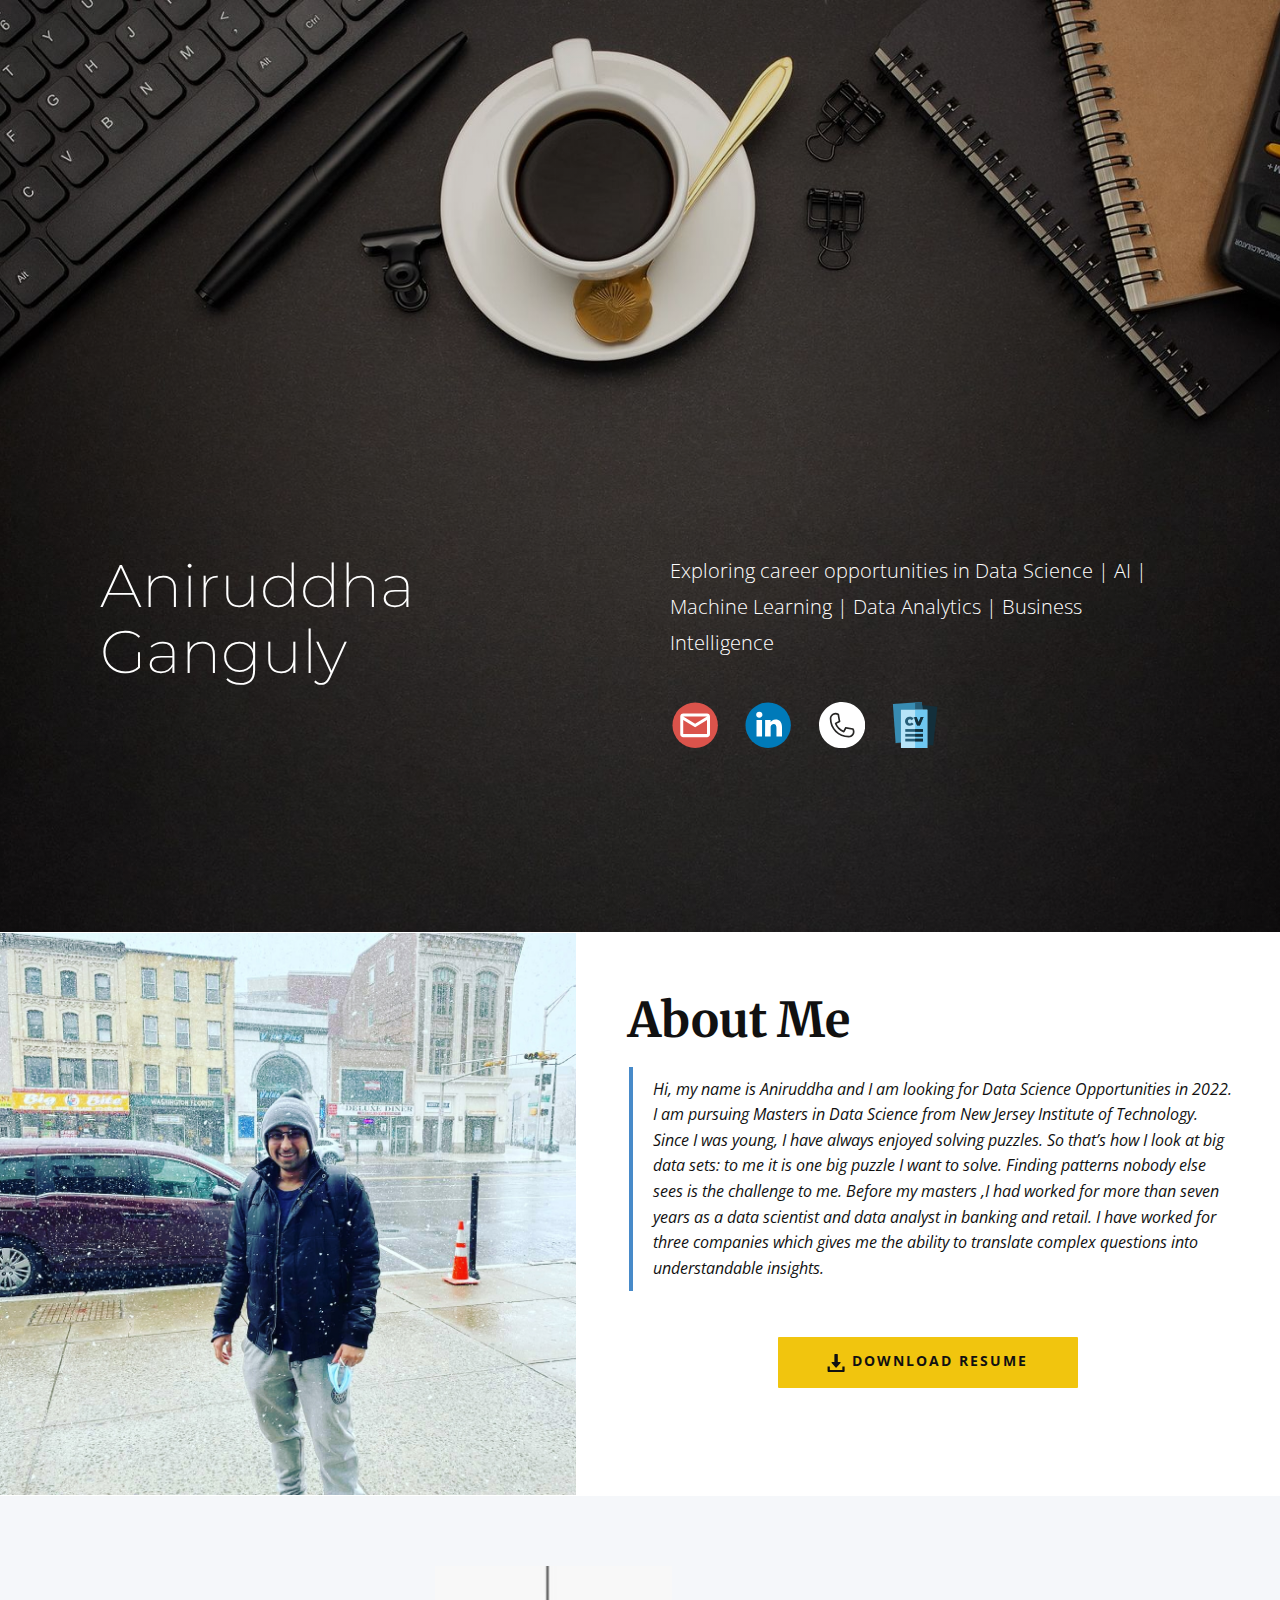
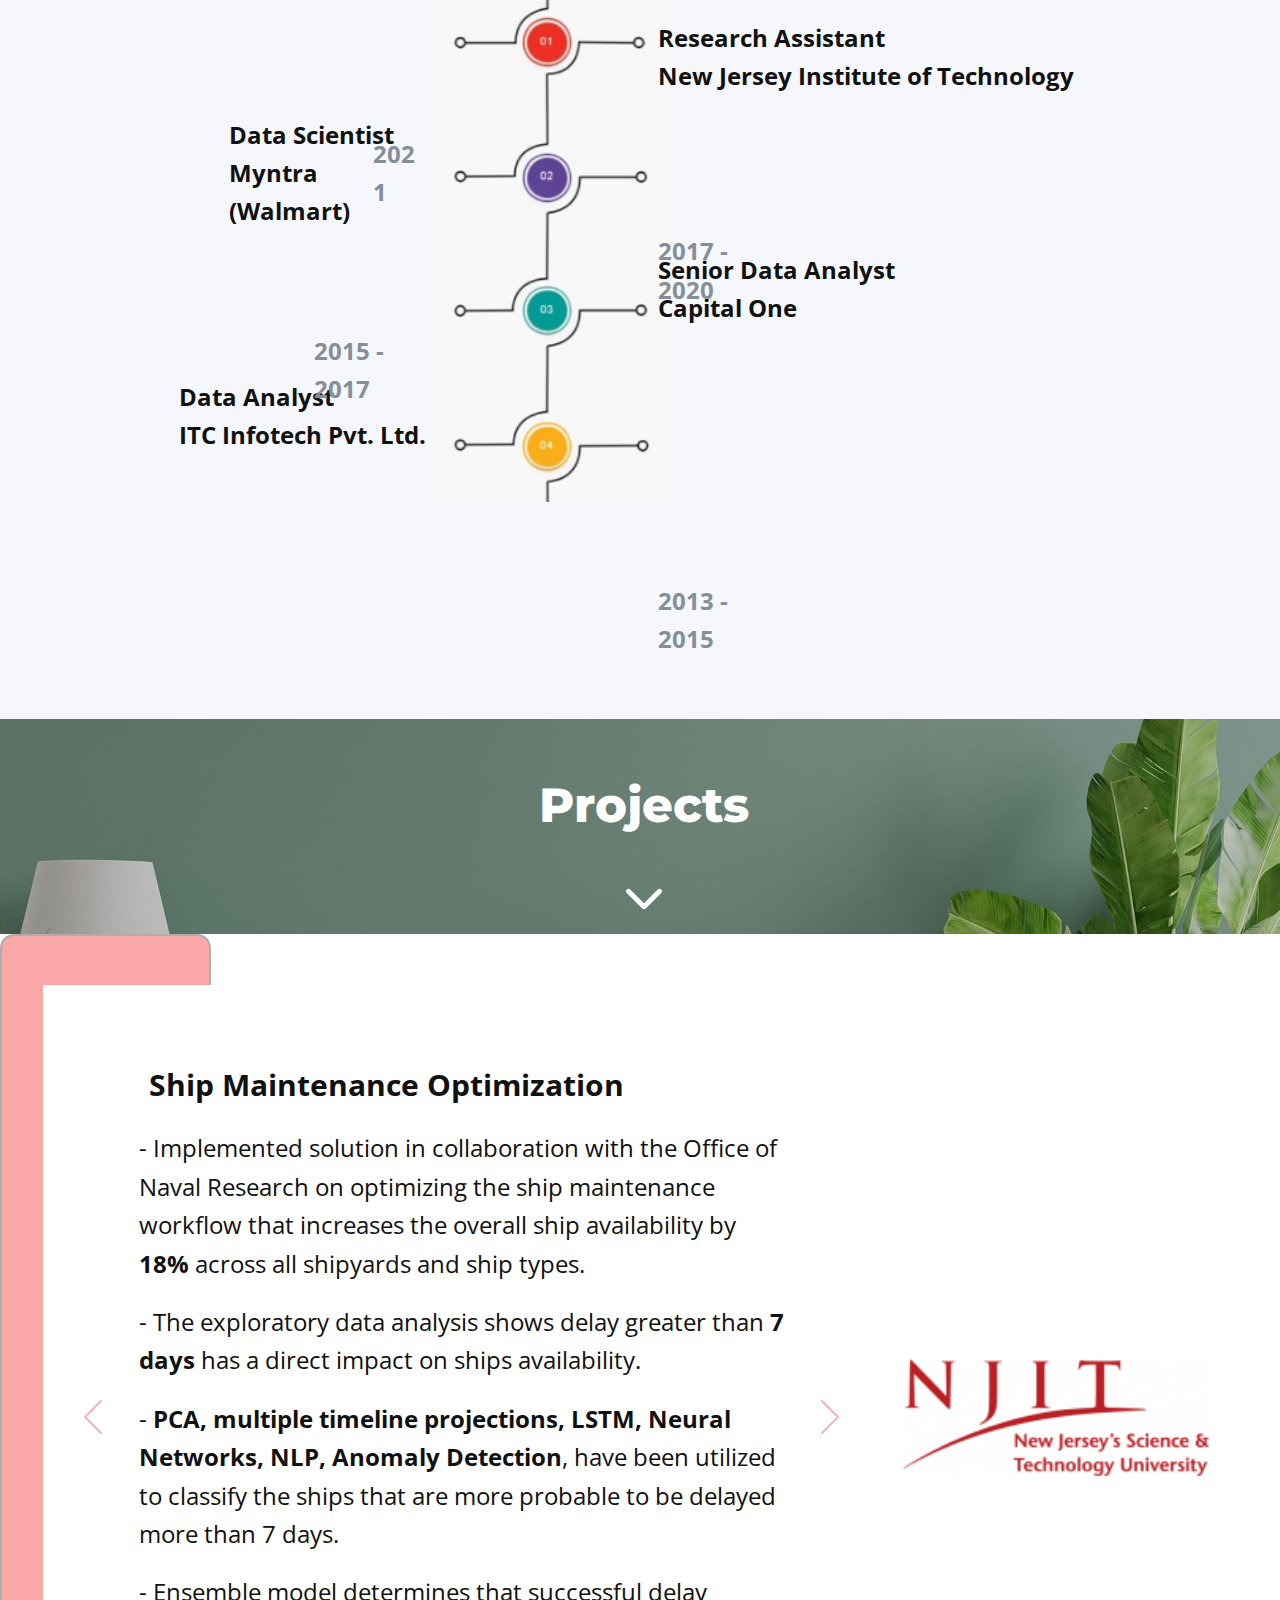
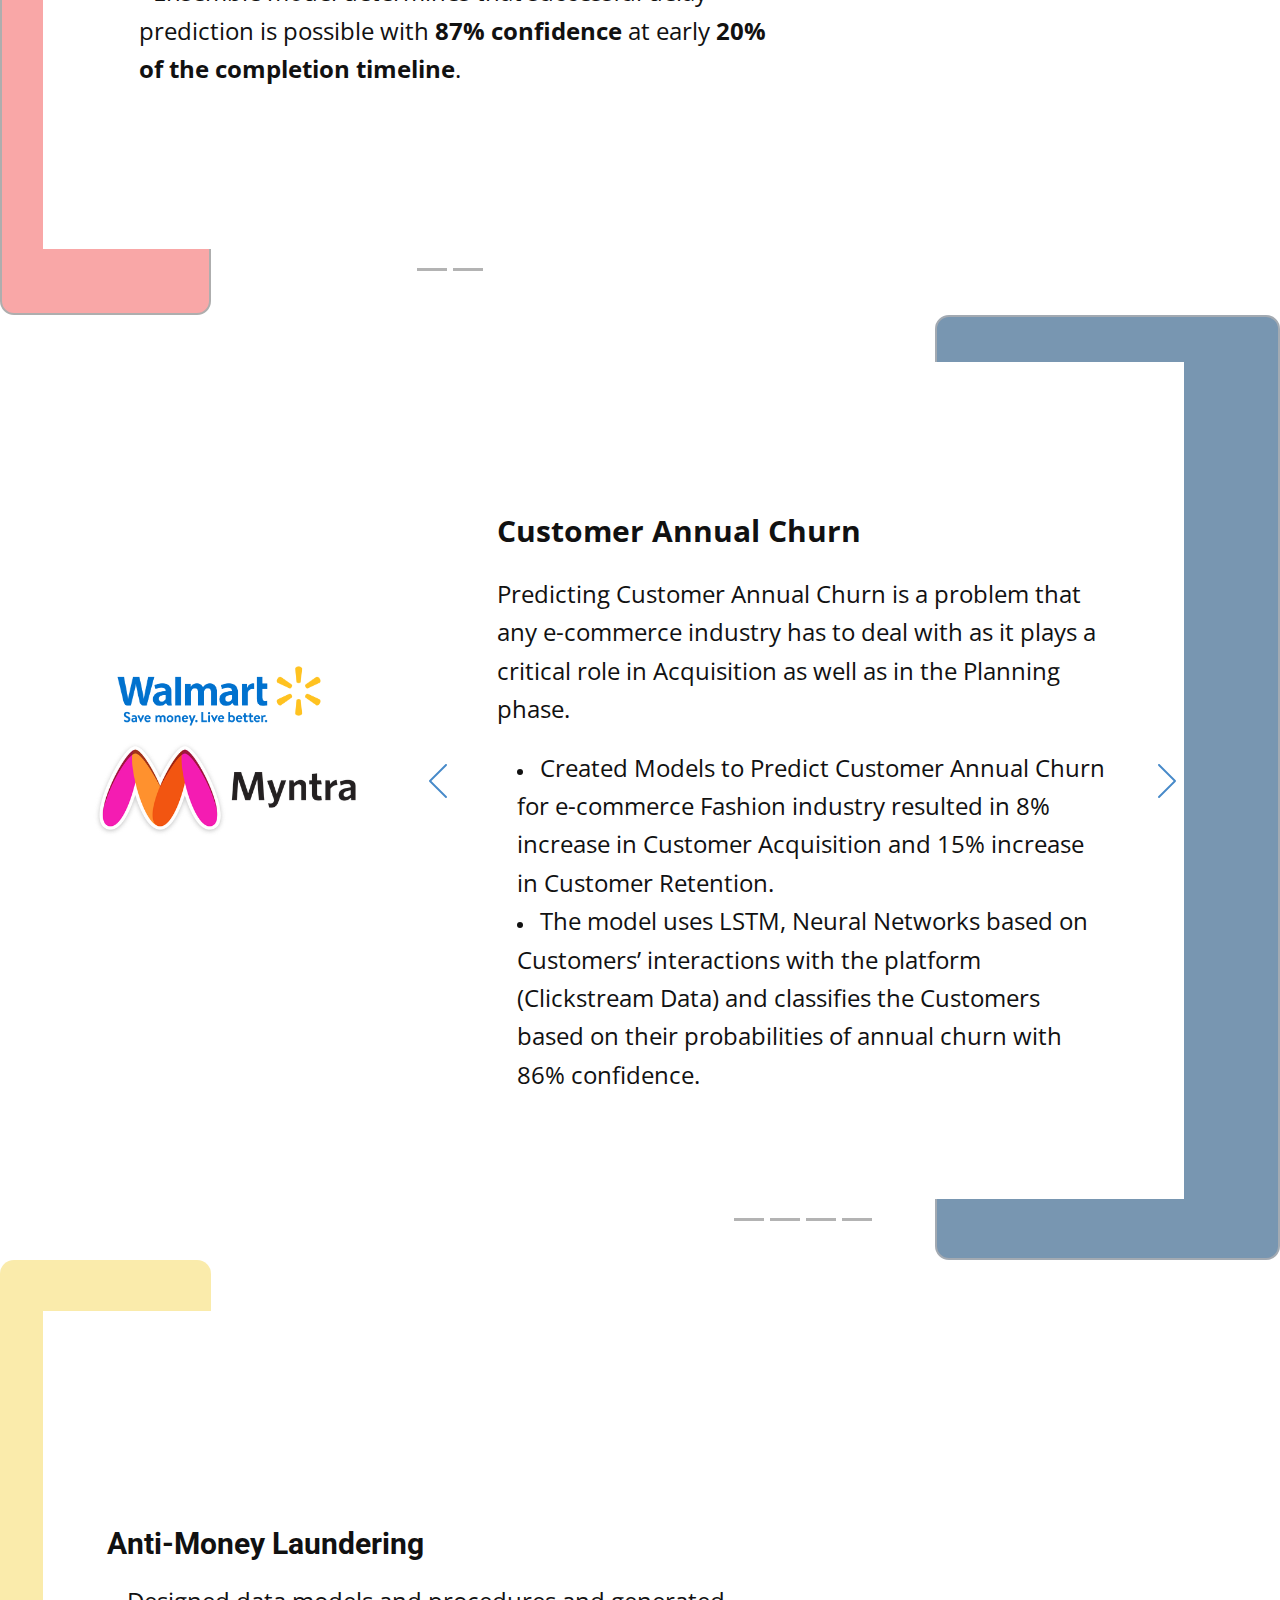
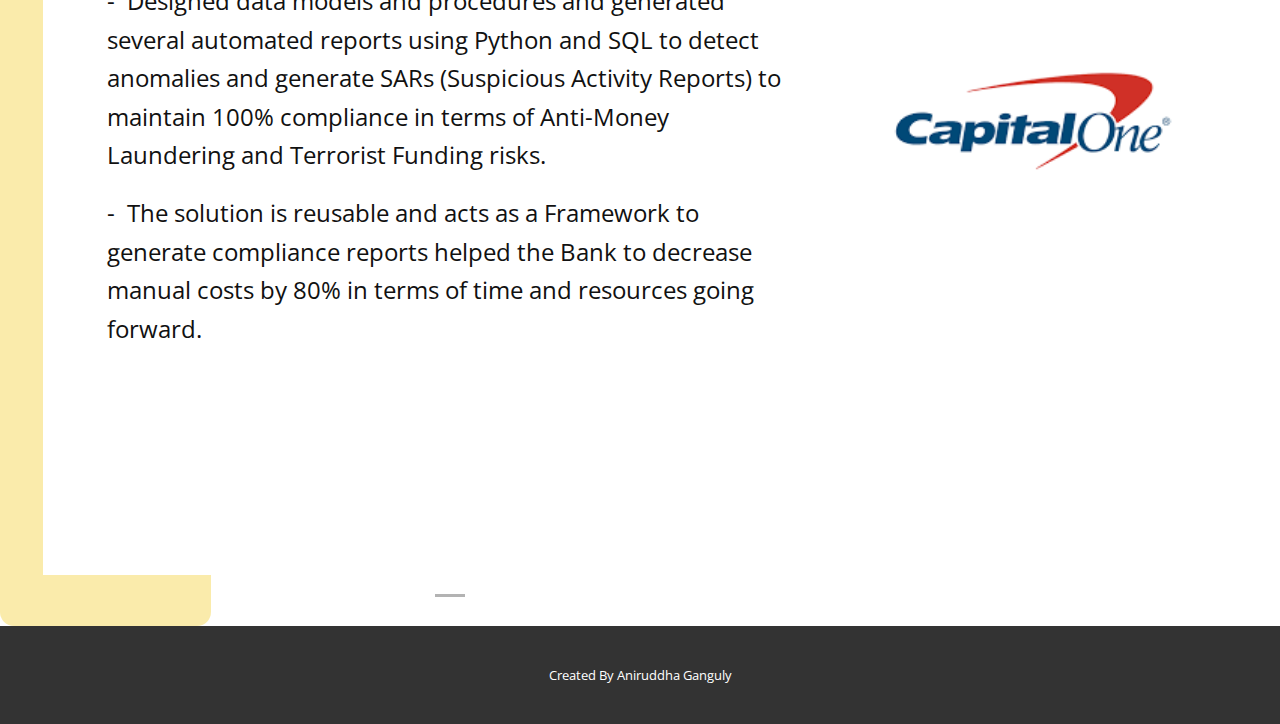
==== commit e4ee8fc8: "Update index.html" ====
--- a/index.html
+++ b/index.html
@@ -372,18 +372,9 @@
     
     
     <section class="u-backlink u-clearfix u-grey-80">
-      <a class="u-link" href="https://nicepage.com/website-templates" target="_blank">
-        <span>Website Templates</span>
-      </a>
       <p class="u-text">
-        <span>created with</span>
+        <span>Created By Aniruddha Ganguly</span>
       </p>
-      <a class="u-link" href="" target="_blank">
-        <span>Website Builder Software</span>
-      </a>. 
-    </section><span style="height: 64px; width: 64px; margin-left: 0px; margin-right: auto; margin-top: 0px; background-image: none; right: 20px; bottom: 20px" class="u-back-to-top u-black u-icon u-icon-circle u-opacity u-opacity-85 u-spacing-15 u-text-white" data-href="#">
-        <svg class="u-svg-link" preserveAspectRatio="xMidYMin slice" viewBox="0 0 551.13 551.13"><use xmlns:xlink="http://www.w3.org/1999/xlink" xlink:href="#svg-1d98"></use></svg>
-        <svg class="u-svg-content" enable-background="new 0 0 551.13 551.13" viewBox="0 0 551.13 551.13" xmlns="http://www.w3.org/2000/svg" id="svg-1d98"><path d="m275.565 189.451 223.897 223.897h51.668l-275.565-275.565-275.565 275.565h51.668z"></path></svg>
-    </span>
+    </section>
   </body>
-</html>+</html>
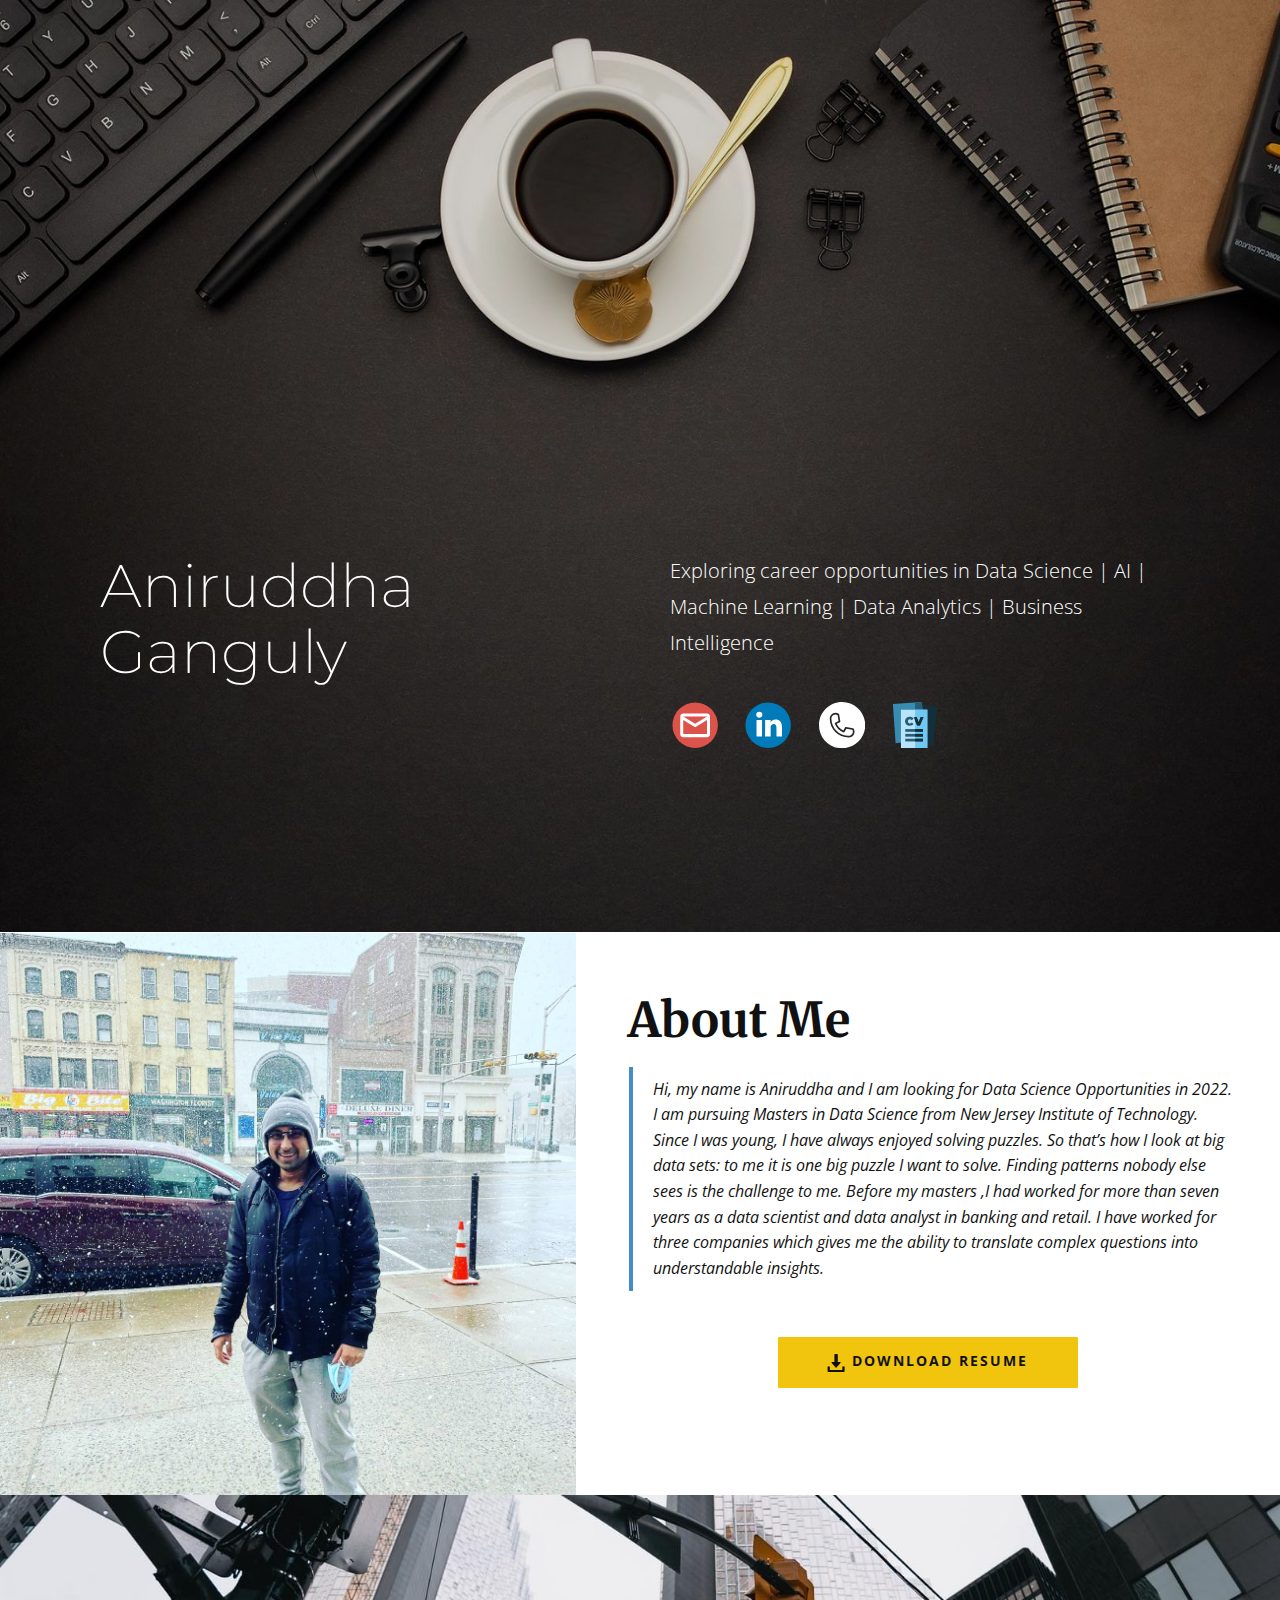
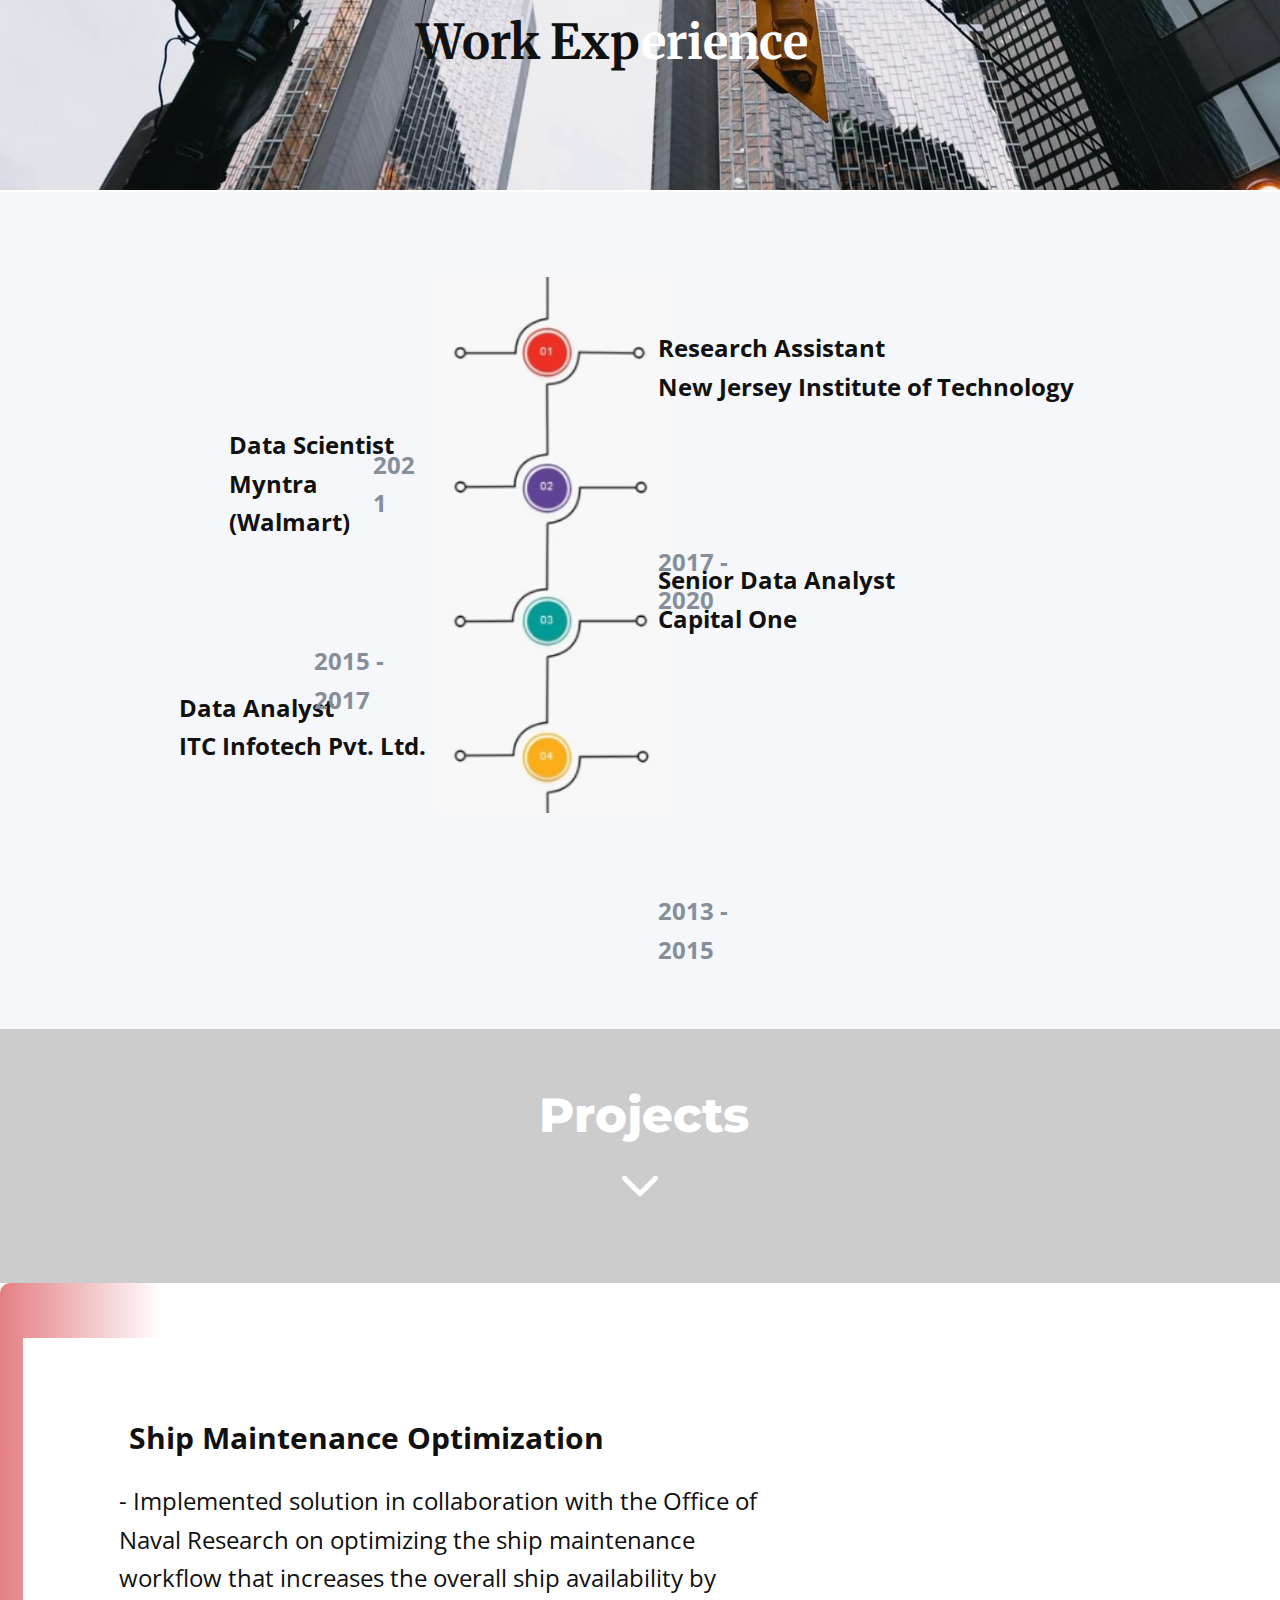
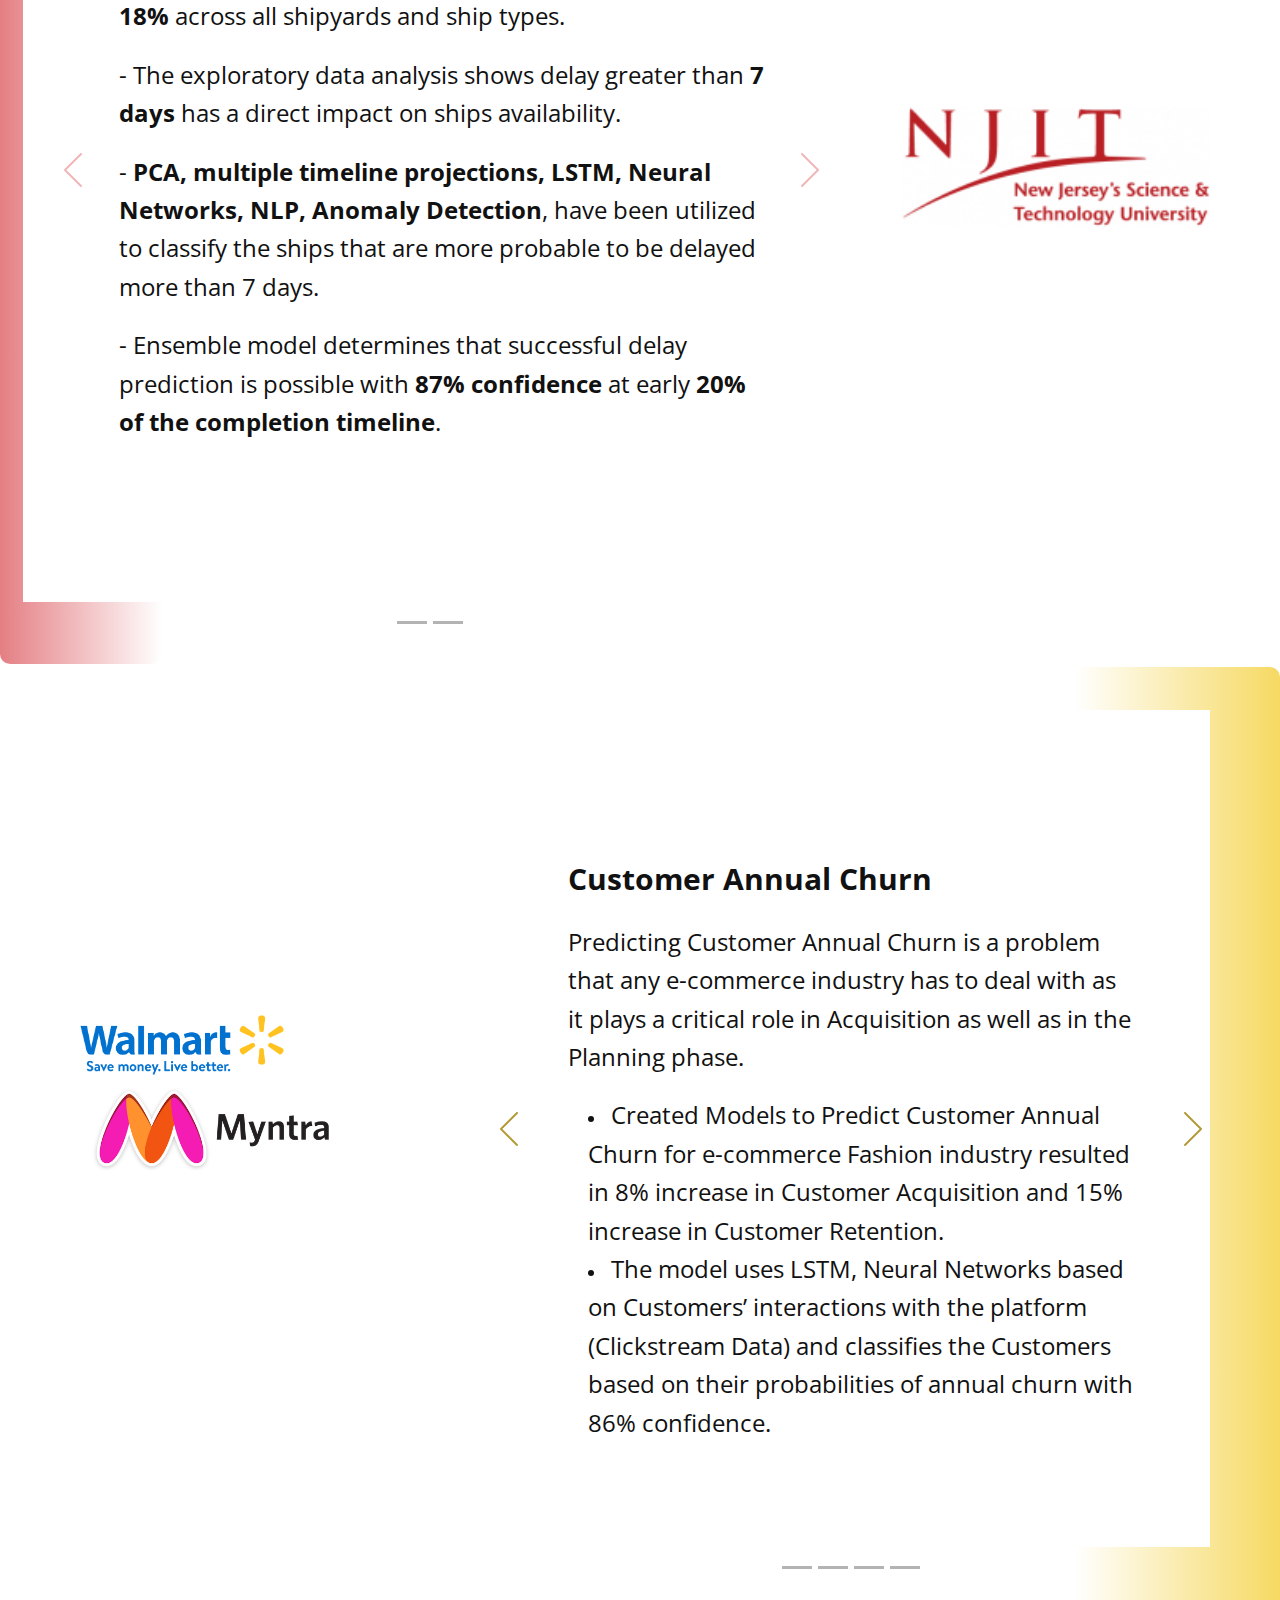
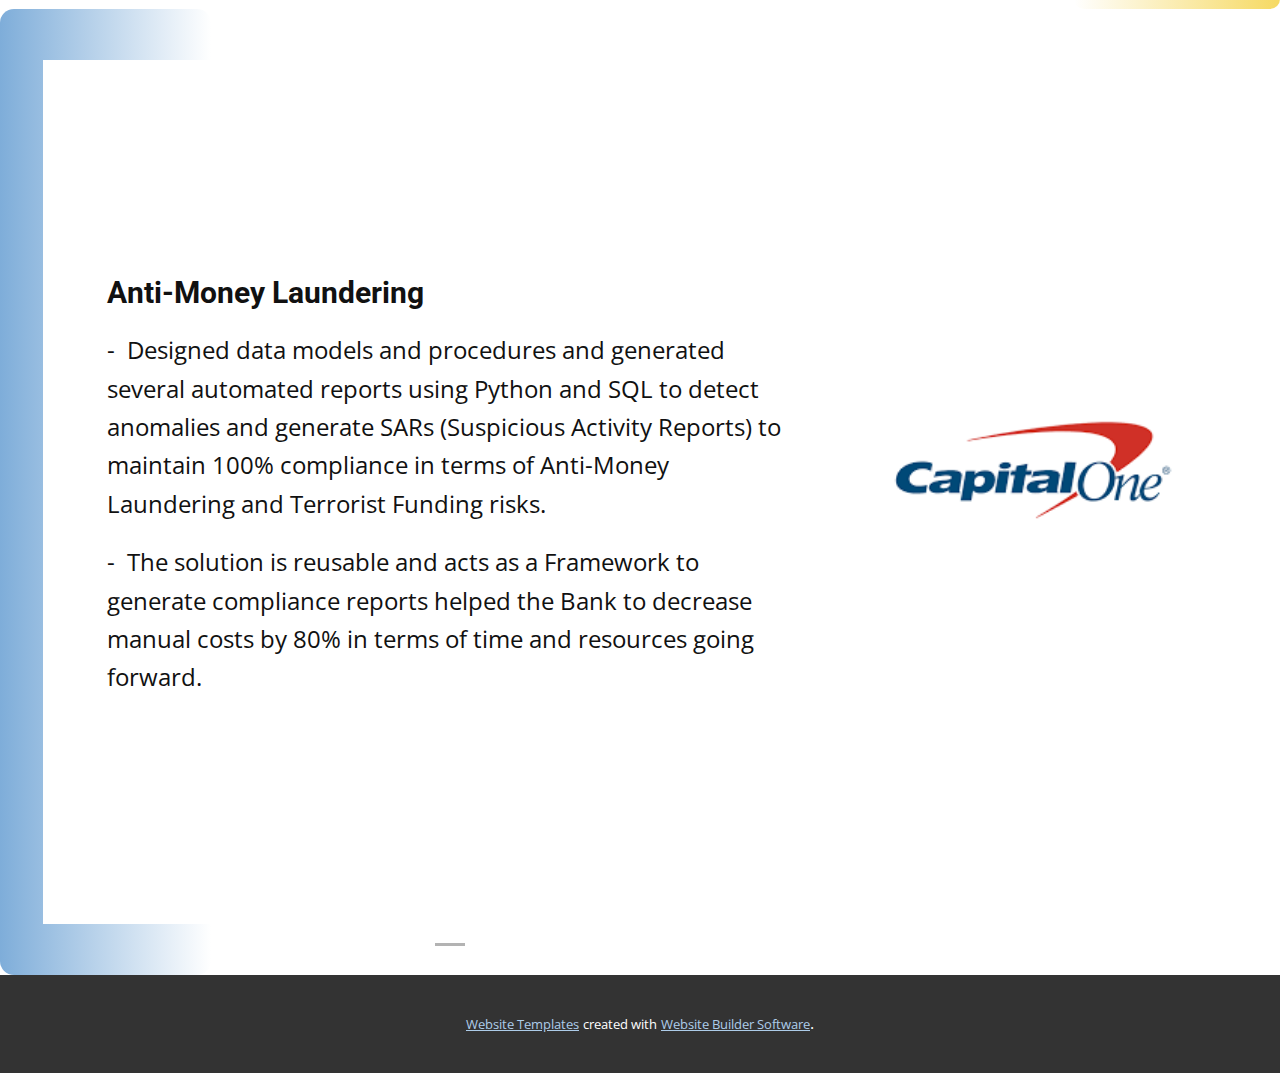
==== commit c2776e81: "Add files via upload" ====
--- a/index.html
+++ b/index.html
@@ -70,7 +70,7 @@
         </div>
       </div>
     </section>
-    <section class="u-clearfix u-valign-middle-lg u-valign-middle-md u-valign-middle-sm u-valign-middle-xl u-section-2" id="carousel_8d1f">
+    <section class="u-clearfix u-section-2" id="carousel_8d1f">
       <div class="u-clearfix u-expanded-width u-layout-wrap u-layout-wrap-1">
         <div class="u-layout">
           <div class="u-layout-row">
@@ -88,6 +88,9 @@
           </div>
         </div>
       </div>
+      <img class="u-expanded-width u-hidden-md u-hidden-sm u-hidden-xs u-image u-image-default u-image-2" src="images/pexels-photo-9714546.jpeg" alt="" data-image-width="1620" data-image-height="1080">
+      <h3 class="u-custom-font u-font-merriweather u-hidden-md u-hidden-sm u-hidden-xs u-text u-text-3">Work Exp<span class="u-text-body-alt-color">erience</span>
+      </h3>
     </section>
     <section class="u-clearfix u-hidden-md u-hidden-sm u-hidden-xs u-palette-5-light-3 u-section-3" id="sec-570a">
       <div class="u-clearfix u-sheet u-sheet-1">
@@ -124,7 +127,7 @@
       </div>
     </section>
     <section class="u-clearfix u-hidden-md u-hidden-sm u-hidden-xs u-section-5" id="carousel_d6d5">
-      <div class="u-align-left u-border-2 u-border-grey-90 u-custom-color-1 u-expanded-height-lg u-expanded-height-md u-expanded-height-xl u-left-0 u-opacity u-opacity-35 u-radius-14 u-shape u-shape-round u-shape-1"></div>
+      <div class="u-align-left u-expanded-height u-gradient u-left-0 u-opacity u-opacity-75 u-radius-10 u-shape u-shape-round u-shape-1"></div>
       <div id="carousel-8ef9" data-interval="5000" data-u-ride="carousel" class="u-carousel u-slider u-slider-1">
         <ol class="u-absolute-hcenter u-carousel-indicators u-carousel-indicators-1">
           <li data-u-target="#carousel-8ef9" class="u-active u-grey-30" data-u-slide-to="0"></li>
@@ -203,7 +206,7 @@
       <img class="u-image u-image-default u-preserve-proportions u-image-1" src="images/njit_logo_new.png" alt="" data-image-width="195" data-image-height="195">
     </section>
     <section class="u-clearfix u-hidden-md u-hidden-sm u-hidden-xs u-section-6" id="carousel_39b1">
-      <div class="u-align-left u-border-2 u-border-palette-5-dark-1 u-expanded-height u-hidden-md u-hidden-sm u-hidden-xs u-left-0 u-opacity u-opacity-75 u-palette-1-dark-1 u-radius-14 u-shape u-shape-round u-shape-1"></div>
+      <div class="u-align-left u-gradient u-hidden-md u-hidden-sm u-hidden-xs u-left-0 u-opacity u-opacity-65 u-radius-10 u-shape u-shape-round u-shape-1"></div>
       <div id="carousel-3c23" data-interval="5000" data-u-ride="carousel" class="u-carousel u-slider u-slider-1">
         <ol class="u-absolute-hcenter u-carousel-indicators u-carousel-indicators-1">
           <li data-u-target="#carousel-3c23" class="u-active u-grey-30" data-u-slide-to="0"></li>
@@ -307,14 +310,14 @@
             </div>
           </div>
         </div>
-        <a class="u-absolute-vcenter u-carousel-control u-carousel-control-prev u-icon-circle u-text-palette-1-base u-carousel-control-1" href="#carousel-3c23" role="button" data-u-slide="prev">
+        <a class="u-absolute-vcenter u-carousel-control u-carousel-control-prev u-icon-circle u-text-palette-3-dark-1 u-carousel-control-1" href="#carousel-3c23" role="button" data-u-slide="prev">
           <span aria-hidden="true">
             <svg viewBox="0 0 477.175 477.175"><path d="M145.188,238.575l215.5-215.5c5.3-5.3,5.3-13.8,0-19.1s-13.8-5.3-19.1,0l-225.1,225.1c-5.3,5.3-5.3,13.8,0,19.1l225.1,225
                     c2.6,2.6,6.1,4,9.5,4s6.9-1.3,9.5-4c5.3-5.3,5.3-13.8,0-19.1L145.188,238.575z"></path></svg>
           </span>
           <span class="sr-only">Previous</span>
         </a>
-        <a class="u-absolute-vcenter u-carousel-control u-carousel-control-next u-icon-circle u-text-palette-1-base u-carousel-control-2" href="#carousel-3c23" role="button" data-u-slide="next">
+        <a class="u-absolute-vcenter u-carousel-control u-carousel-control-next u-icon-circle u-text-palette-3-dark-1 u-carousel-control-2" href="#carousel-3c23" role="button" data-u-slide="next">
           <span aria-hidden="true">
             <svg viewBox="0 0 477.175 477.175"><path d="M360.731,229.075l-225.1-225.1c-5.3-5.3-13.8-5.3-19.1,0s-5.3,13.8,0,19.1l215.5,215.5l-215.5,215.5
                     c-5.3,5.3-5.3,13.8,0,19.1c2.6,2.6,6.1,4,9.5,4c3.4,0,6.9-1.3,9.5-4l225.1-225.1C365.931,242.875,365.931,234.275,360.731,229.075z"></path></svg>
@@ -326,7 +329,7 @@
       <img class="u-image u-image-default u-image-2" src="images/Myntra_logo.png" alt="" data-image-width="519" data-image-height="192">
     </section>
     <section class="u-clearfix u-hidden-md u-hidden-sm u-hidden-xs u-valign-middle-xl u-section-7" id="sec-1624">
-      <div class="u-align-left u-expanded-height u-left-0 u-opacity u-opacity-35 u-palette-3-base u-radius-14 u-shape u-shape-round u-shape-1"></div>
+      <div class="u-align-left u-expanded-height u-gradient u-left-0 u-opacity u-opacity-70 u-radius-14 u-shape u-shape-round u-shape-1"></div>
       <div id="carousel-abbf" data-interval="5000" data-u-ride="carousel" class="u-carousel u-slider u-slider-1">
         <ol class="u-absolute-hcenter u-carousel-indicators u-carousel-indicators-1">
           <li data-u-target="#carousel-abbf" class="u-active u-grey-30" data-u-slide-to="0"></li>
@@ -372,9 +375,15 @@
     
     
     <section class="u-backlink u-clearfix u-grey-80">
+      <a class="u-link" href="https://nicepage.com/website-templates" target="_blank">
+        <span>Website Templates</span>
+      </a>
       <p class="u-text">
-        <span>Created By Aniruddha Ganguly</span>
+        <span>created with</span>
       </p>
+      <a class="u-link" href="" target="_blank">
+        <span>Website Builder Software</span>
+      </a>. 
     </section>
   </body>
-</html>
+</html>--- a/Aniruddha-Ganguly.css
+++ b/Aniruddha-Ganguly.css
@@ -180,12 +180,12 @@
     min-height: 100px;
   }
 } .u-section-2 {
-  min-height: 564px;
+  min-height: 859px;
 }
 
 .u-section-2 .u-layout-wrap-1 {
   margin-top: 1px;
-  margin-bottom: 1px;
+  margin-bottom: 0;
 }
 
 .u-section-2 .u-image-1 {
@@ -230,14 +230,22 @@
   font-size: 1.3em;
 }
 
+.u-section-2 .u-image-2 {
+  height: 295px;
+  margin-bottom: 0;
+  margin-top: 0;
+}
+
+.u-section-2 .u-text-3 {
+  font-size: 3rem;
+  font-weight: 700;
+  width: 449px;
+  margin: -176px auto 120px;
+}
+
 @media (max-width: 1199px) {
    .u-section-2 {
-    min-height: 516px;
-  }
-
-  .u-section-2 .u-layout-wrap-1 {
-    margin-top: 11px;
-    margin-bottom: 11px;
+    min-height: 760px;
   }
 
   .u-section-2 .u-image-1 {
@@ -269,7 +277,7 @@
 
 @media (max-width: 991px) {
    .u-section-2 {
-    min-height: 938px;
+    min-height: 652px;
   }
 
   .u-section-2 .u-image-1 {
@@ -291,7 +299,7 @@
 
 @media (max-width: 767px) {
    .u-section-2 {
-    min-height: 1520px;
+    min-height: 1736px;
   }
 
   .u-section-2 .u-image-1 {
@@ -311,11 +319,7 @@
 
 @media (max-width: 575px) {
    .u-section-2 {
-    min-height: 1234px;
-  }
-
-  .u-section-2 .u-layout-wrap-1 {
-    margin-bottom: 60px;
+    min-height: 1448px;
   }
 
   .u-section-2 .u-image-1 {
@@ -342,18 +346,23 @@
     margin-top: 22px;
     margin-left: 10px;
   }
+
+  .u-section-2 .u-text-3 {
+    font-size: 1.5rem;
+    width: 340px;
+  }
 } .u-section-3 {
   background-image: none;
 }
 
 .u-section-3 .u-sheet-1 {
-  min-height: 722px;
+  min-height: 737px;
 }
 
 .u-section-3 .u-group-1 {
   width: 981px;
   min-height: 538px;
-  margin: 70px 50px 60px auto;
+  margin: 85px 50px 60px auto;
 }
 
 .u-section-3 .u-container-layout-1 {
@@ -634,12 +643,12 @@
     margin-left: 166px;
   }
 } .u-section-4 {
-  background-image: linear-gradient(0deg, rgba(0,0,0,0.2), rgba(0,0,0,0.2)), url("images/fgg-min.jpg");
+  background-image: linear-gradient(0deg, rgba(0,0,0,0.2), rgba(0,0,0,0.2)), url("images/fgg-min1.jpg");
   background-position: 50% 50%;
 }
 
 .u-section-4 .u-sheet-1 {
-  min-height: 215px;
+  min-height: 254px;
 }
 
 .u-section-4 .u-text-1 {
@@ -654,7 +663,7 @@
 .u-section-4 .u-icon-1 {
   width: 36px;
   height: 36px;
-  margin: 50px 548px 17px auto;
+  margin: 26px auto 60px;
 }
 
 @media (max-width: 1199px) {
@@ -671,7 +680,6 @@
 
   .u-section-4 .u-icon-1 {
     margin-top: 92px;
-    margin-right: auto;
     margin-bottom: 32px;
   }
 }
@@ -720,8 +728,8 @@
 }
 
 .u-section-5 .u-shape-1 {
-  width: calc(((100% - 1140px) / 2) + 141px);
-  background-image: none;
+  width: calc(((100% - 1140px) / 2) + 92px);
+  background-image: linear-gradient(to right, #db545a, white);
   left: 0;
   right: auto;
 }
@@ -729,7 +737,8 @@
 .u-section-5 .u-slider-1 {
   width: 813px;
   min-height: 864px;
-  margin: 51px auto 0 calc(((100% - 1140px) / 2) + -27px);
+  height: auto;
+  margin: 55px auto 0 calc(((100% - 1140px) / 2) + -47px);
 }
 
 .u-section-5 .u-carousel-indicators-1 {
@@ -786,7 +795,7 @@
 .u-section-5 .u-image-1 {
   width: 308px;
   height: 307px;
-  margin: -585px calc(((100% - 1140px) / 2)) 60px auto;
+  margin: -589px calc(((100% - 1140px) / 2)) 60px auto;
 }
 
 @media (max-width: 1199px) {
@@ -795,13 +804,12 @@
   }
 
   .u-section-5 .u-shape-1 {
-    width: calc(((100% - 940px) / 2) + 141px);
+    width: calc(((100% - 940px) / 2) + 92px);
   }
 
   .u-section-5 .u-slider-1 {
     width: 671px;
     min-height: 849px;
-    height: auto;
     margin-top: 34px;
     margin-left: calc(((100% - 940px) / 2) + -37px);
   }
@@ -846,7 +854,7 @@
 
 @media (max-width: 991px) {
   .u-section-5 .u-shape-1 {
-    width: calc(((100% - 720px) / 2) + 141px);
+    width: calc(((100% - 720px) / 2) + 92px);
   }
 
   .u-section-5 .u-slider-1 {
@@ -881,12 +889,7 @@
 
 @media (max-width: 767px) {
   .u-section-5 .u-shape-1 {
-    width: calc(((100% - 540px) / 2) + 141px);
-    height: 1172px;
-    left: auto;
-    bottom: auto;
-    right: auto;
-    top: auto;
+    width: calc(((100% - 540px) / 2) + 92px);
   }
 
   .u-section-5 .u-slider-1 {
@@ -915,7 +918,7 @@
   }
 
   .u-section-5 .u-shape-1 {
-    width: calc(((100% - 340px) / 2) + 141px);
+    width: calc(((100% - 340px) / 2) + 92px);
   }
 
   .u-section-5 .u-slider-1 {
@@ -964,16 +967,17 @@
 }
 
 .u-section-6 .u-shape-1 {
-  width: calc(((100% - 1140px) / 2) + 275px);
-  background-image: none;
-  left: auto;
-  right: 0;
+  width: 206px;
+  background-image: linear-gradient(to right, white, #f1c50e);
+  height: 942px;
+  margin: 3px 0 0 auto;
 }
 
 .u-section-6 .u-slider-1 {
-  width: 763px;
+  width: 718px;
   min-height: 837px;
-  margin: 47px calc(((100% - 1140px) / 2) + 26px) 0 auto;
+  height: auto;
+  margin: -899px calc(((100% - 1140px) / 2)) 0 auto;
 }
 
 .u-section-6 .u-carousel-indicators-1 {
@@ -1056,31 +1060,23 @@
 .u-section-6 .u-image-1 {
   width: 224px;
   height: 92px;
-  margin: -549px auto 0 calc(((100% - 1140px) / 2) + 37px);
+  margin: -548px auto 0 calc(((100% - 1140px) / 2));
 }
 
 .u-section-6 .u-image-2 {
-  width: 308px;
-  height: 114px;
-  margin: -10px auto 60px calc(((100% - 1140px) / 2));
+  width: 279px;
+  height: 98px;
+  margin: -11px auto 60px calc(((100% - 1140px) / 2));
 }
 
 @media (max-width: 1199px) {
-  .u-section-6 .u-shape-1 {
-    width: calc(((100% - 940px) / 2) + 275px);
-  }
-
   .u-section-6 .u-slider-1 {
-    width: 646px;
-    height: auto;
-    margin-right: calc(((100% - 940px) / 2) + -14px);
+    margin-right: calc(((100% - 940px) / 2));
   }
 
   .u-section-6 .u-text-1 {
-    width: auto;
-    margin-top: 0;
-    margin-left: 20px;
-    margin-right: 20px;
+    margin-left: 0;
+    margin-right: 0;
   }
 
   .u-section-6 .u-text-2 {
@@ -1105,32 +1101,17 @@
   }
 
   .u-section-6 .u-image-1 {
-    width: 197px;
-    height: 68px;
-    margin-top: -535px;
-    margin-left: calc(((100% - 940px) / 2) + 50px);
+    margin-left: calc(((100% - 940px) / 2));
   }
 
   .u-section-6 .u-image-2 {
-    width: 247px;
-    height: 78px;
-    margin-top: 0;
     margin-left: calc(((100% - 940px) / 2));
   }
 }
 
 @media (max-width: 991px) {
-  .u-section-6 .u-shape-1 {
-    width: calc(((100% - 720px) / 2) + 275px);
-  }
-
   .u-section-6 .u-slider-1 {
     margin-right: calc(((100% - 720px) / 2));
-  }
-
-  .u-section-6 .u-text-1 {
-    margin-left: 0;
-    margin-right: 0;
   }
 
   .u-section-6 .u-text-2 {
@@ -1153,9 +1134,7 @@
   }
 
   .u-section-6 .u-image-1 {
-    margin-top: 20px;
-    margin-right: calc(((100% - 720px) / 2));
-    margin-left: auto;
+    margin-left: calc(((100% - 720px) / 2));
   }
 
   .u-section-6 .u-image-2 {
@@ -1164,10 +1143,6 @@
 }
 
 @media (max-width: 767px) {
-  .u-section-6 .u-shape-1 {
-    width: calc(((100% - 540px) / 2) + 275px);
-  }
-
   .u-section-6 .u-slider-1 {
     width: 540px;
     margin-right: calc(((100% - 540px) / 2));
@@ -1193,7 +1168,7 @@
   }
 
   .u-section-6 .u-image-1 {
-    margin-right: calc(((100% - 540px) / 2));
+    margin-left: calc(((100% - 540px) / 2));
   }
 
   .u-section-6 .u-image-2 {
@@ -1206,15 +1181,9 @@
     min-height: 1311px;
   }
 
-  .u-section-6 .u-shape-1 {
-    width: calc(((100% - 340px) / 2) + 275px);
-  }
-
   .u-section-6 .u-slider-1 {
     width: 340px;
-    min-height: 740px;
-    margin-top: 92px;
-    margin-right: auto;
+    margin-right: calc(((100% - 340px) / 2));
   }
 
   .u-section-6 .u-carousel-control-1 {
@@ -1226,13 +1195,10 @@
   }
 
   .u-section-6 .u-image-1 {
-    margin-top: -832px;
-    margin-right: auto;
-    margin-left: calc(((100% - 340px) / 2) + 42px);
+    margin-left: calc(((100% - 340px) / 2));
   }
 
   .u-section-6 .u-image-2 {
-    margin-top: -37px;
     margin-left: calc(((100% - 340px) / 2));
   }
 } .u-section-7 {
@@ -1241,7 +1207,7 @@
 
 .u-section-7 .u-shape-1 {
   width: calc(((100% - 1140px) / 2) + 141px);
-  background-image: none;
+  background-image: linear-gradient(to right, #478ac9, white);
   left: 0;
   right: auto;
 }
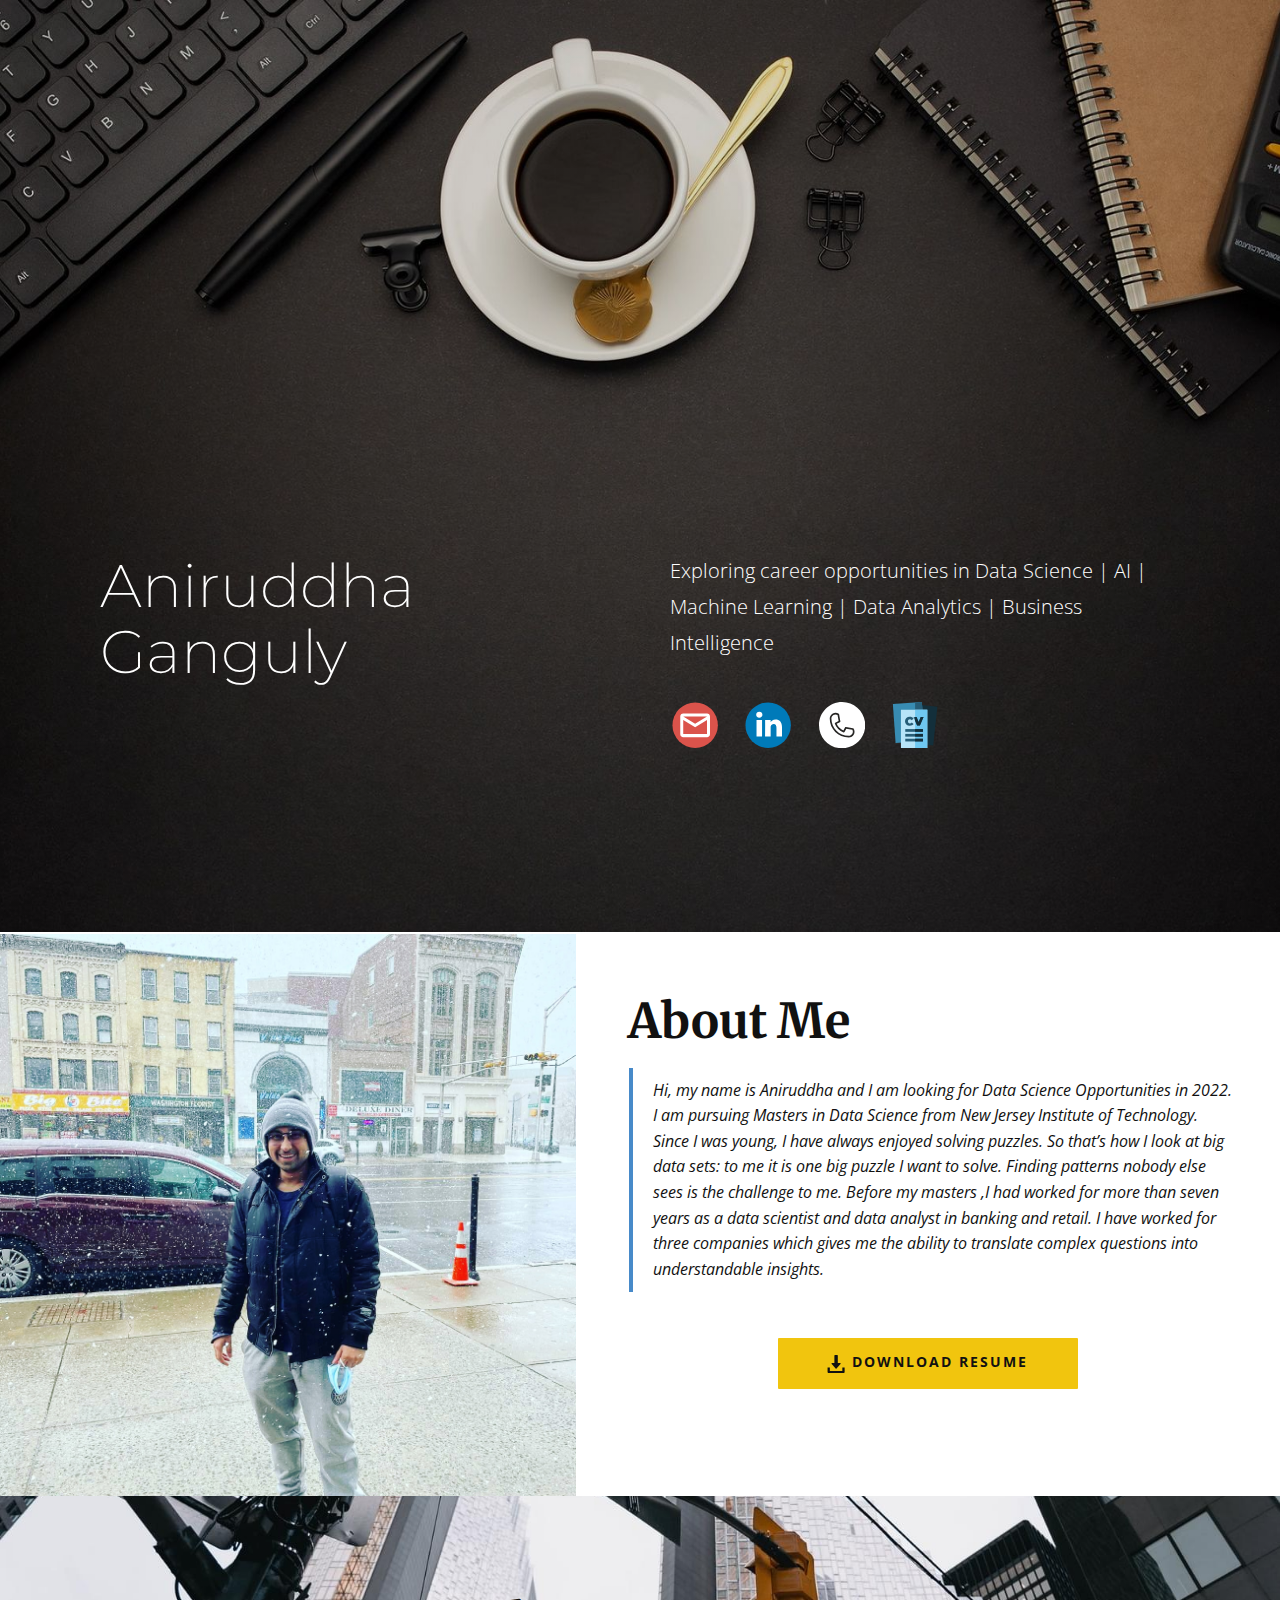
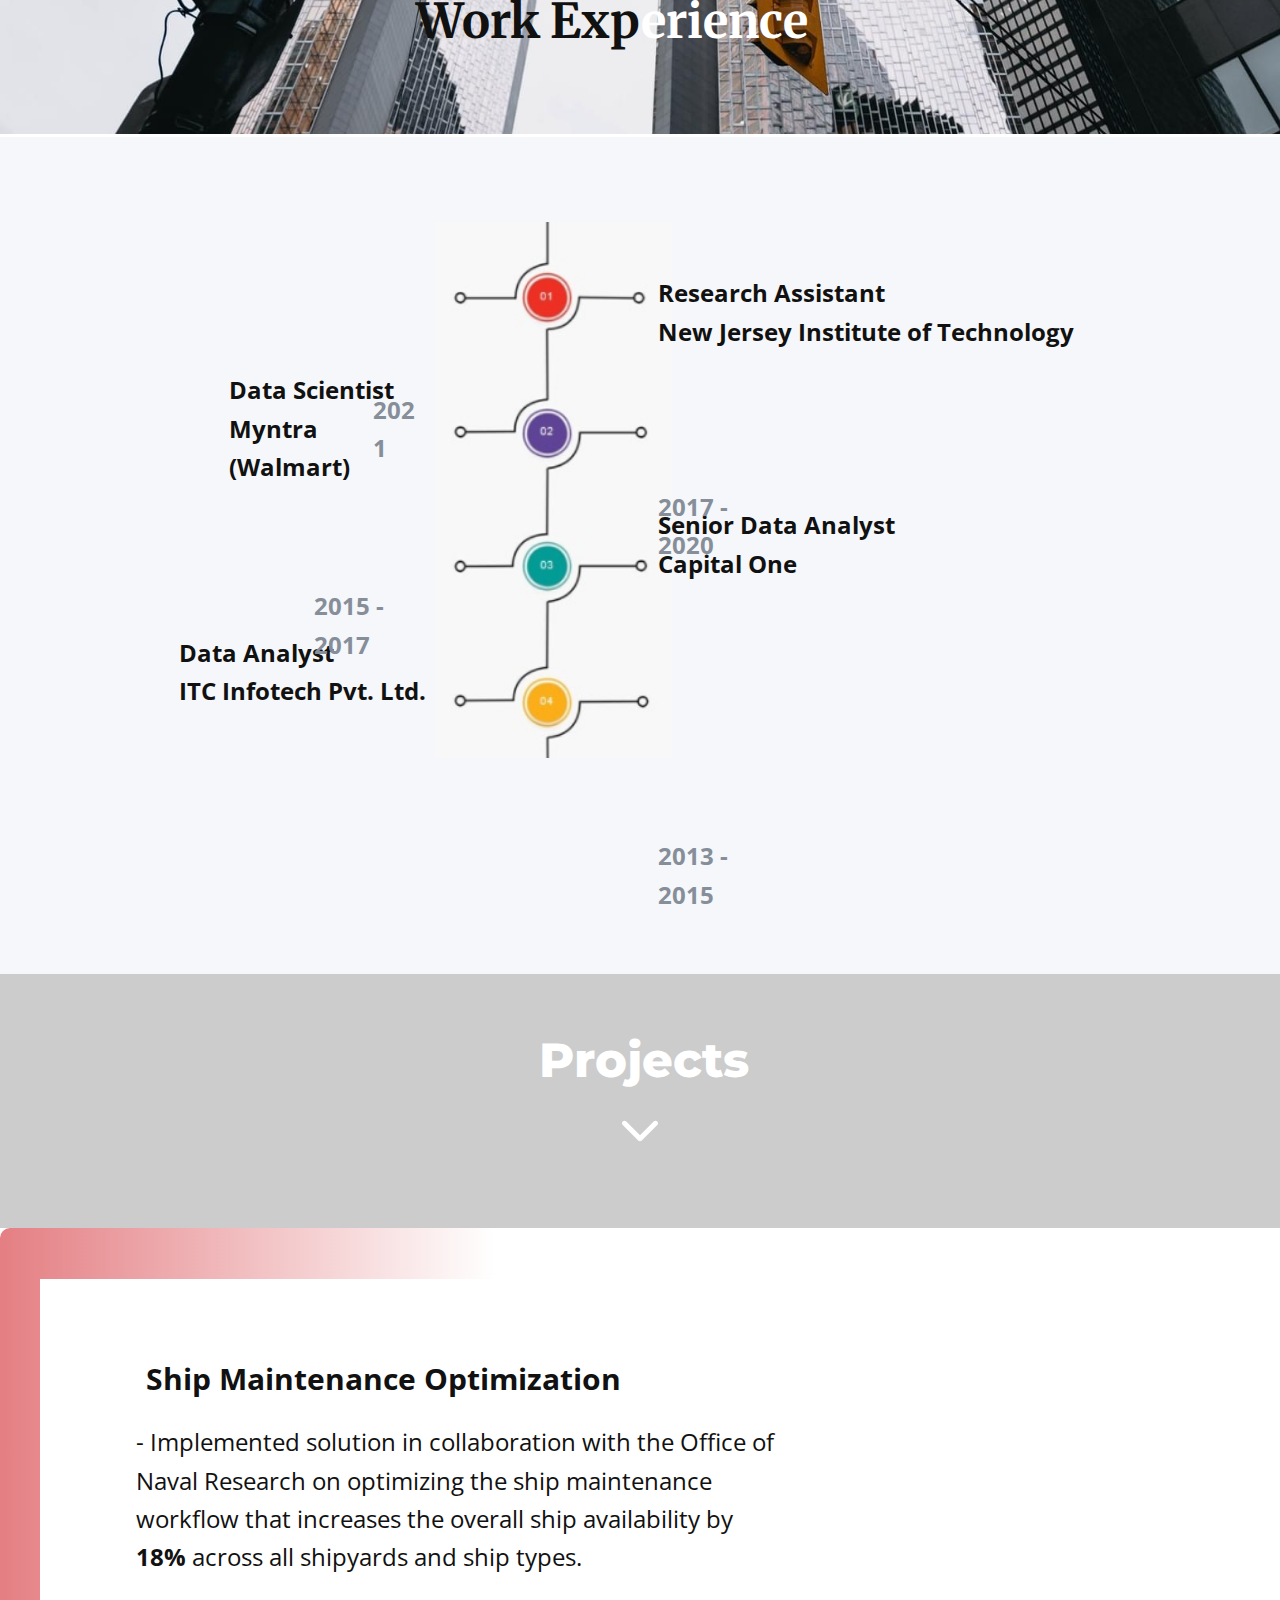
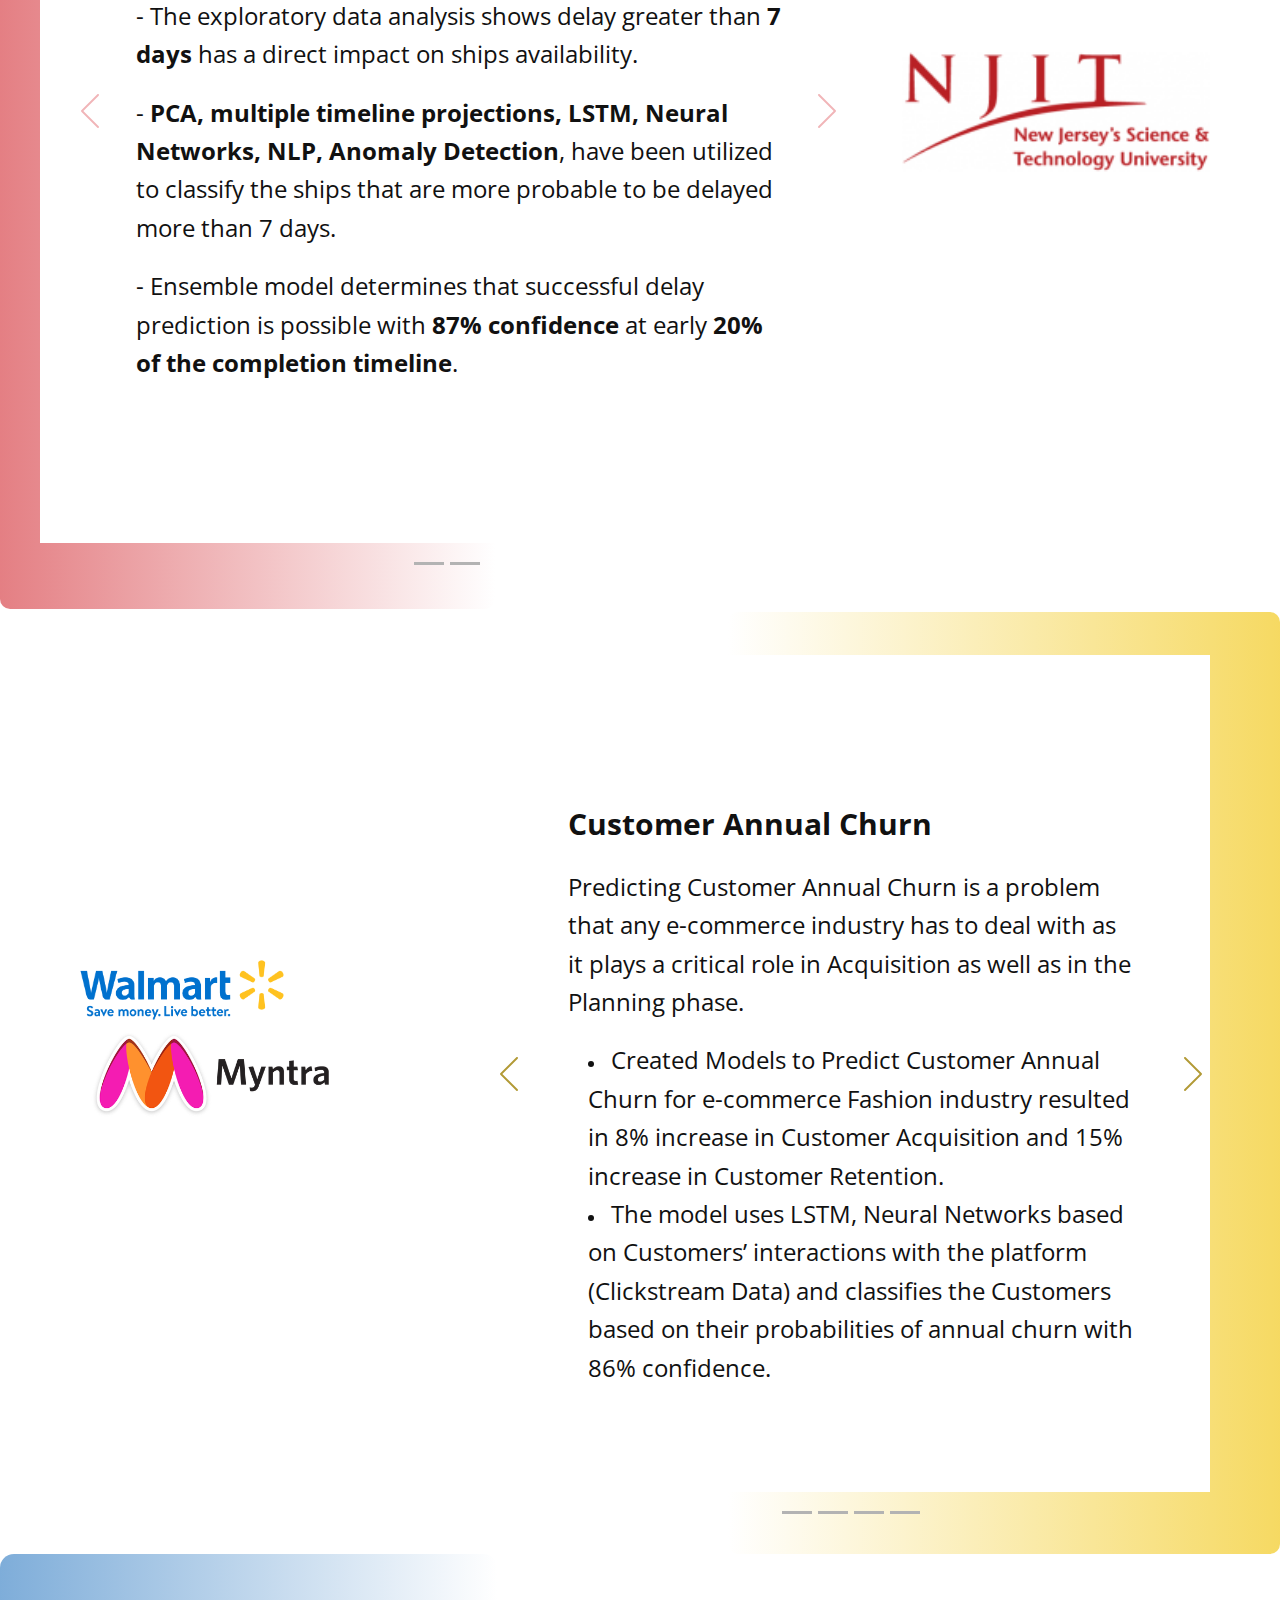
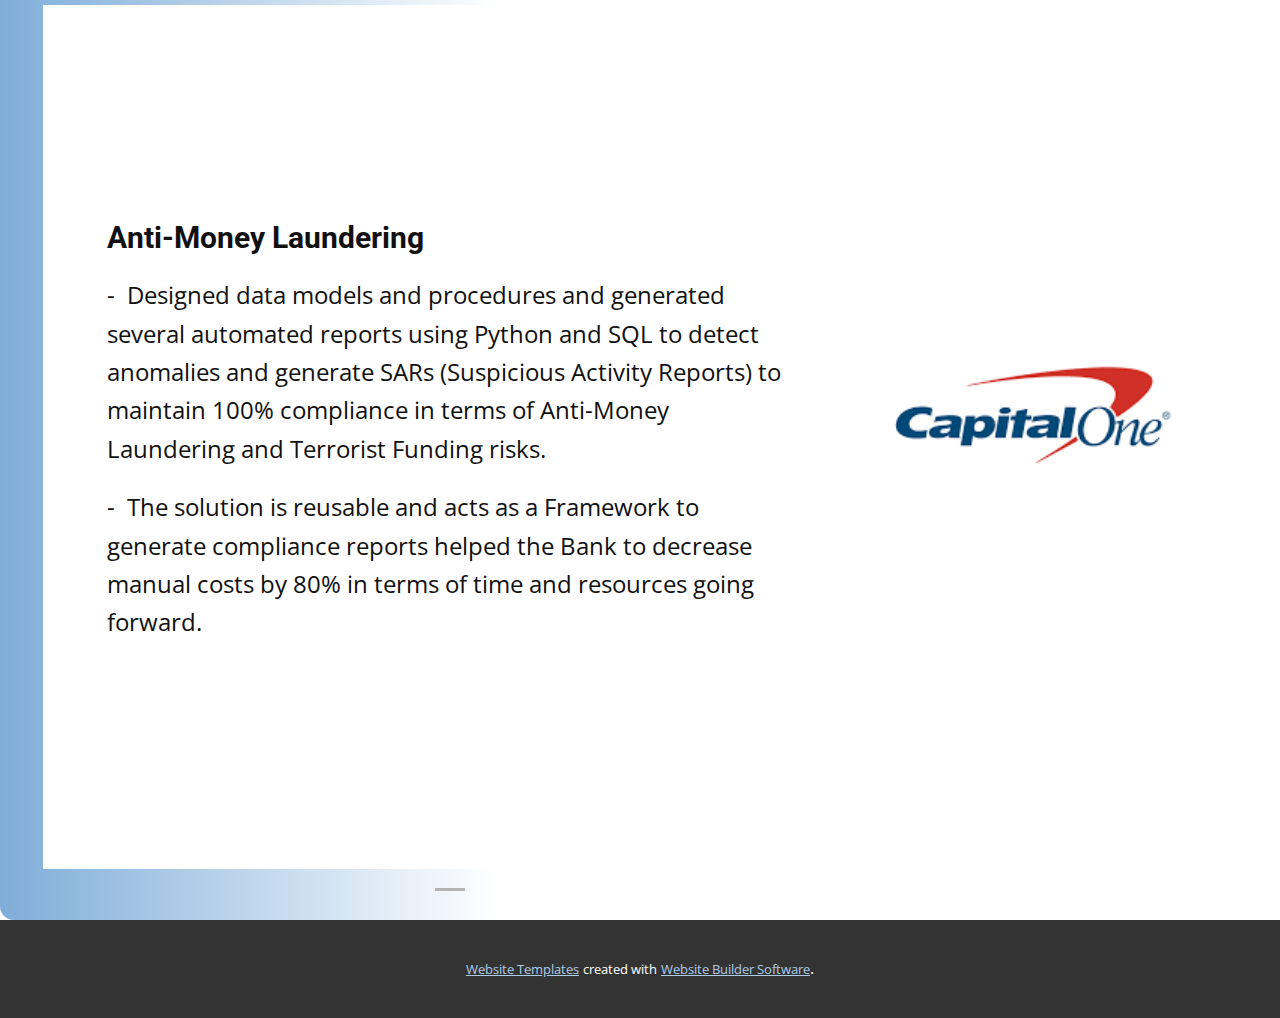
==== commit a611fc66: "Add files via upload" ====
--- a/index.html
+++ b/index.html
@@ -70,7 +70,7 @@
         </div>
       </div>
     </section>
-    <section class="u-clearfix u-section-2" id="carousel_8d1f">
+    <section class="u-clearfix u-valign-middle u-section-2" id="carousel_8d1f">
       <div class="u-clearfix u-expanded-width u-layout-wrap u-layout-wrap-1">
         <div class="u-layout">
           <div class="u-layout-row">
@@ -328,7 +328,7 @@
       <img class="u-image u-image-1" src="images/walmart_logo1.png" data-image-width="1446" data-image-height="563">
       <img class="u-image u-image-default u-image-2" src="images/Myntra_logo.png" alt="" data-image-width="519" data-image-height="192">
     </section>
-    <section class="u-clearfix u-hidden-md u-hidden-sm u-hidden-xs u-valign-middle-xl u-section-7" id="sec-1624">
+    <section class="u-clearfix u-hidden-md u-hidden-sm u-hidden-xs u-section-7" id="sec-1624">
       <div class="u-align-left u-expanded-height u-gradient u-left-0 u-opacity u-opacity-70 u-radius-14 u-shape u-shape-round u-shape-1"></div>
       <div id="carousel-abbf" data-interval="5000" data-u-ride="carousel" class="u-carousel u-slider u-slider-1">
         <ol class="u-absolute-hcenter u-carousel-indicators u-carousel-indicators-1">
--- a/Aniruddha-Ganguly.css
+++ b/Aniruddha-Ganguly.css
@@ -180,11 +180,11 @@
     min-height: 100px;
   }
 } .u-section-2 {
-  min-height: 859px;
+  min-height: 803px;
 }
 
 .u-section-2 .u-layout-wrap-1 {
-  margin-top: 1px;
+  margin-top: 2px;
   margin-bottom: 0;
 }
 
@@ -231,7 +231,7 @@
 }
 
 .u-section-2 .u-image-2 {
-  height: 295px;
+  height: 238px;
   margin-bottom: 0;
   margin-top: 0;
 }
@@ -240,12 +240,12 @@
   font-size: 3rem;
   font-weight: 700;
   width: 449px;
-  margin: -176px auto 120px;
+  margin: -141px auto 86px;
 }
 
 @media (max-width: 1199px) {
    .u-section-2 {
-    min-height: 760px;
+    min-height: 704px;
   }
 
   .u-section-2 .u-image-1 {
@@ -277,7 +277,7 @@
 
 @media (max-width: 991px) {
    .u-section-2 {
-    min-height: 652px;
+    min-height: 596px;
   }
 
   .u-section-2 .u-image-1 {
@@ -314,6 +314,10 @@
   .u-section-2 .u-container-layout-2 {
     padding-right: 10px;
     padding-left: 10px;
+  }
+
+  .u-section-2 .u-text-3 {
+    margin-bottom: 60px;
   }
 }
 
@@ -728,7 +732,7 @@
 }
 
 .u-section-5 .u-shape-1 {
-  width: calc(((100% - 1140px) / 2) + 92px);
+  width: calc(((100% - 1140px) / 2) + 425px);
   background-image: linear-gradient(to right, #db545a, white);
   left: 0;
   right: auto;
@@ -738,7 +742,7 @@
   width: 813px;
   min-height: 864px;
   height: auto;
-  margin: 55px auto 0 calc(((100% - 1140px) / 2) + -47px);
+  margin: 51px auto 0 calc(((100% - 1140px) / 2) + -30px);
 }
 
 .u-section-5 .u-carousel-indicators-1 {
@@ -795,7 +799,7 @@
 .u-section-5 .u-image-1 {
   width: 308px;
   height: 307px;
-  margin: -589px calc(((100% - 1140px) / 2)) 60px auto;
+  margin: -585px calc(((100% - 1140px) / 2)) 60px auto;
 }
 
 @media (max-width: 1199px) {
@@ -804,14 +808,14 @@
   }
 
   .u-section-5 .u-shape-1 {
-    width: calc(((100% - 940px) / 2) + 92px);
+    width: calc(((100% - 940px) / 2) + 425px);
   }
 
   .u-section-5 .u-slider-1 {
     width: 671px;
     min-height: 849px;
     margin-top: 34px;
-    margin-left: calc(((100% - 940px) / 2) + -37px);
+    margin-left: calc(((100% - 940px) / 2));
   }
 
   .u-section-5 .u-container-layout-1 {
@@ -854,7 +858,7 @@
 
 @media (max-width: 991px) {
   .u-section-5 .u-shape-1 {
-    width: calc(((100% - 720px) / 2) + 92px);
+    width: calc(((100% - 720px) / 2) + 425px);
   }
 
   .u-section-5 .u-slider-1 {
@@ -889,7 +893,7 @@
 
 @media (max-width: 767px) {
   .u-section-5 .u-shape-1 {
-    width: calc(((100% - 540px) / 2) + 92px);
+    width: calc(((100% - 540px) / 2) + 425px);
   }
 
   .u-section-5 .u-slider-1 {
@@ -918,7 +922,7 @@
   }
 
   .u-section-5 .u-shape-1 {
-    width: calc(((100% - 340px) / 2) + 92px);
+    width: calc(((100% - 340px) / 2) + 340px);
   }
 
   .u-section-5 .u-slider-1 {
@@ -967,7 +971,7 @@
 }
 
 .u-section-6 .u-shape-1 {
-  width: 206px;
+  width: 552px;
   background-image: linear-gradient(to right, white, #f1c50e);
   height: 942px;
   margin: 3px 0 0 auto;
@@ -1143,6 +1147,10 @@
 }
 
 @media (max-width: 767px) {
+  .u-section-6 .u-shape-1 {
+    width: 540px;
+  }
+
   .u-section-6 .u-slider-1 {
     width: 540px;
     margin-right: calc(((100% - 540px) / 2));
@@ -1181,6 +1189,10 @@
     min-height: 1311px;
   }
 
+  .u-section-6 .u-shape-1 {
+    width: 340px;
+  }
+
   .u-section-6 .u-slider-1 {
     width: 340px;
     margin-right: calc(((100% - 340px) / 2));
@@ -1206,7 +1218,7 @@
 }
 
 .u-section-7 .u-shape-1 {
-  width: calc(((100% - 1140px) / 2) + 141px);
+  width: calc(((100% - 1140px) / 2) + 427px);
   background-image: linear-gradient(to right, #478ac9, white);
   left: 0;
   right: auto;
@@ -1262,7 +1274,7 @@
   }
 
   .u-section-7 .u-shape-1 {
-    width: calc(((100% - 940px) / 2) + 141px);
+    width: calc(((100% - 940px) / 2) + 427px);
   }
 
   .u-section-7 .u-slider-1 {
@@ -1296,7 +1308,7 @@
 
 @media (max-width: 991px) {
   .u-section-7 .u-shape-1 {
-    width: calc(((100% - 720px) / 2) + 141px);
+    width: calc(((100% - 720px) / 2) + 427px);
   }
 
   .u-section-7 .u-slider-1 {
@@ -1311,7 +1323,7 @@
 
 @media (max-width: 767px) {
   .u-section-7 .u-shape-1 {
-    width: calc(((100% - 540px) / 2) + 141px);
+    width: calc(((100% - 540px) / 2) + 427px);
   }
 
   .u-section-7 .u-slider-1 {
@@ -1337,7 +1349,7 @@
   }
 
   .u-section-7 .u-shape-1 {
-    width: calc(((100% - 340px) / 2) + 141px);
+    width: calc(((100% - 340px) / 2) + 340px);
   }
 
   .u-section-7 .u-slider-1 {
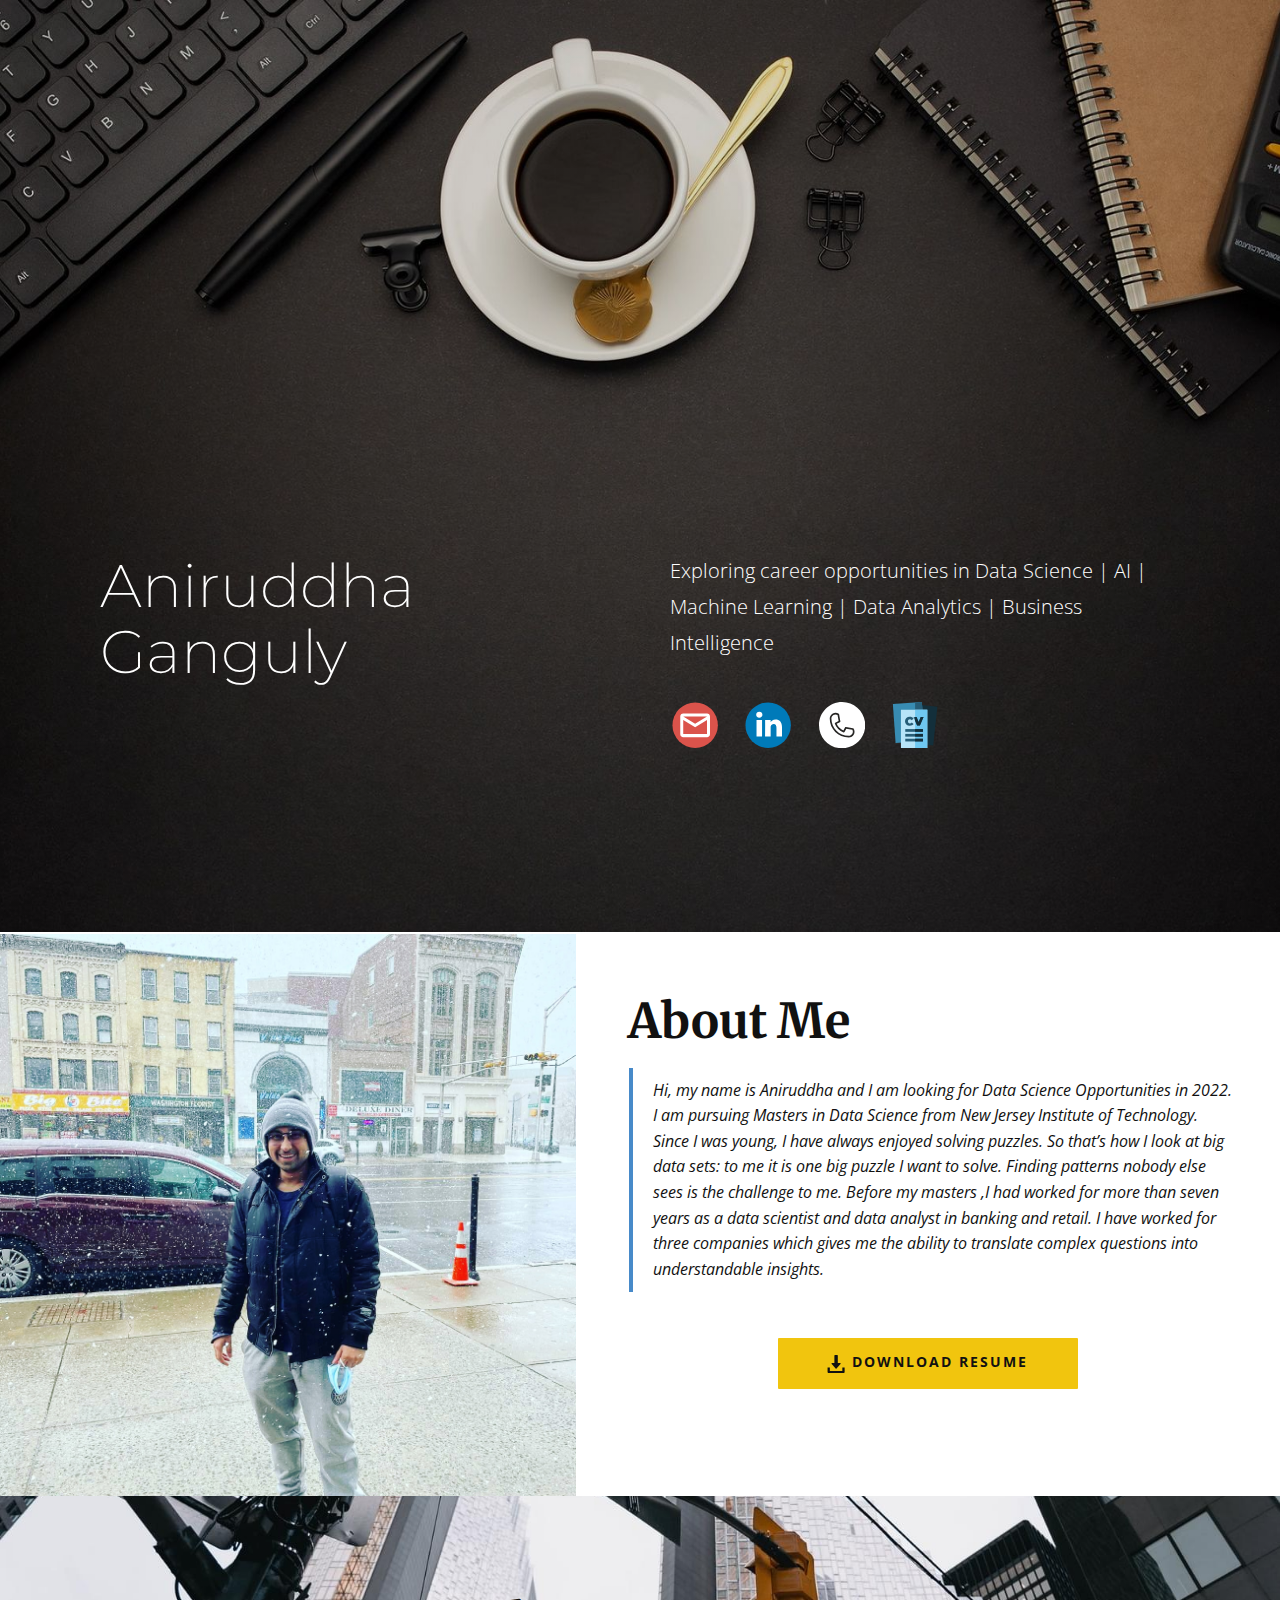
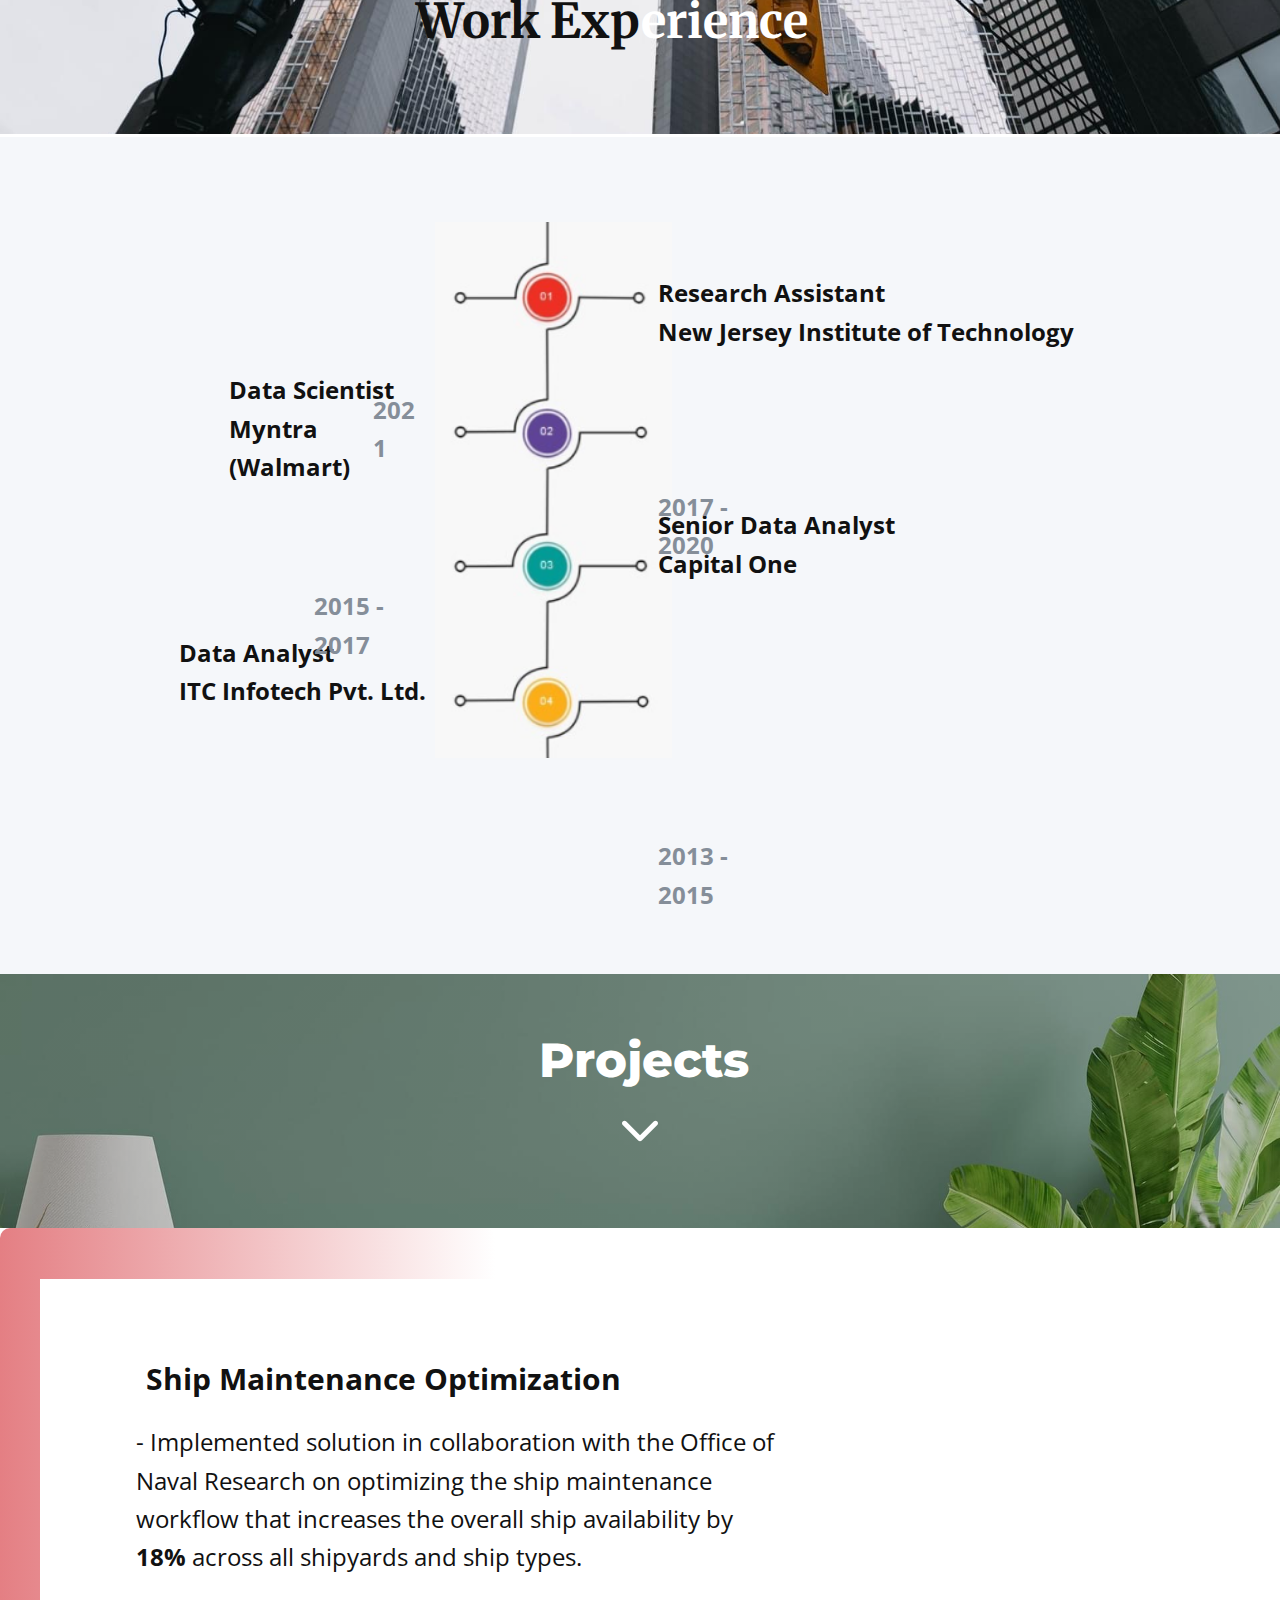
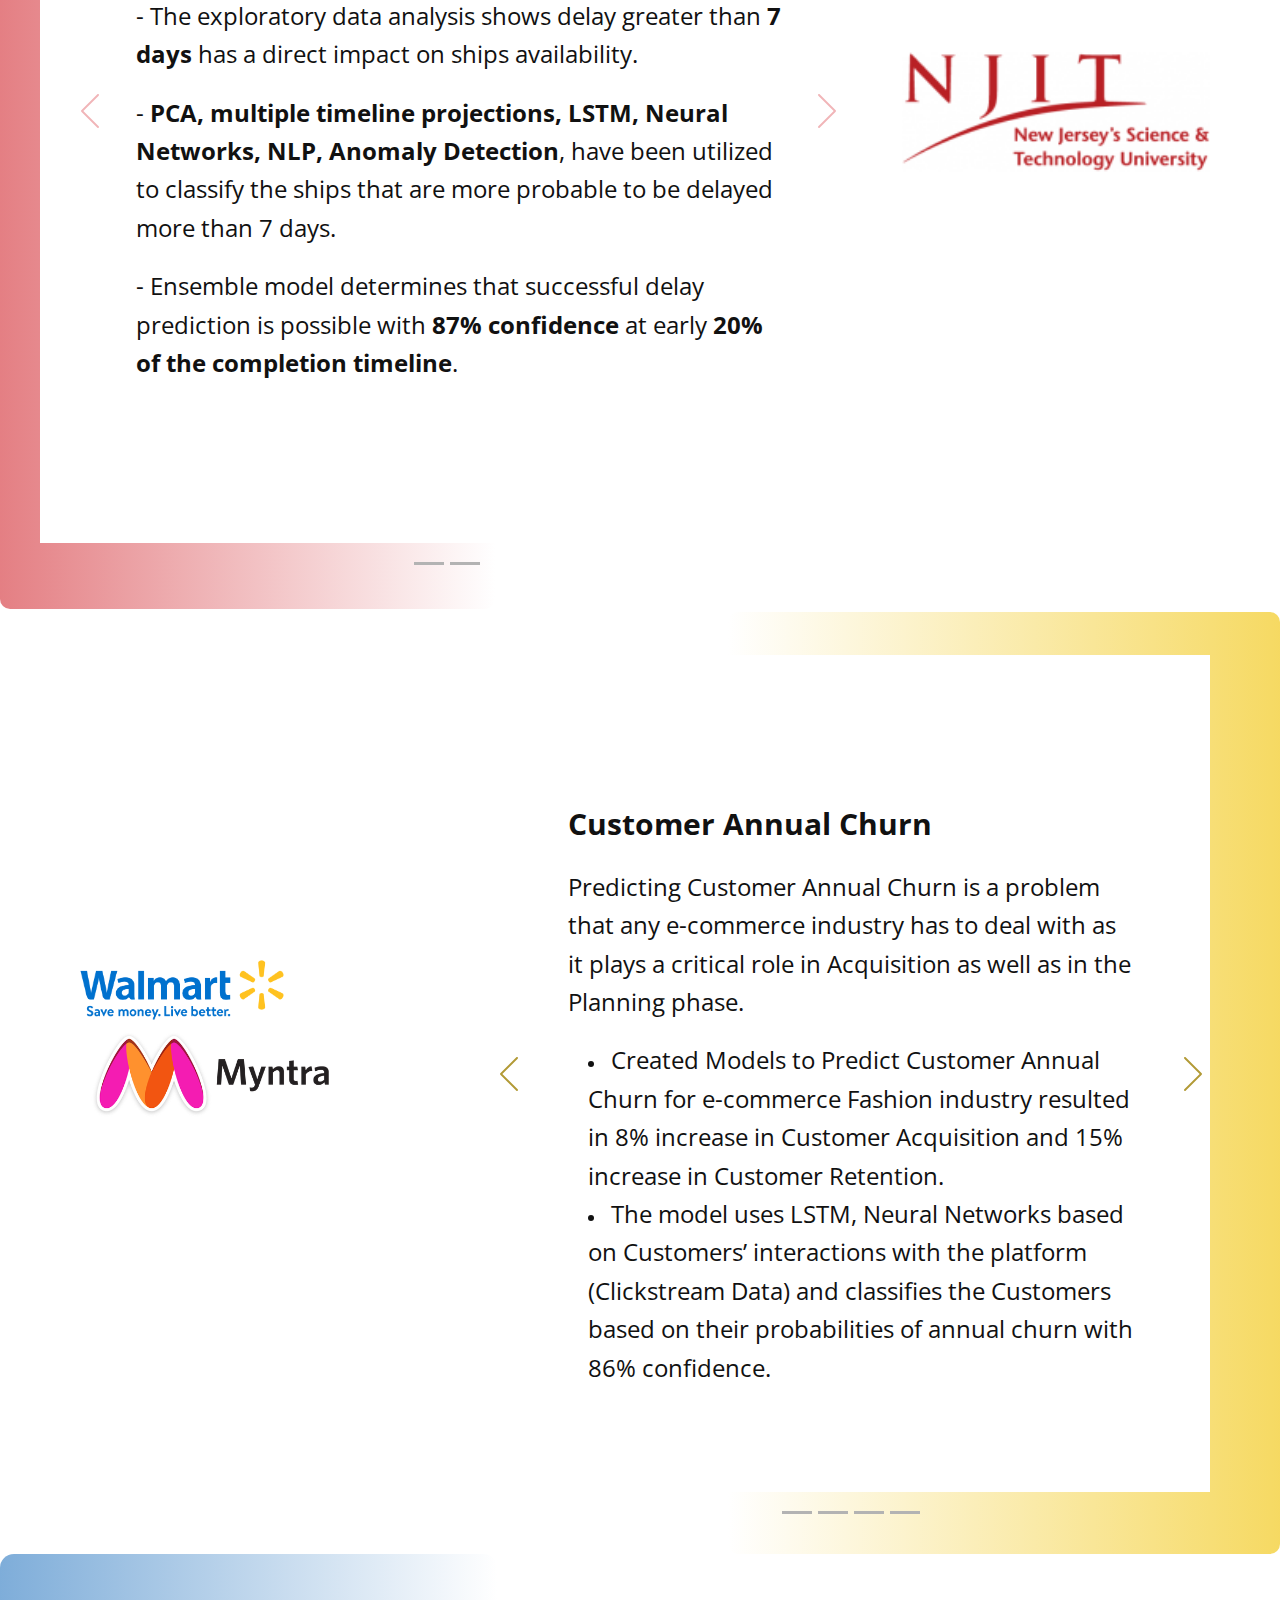
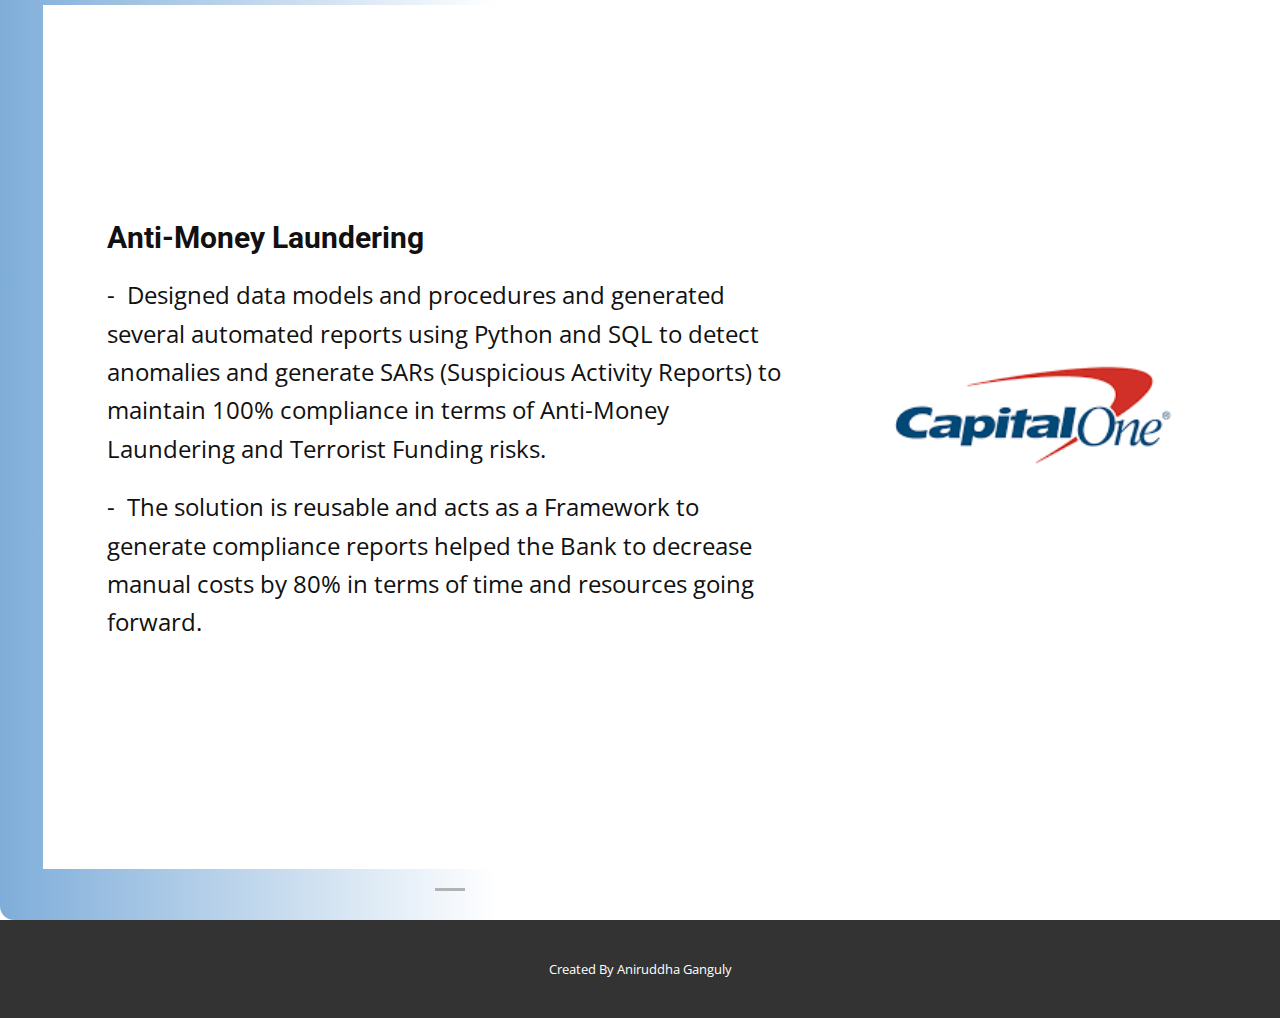
==== commit cf507068: "Update index.html" ====
--- a/index.html
+++ b/index.html
@@ -375,15 +375,9 @@
     
     
     <section class="u-backlink u-clearfix u-grey-80">
-      <a class="u-link" href="https://nicepage.com/website-templates" target="_blank">
-        <span>Website Templates</span>
-      </a>
       <p class="u-text">
-        <span>created with</span>
+        <span>Created By Aniruddha Ganguly</span>
       </p>
-      <a class="u-link" href="" target="_blank">
-        <span>Website Builder Software</span>
-      </a>. 
     </section>
   </body>
-</html>+</html>
